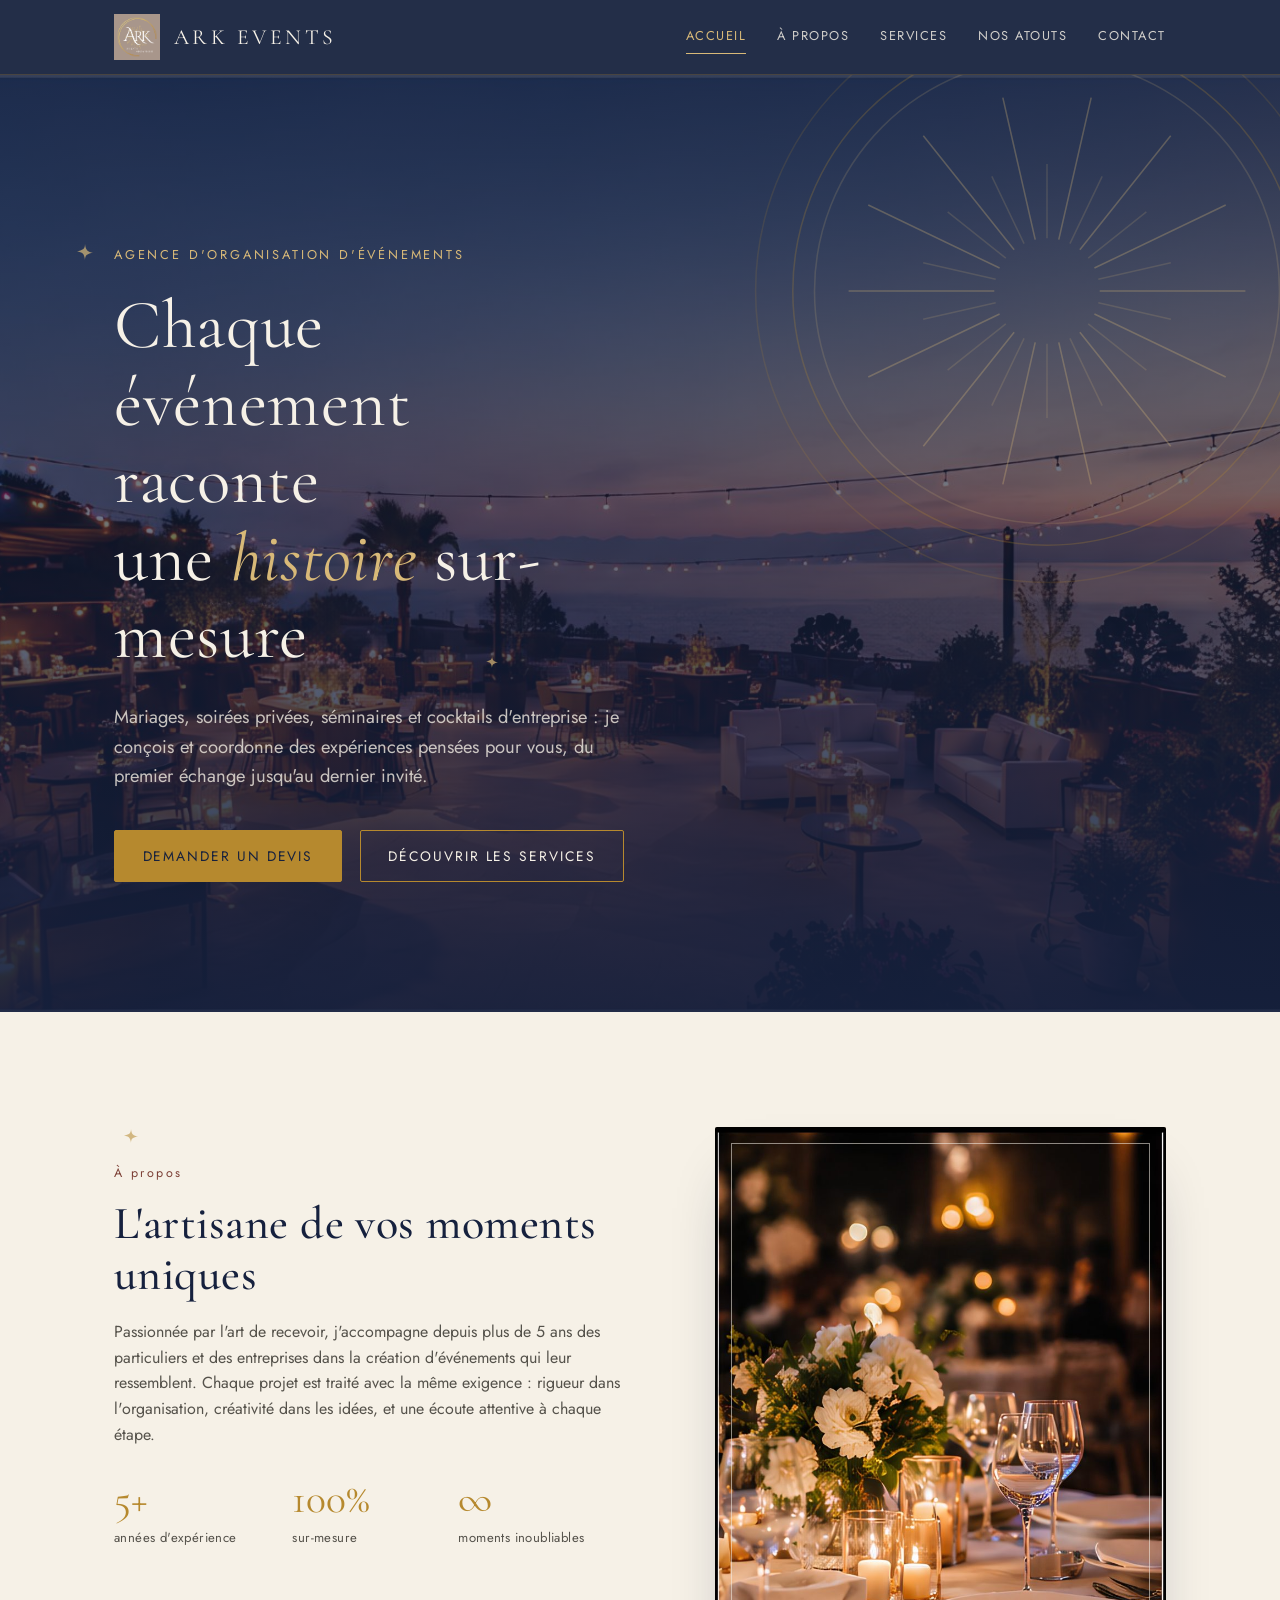
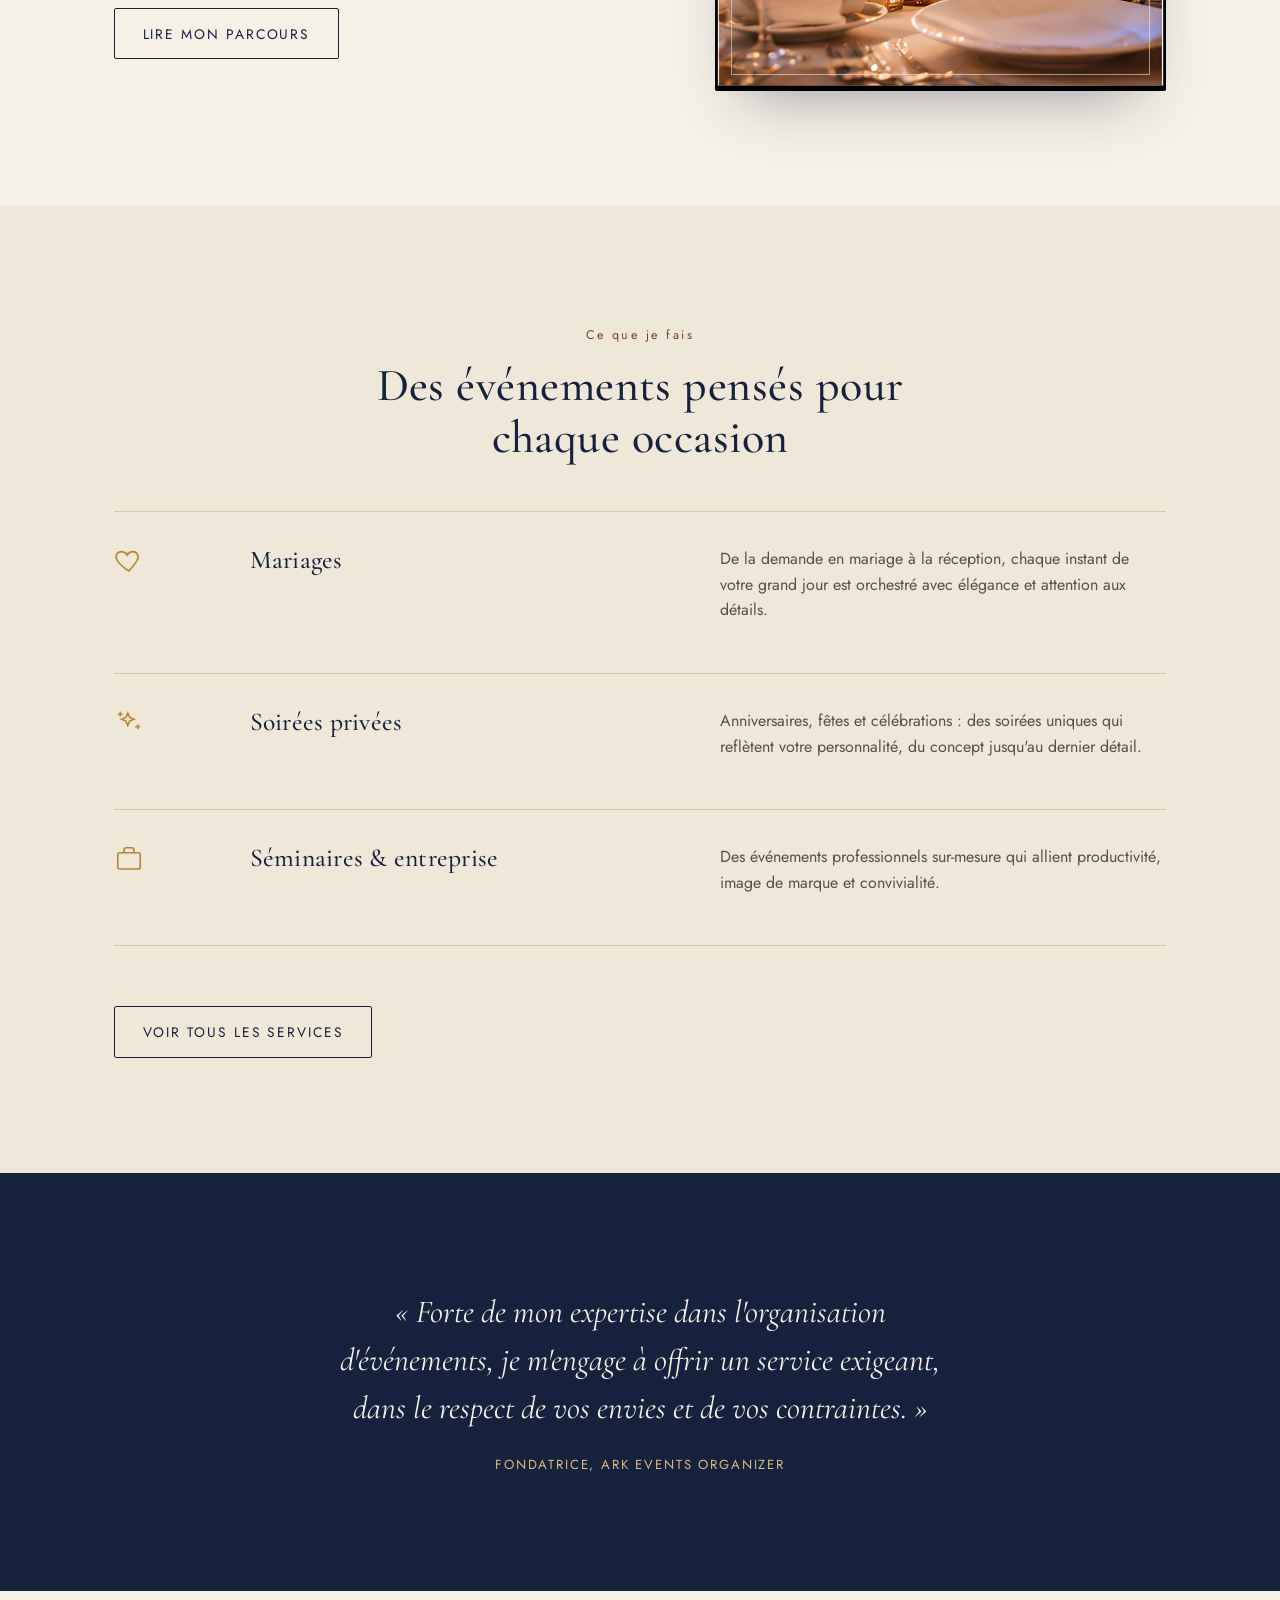
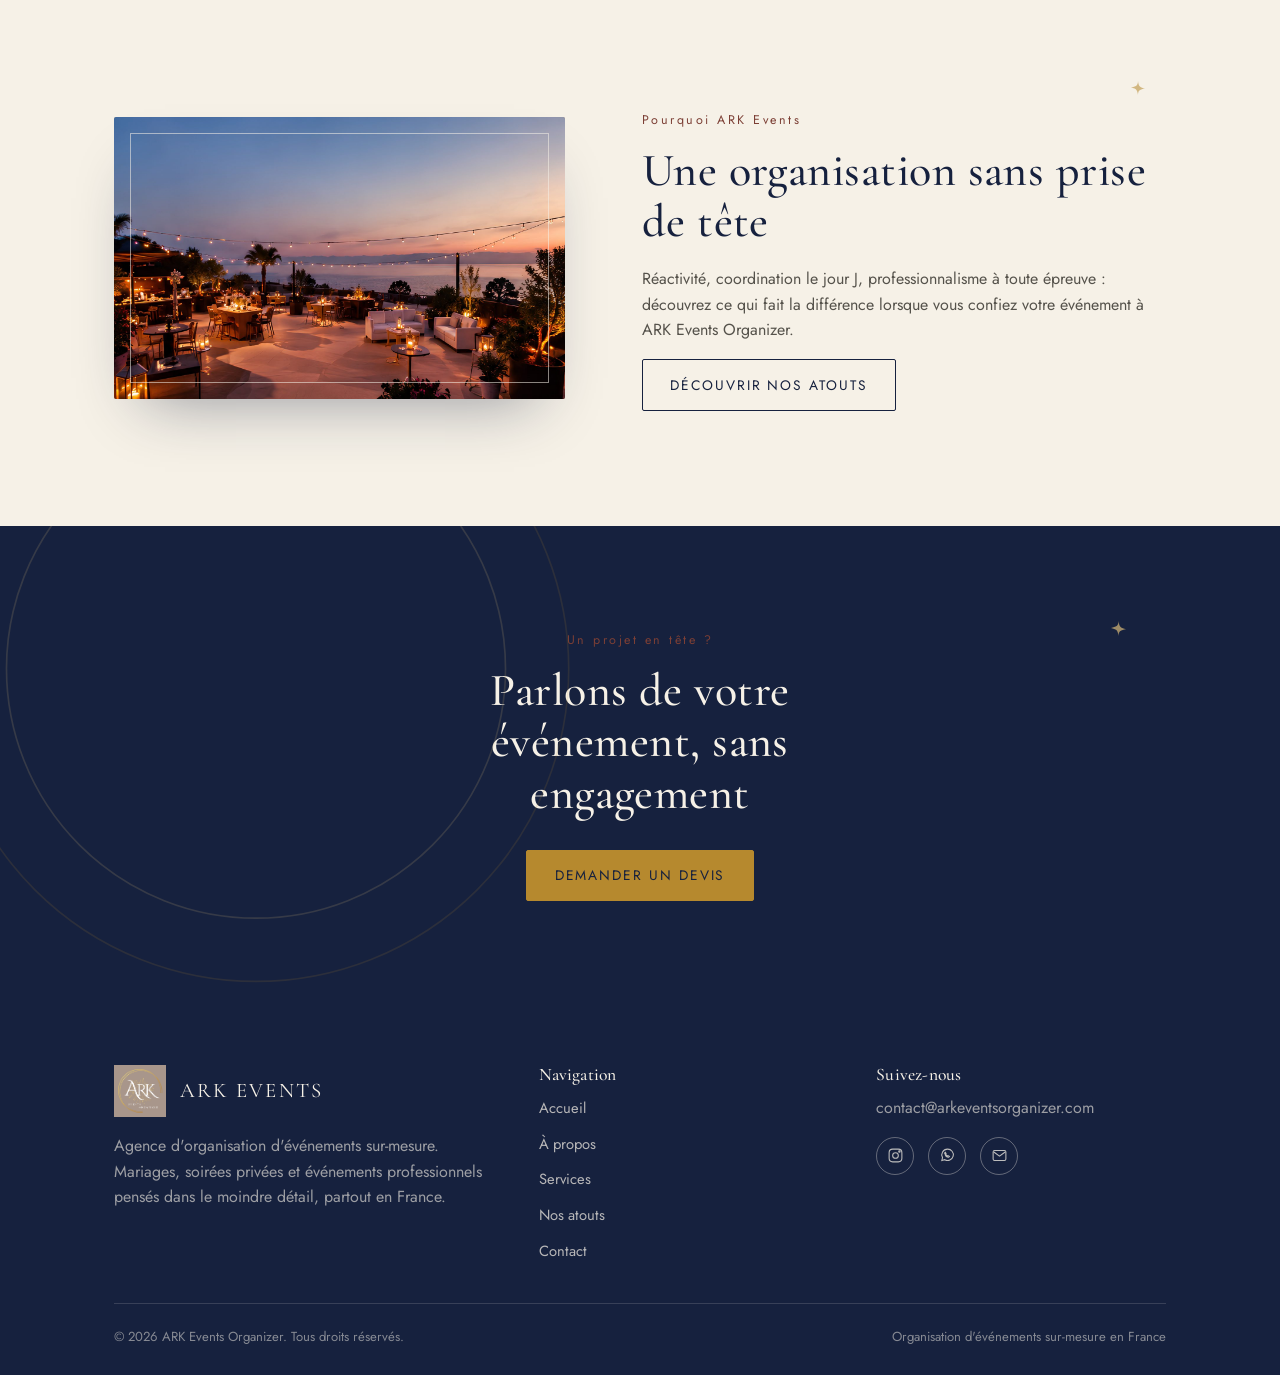
==== index.html @ 62fae34b "Add files via upload" ====
<!DOCTYPE html>
<html lang="fr">
<head>
<meta charset="UTF-8">
<meta name="viewport" content="width=device-width, initial-scale=1.0">
<title>ARK Events Organizer — L'art de recevoir, sur-mesure</title>
<meta name="description" content="ARK Events Organizer conçoit et orchestre des mariages, soirées privées et événements professionnels sur-mesure partout en France.">
<link rel="icon" href="assets/img/logo.png?v=20260915">
<link rel="preconnect" href="https://fonts.googleapis.com">
<link href="https://fonts.googleapis.com/css2?family=Cormorant+Garamond:ital,wght@0,400;0,500;1,400&family=Jost:wght@300;400;500&display=swap" rel="stylesheet">
<link rel="stylesheet" href="assets/style.css?v=20260915">
</head>
<body>

<header class="site-header">
  <div class="container">
    <a href="index.html" class="brand">
      <img src="assets/img/logo.png?v=20260915" alt="ARK Events Organizer">
      <span class="brand-word">ARK EVENTS</span>
    </a>
    <nav class="nav" aria-label="Navigation principale">
      <a href="index.html" aria-current="page">Accueil</a>
      <a href="a-propos.html">À propos</a>
      <a href="services.html">Services</a>
      <a href="nos-atouts.html">Nos atouts</a>
      <a href="contact.html">Contact</a>
    </nav>
    <button class="nav-toggle" aria-label="Ouvrir le menu" aria-expanded="false">
      <span></span><span></span><span></span>
    </button>
  </div>
</header>

<main>

  <section class="hero has-photo">
    <span class="spark" style="top:18%; left:6%; width:16px; height:16px; animation-delay:.2s;" aria-hidden="true"><svg viewBox="0 0 24 24" fill="currentColor"><path d="M12 0c.6 4.8 1.6 7.8 3.4 9.6C17.2 11.4 20.2 12.4 24 13c-3.8.6-6.8 1.6-9.6 3.4C12.6 18.2 12 20.8 12 24c-.6-4.8-1.6-7.8-3.4-9.6C6.8 12.6 3.8 12 0 11c3.8-.6 6.8-1.6 9.6-3.4C11.4 5.8 12 3.2 12 0Z"/></svg></span>
    <span class="spark" style="top:62%; left:38%; width:12px; height:12px; animation-delay:1.4s;" aria-hidden="true"><svg viewBox="0 0 24 24" fill="currentColor"><path d="M12 0c.6 4.8 1.6 7.8 3.4 9.6C17.2 11.4 20.2 12.4 24 13c-3.8.6-6.8 1.6-9.6 3.4C12.6 18.2 12 20.8 12 24c-.6-4.8-1.6-7.8-3.4-9.6C6.8 12.6 3.8 12 0 11c3.8-.6 6.8-1.6 9.6-3.4C11.4 5.8 12 3.2 12 0Z"/></svg></span>
    <div class="arkmark spin" aria-hidden="true"><svg viewBox="0 0 400 400" xmlns="http://www.w3.org/2000/svg">
      <circle cx="200" cy="200" r="188" stroke="#B6892E" stroke-width="1" opacity="0.28" fill="none"/>
      <circle cx="200" cy="200" r="164" stroke="#B6892E" stroke-width="1" opacity="0.45" fill="none"/>
      <circle cx="200" cy="200" r="150" stroke="#D8B978" stroke-width="1" opacity="0.3" fill="none"/>
      <line x1="234.0" y1="200.0" x2="328.0" y2="200.0" stroke="#D8B978" stroke-width="1" opacity="0.55"/><line x1="233.1" y1="207.6" x2="279.9" y2="218.2" stroke="#D8B978" stroke-width="1" opacity="0.3"/><line x1="230.6" y1="214.8" x2="315.3" y2="255.5" stroke="#D8B978" stroke-width="1" opacity="0.55"/><line x1="226.6" y1="221.2" x2="264.1" y2="251.1" stroke="#D8B978" stroke-width="1" opacity="0.3"/><line x1="221.2" y1="226.6" x2="279.8" y2="300.1" stroke="#D8B978" stroke-width="1" opacity="0.55"/><line x1="214.8" y1="230.6" x2="235.6" y2="273.9" stroke="#D8B978" stroke-width="1" opacity="0.3"/><line x1="207.6" y1="233.1" x2="228.5" y2="324.8" stroke="#D8B978" stroke-width="1" opacity="0.55"/><line x1="200.0" y1="234.0" x2="200.0" y2="282.0" stroke="#D8B978" stroke-width="1" opacity="0.3"/><line x1="192.4" y1="233.1" x2="171.5" y2="324.8" stroke="#D8B978" stroke-width="1" opacity="0.55"/><line x1="185.2" y1="230.6" x2="164.4" y2="273.9" stroke="#D8B978" stroke-width="1" opacity="0.3"/><line x1="178.8" y1="226.6" x2="120.2" y2="300.1" stroke="#D8B978" stroke-width="1" opacity="0.55"/><line x1="173.4" y1="221.2" x2="135.9" y2="251.1" stroke="#D8B978" stroke-width="1" opacity="0.3"/><line x1="169.4" y1="214.8" x2="84.7" y2="255.5" stroke="#D8B978" stroke-width="1" opacity="0.55"/><line x1="166.9" y1="207.6" x2="120.1" y2="218.2" stroke="#D8B978" stroke-width="1" opacity="0.3"/><line x1="166.0" y1="200.0" x2="72.0" y2="200.0" stroke="#D8B978" stroke-width="1" opacity="0.55"/><line x1="166.9" y1="192.4" x2="120.1" y2="181.8" stroke="#D8B978" stroke-width="1" opacity="0.3"/><line x1="169.4" y1="185.2" x2="84.7" y2="144.5" stroke="#D8B978" stroke-width="1" opacity="0.55"/><line x1="173.4" y1="178.8" x2="135.9" y2="148.9" stroke="#D8B978" stroke-width="1" opacity="0.3"/><line x1="178.8" y1="173.4" x2="120.2" y2="99.9" stroke="#D8B978" stroke-width="1" opacity="0.55"/><line x1="185.2" y1="169.4" x2="164.4" y2="126.1" stroke="#D8B978" stroke-width="1" opacity="0.3"/><line x1="192.4" y1="166.9" x2="171.5" y2="75.2" stroke="#D8B978" stroke-width="1" opacity="0.55"/><line x1="200.0" y1="166.0" x2="200.0" y2="118.0" stroke="#D8B978" stroke-width="1" opacity="0.3"/><line x1="207.6" y1="166.9" x2="228.5" y2="75.2" stroke="#D8B978" stroke-width="1" opacity="0.55"/><line x1="214.8" y1="169.4" x2="235.6" y2="126.1" stroke="#D8B978" stroke-width="1" opacity="0.3"/><line x1="221.2" y1="173.4" x2="279.8" y2="99.9" stroke="#D8B978" stroke-width="1" opacity="0.55"/><line x1="226.6" y1="178.8" x2="264.1" y2="148.9" stroke="#D8B978" stroke-width="1" opacity="0.3"/><line x1="230.6" y1="185.2" x2="315.3" y2="144.5" stroke="#D8B978" stroke-width="1" opacity="0.55"/><line x1="233.1" y1="192.4" x2="279.9" y2="181.8" stroke="#D8B978" stroke-width="1" opacity="0.3"/>
    </svg></div>
    <div class="container">
      <span class="hero-eyebrow">Agence d'organisation d'événements</span>
      <h1>Chaque événement raconte<br>une <em>histoire</em> sur-mesure</h1>
      <p class="hero-lede">Mariages, soirées privées, séminaires et cocktails d'entreprise : je conçois et coordonne des expériences pensées pour vous, du premier échange jusqu'au dernier invité.</p>
      <div class="hero-actions">
        <a href="contact.html" class="btn btn-solid">Demander un devis</a>
        <a href="services.html" class="btn btn-outline">Découvrir les services</a>
      </div>
    </div>
  </section>

  <section class="band-ivory">
    <div class="container split">
      <div class="reveal" style="position:relative;">
        <span class="spark" style="top:-6%; left:2%; width:14px; height:14px; animation-delay:.6s;" aria-hidden="true"><svg viewBox="0 0 24 24" fill="currentColor"><path d="M12 0c.6 4.8 1.6 7.8 3.4 9.6C17.2 11.4 20.2 12.4 24 13c-3.8.6-6.8 1.6-9.6 3.4C12.6 18.2 12 20.8 12 24c-.6-4.8-1.6-7.8-3.4-9.6C6.8 12.6 3.8 12 0 11c3.8-.6 6.8-1.6 9.6-3.4C11.4 5.8 12 3.2 12 0Z"/></svg></span>
        <span class="kicker">À propos</span>
        <h2>L'artisane de vos moments uniques</h2>
        <p>Passionnée par l'art de recevoir, j'accompagne depuis plus de 5 ans des particuliers et des entreprises dans la création d'événements qui leur ressemblent. Chaque projet est traité avec la même exigence : rigueur dans l'organisation, créativité dans les idées, et une écoute attentive à chaque étape.</p>
        <div class="stat-row">
          <div class="stat"><div class="num">5+</div><div class="label">années d'expérience</div></div>
          <div class="stat"><div class="num">100%</div><div class="label">sur-mesure</div></div>
          <div class="stat"><div class="num">∞</div><div class="label">moments inoubliables</div></div>
        </div>
        <a href="a-propos.html" class="btn btn-outline on-light mt-lg">Lire mon parcours</a>
      </div>
      <div class="split-media reveal">
        <div class="panel">
          <img src="assets/img/wedding-table.jpg?v=20260915" alt="Table dressée avec bougies et fleurs blanches pour un mariage" loading="lazy">
        </div>
      </div>
    </div>
  </section>

  <section class="band-dim">
    <div class="container">
      <div class="section-head center reveal">
        <span class="kicker">Ce que je fais</span>
        <h2>Des événements pensés pour chaque occasion</h2>
      </div>
      <div class="service-list reveal">
        <div class="service-row">
          <div class="service-index">
            <svg width="30" height="30" viewBox="0 0 24 24" fill="none" stroke="#B6892E" stroke-width="1.3"><path d="M12 20s-7-4.35-9.5-8.5C.6 8.1 2.4 4.5 6 4.5c2.1 0 3.6 1.2 4.5 2.7C11.4 5.7 12.9 4.5 15 4.5c3.6 0 5.4 3.6 3.5 7C16 15.65 12 20 12 20Z"/></svg>
          </div>
          <h3>Mariages</h3>
          <p>De la demande en mariage à la réception, chaque instant de votre grand jour est orchestré avec élégance et attention aux détails.</p>
        </div>
        <div class="service-row">
          <div class="service-index">
            <svg width="30" height="30" viewBox="0 0 24 24" fill="none" stroke="#B6892E" stroke-width="1.3"><path d="M5 3v4M3 5h4M19 13v4M17 15h4M11 4l1.5 3.5L16 9l-3.5 1.5L11 14l-1.5-3.5L6 9l3.5-1.5L11 4Z"/></svg>
          </div>
          <h3>Soirées privées</h3>
          <p>Anniversaires, fêtes et célébrations : des soirées uniques qui reflètent votre personnalité, du concept jusqu'au dernier détail.</p>
        </div>
        <div class="service-row">
          <div class="service-index">
            <svg width="30" height="30" viewBox="0 0 24 24" fill="none" stroke="#B6892E" stroke-width="1.3"><rect x="3" y="7" width="18" height="13" rx="1.5"/><path d="M8 7V5a2 2 0 0 1 2-2h4a2 2 0 0 1 2 2v2"/></svg>
          </div>
          <h3>Séminaires &amp; entreprise</h3>
          <p>Des événements professionnels sur-mesure qui allient productivité, image de marque et convivialité.</p>
        </div>
      </div>
      <a href="services.html" class="btn btn-outline on-light mt-lg">Voir tous les services</a>
    </div>
  </section>

  <section class="band-ink quote-band">
    <div class="container reveal">
      <blockquote>« Forte de mon expertise dans l'organisation d'événements, je m'engage à offrir un service exigeant, dans le respect de vos envies et de vos contraintes. »</blockquote>
      <cite>Fondatrice, ARK Events Organizer</cite>
    </div>
  </section>

  <section class="band-ivory">
    <div class="container split reverse">
      <div class="split-media reveal">
        <div class="panel short">
          <img src="assets/img/terrace-sunset.jpg?v=20260915" alt="Terrasse au coucher du soleil aménagée pour une réception" loading="lazy">
        </div>
      </div>
      <div class="reveal" style="position:relative;">
        <span class="spark" style="top:-8%; right:4%; width:14px; height:14px; animation-delay:1s;" aria-hidden="true"><svg viewBox="0 0 24 24" fill="currentColor"><path d="M12 0c.6 4.8 1.6 7.8 3.4 9.6C17.2 11.4 20.2 12.4 24 13c-3.8.6-6.8 1.6-9.6 3.4C12.6 18.2 12 20.8 12 24c-.6-4.8-1.6-7.8-3.4-9.6C6.8 12.6 3.8 12 0 11c3.8-.6 6.8-1.6 9.6-3.4C11.4 5.8 12 3.2 12 0Z"/></svg></span>
        <span class="kicker">Pourquoi ARK Events</span>
        <h2>Une organisation sans prise de tête</h2>
        <p>Réactivité, coordination le jour J, professionnalisme à toute épreuve : découvrez ce qui fait la différence lorsque vous confiez votre événement à ARK Events Organizer.</p>
        <a href="nos-atouts.html" class="btn btn-outline on-light">Découvrir nos atouts</a>
      </div>
    </div>
  </section>

  <section class="cta-band">
    <span class="spark" style="top:20%; right:12%; width:15px; height:15px; animation-delay:.5s;" aria-hidden="true"><svg viewBox="0 0 24 24" fill="currentColor"><path d="M12 0c.6 4.8 1.6 7.8 3.4 9.6C17.2 11.4 20.2 12.4 24 13c-3.8.6-6.8 1.6-9.6 3.4C12.6 18.2 12 20.8 12 24c-.6-4.8-1.6-7.8-3.4-9.6C6.8 12.6 3.8 12 0 11c3.8-.6 6.8-1.6 9.6-3.4C11.4 5.8 12 3.2 12 0Z"/></svg></span>
    <div class="arkmark" aria-hidden="true" style="top:-40%;left:-10%;width:60%;height:140%;"><svg viewBox="0 0 400 400" xmlns="http://www.w3.org/2000/svg">
      <circle cx="200" cy="200" r="188" stroke="#B6892E" stroke-width="1" opacity="0.25" fill="none"/>
      <circle cx="200" cy="200" r="150" stroke="#D8B978" stroke-width="1" opacity="0.3" fill="none"/>
    </svg></div>
    <div class="container reveal">
      <span class="kicker">Un projet en tête ?</span>
      <h2>Parlons de votre événement, sans engagement</h2>
      <div class="btn-row">
        <a href="contact.html" class="btn btn-solid">Demander un devis</a>
      </div>
    </div>
  </section>

</main>

<footer class="site-footer">
  <div class="container">
    <div class="footer-grid">
      <div>
        <div class="footer-brand">
          <img src="assets/img/logo.png?v=20260915" alt="ARK Events Organizer">
          <span>ARK EVENTS</span>
        </div>
        <p>Agence d'organisation d'événements sur-mesure. Mariages, soirées privées et événements professionnels pensés dans le moindre détail, partout en France.</p>
      </div>
      <div>
        <h4>Navigation</h4>
        <ul class="footer-links">
          <li><a href="index.html">Accueil</a></li>
          <li><a href="a-propos.html">À propos</a></li>
          <li><a href="services.html">Services</a></li>
          <li><a href="nos-atouts.html">Nos atouts</a></li>
          <li><a href="contact.html">Contact</a></li>
        </ul>
      </div>
      <div>
        <h4>Suivez-nous</h4>
        <p>contact@arkeventsorganizer.com</p>
        <div class="social-row">
          <a href="https://www.instagram.com/arkeventsorganizer?stkn=bW0ybzRhdjY0amNh" aria-label="Instagram" target="_blank" rel="noopener"><svg width="17" height="17" viewBox="0 0 24 24" fill="none" stroke="currentColor" stroke-width="1.5"><rect x="3" y="3" width="18" height="18" rx="5"/><circle cx="12" cy="12" r="4"/><circle cx="17.5" cy="6.5" r="1"/></svg></a>
          <a href="https://wa.me/33678030066?text=Bonjour%20ARK%20Events%20Organizer%2C%20je%20souhaite%20avoir%20plus%20d%27informations%20sur%20vos%20services." aria-label="WhatsApp" target="_blank" rel="noopener"><svg width="17" height="17" viewBox="0 0 24 24" fill="none" stroke="currentColor" stroke-width="1.5"><path d="M12 3a8 8 0 0 0-7 12l-1 4 4.2-1.1A8 8 0 1 0 12 3Z"/><path d="M8.5 9.3c.3 2.7 2.5 4.9 5.2 5.2l1-1.3-2-1-.6.6a5 5 0 0 1-2.6-2.6l.6-.6-1-2-1.3 1Z"/></svg></a>
          <a href="mailto:contact@arkeventsorganizer.com?subject=Demande%20d%27informations%20%E2%80%93%20ARK%20Events%20Organizer&body=Bonjour%2C%0A%0AJe%20souhaite%20avoir%20plus%20d%27informations%20sur%20vos%20services.%0A%0A" aria-label="E-mail"><svg width="17" height="17" viewBox="0 0 24 24" fill="none" stroke="currentColor" stroke-width="1.5"><rect x="3" y="5" width="18" height="14" rx="2"/><path d="m4 7 8 6 8-6"/></svg></a>
        </div>
      </div>
    </div>
    <div class="footer-bottom">
      <span>© 2026 ARK Events Organizer. Tous droits réservés.</span>
      <span>Organisation d'événements sur-mesure en France</span>
    </div>
  </div>
</footer>

<script src="script.js?v=20260915"></script>
</body>
</html>
---- assets/style.css ----
/* =========================================================
   ARK EVENTS ORGANIZER — feuille de style principale
   Palette : encre marine, or antique, ivoire, taupe, bois de rose
   Typo : Cormorant Garamond (display) + Jost (texte / UI)
   ========================================================= */

:root{
  --ink:        #16213E;
  --ink-soft:   #232F51;
  --gold:       #B6892E;
  --gold-soft:  #D8B978;
  --ivory:      #F6F1E7;
  --ivory-dim:  #EFE7D8;
  --taupe:      #A9927F;
  --rosewood:   #7C3F35;
  --text:       #23262B;
  --text-dim:   #55524B;
  --line:       rgba(182,137,46,0.35);

  --serif: "Cormorant Garamond", "Times New Roman", serif;
  --sans:  "Jost", "Segoe UI", sans-serif;

  --max: 1180px;
  --pad: clamp(24px, 5vw, 72px);
  --radius: 2px;
}

*,*::before,*::after{ box-sizing: border-box; }
html{ scroll-behavior: smooth; }
html,body{ margin:0; padding:0; }

body{
  font-family: var(--sans);
  color: var(--text);
  background: var(--ivory);
  line-height: 1.6;
  -webkit-font-smoothing: antialiased;
}

img{ max-width:100%; display:block; }
a{ color: inherit; text-decoration: none; }

h1,h2,h3,h4{
  font-family: var(--serif);
  font-weight: 500;
  color: var(--ink);
  line-height: 1.12;
  margin: 0 0 0.4em;
  letter-spacing: 0.01em;
}
h1{ font-size: clamp(2.6rem, 5.4vw, 4.6rem); font-weight: 400; }
h2{ font-size: clamp(2rem, 3.6vw, 3rem); }
h3{ font-size: clamp(1.35rem, 2vw, 1.7rem); }

p{ margin: 0 0 1em; color: var(--text-dim); max-width: 62ch; }

.container{
  max-width: var(--max);
  margin-inline: auto;
  padding-inline: var(--pad);
}

:focus-visible{
  outline: 2px solid var(--gold);
  outline-offset: 3px;
}

@media (prefers-reduced-motion: reduce){
  *{ animation-duration: 0.001ms !important; transition-duration: 0.001ms !important; scroll-behavior: auto !important; }
}

/* ---------- boutons ---------- */
.btn{
  display: inline-flex;
  align-items: center;
  gap: 0.6em;
  font-family: var(--sans);
  font-size: 0.86rem;
  letter-spacing: 0.14em;
  text-transform: uppercase;
  padding: 1em 2em;
  border: 1px solid var(--gold);
  border-radius: var(--radius);
  cursor: pointer;
  transition: background 0.35s ease, color 0.35s ease, border-color .35s ease;
  white-space: nowrap;
}
.btn-solid{ background: var(--gold); color: var(--ink); }
.btn-solid:hover{ background: var(--gold-soft); border-color: var(--gold-soft); }
.btn-outline{ background: transparent; color: var(--ivory); }
.btn-outline:hover{ background: rgba(246,241,231,0.1); }
.btn-outline.on-light{ color: var(--ink); border-color: var(--ink); }
.btn-outline.on-light:hover{ background: rgba(22,33,62,0.06); }

/* ---------- motif de marque : arcs + éclat ---------- */
.arkmark{ position:absolute; pointer-events:none; z-index:0; opacity:0.55; }
.arkmark svg{ width:100%; height:100%; }

/* ---------- en-tête ---------- */
.site-header{
  position: sticky; top:0; z-index: 50;
  background: rgba(22,33,62,0.94);
  backdrop-filter: blur(6px);
  border-bottom: 1px solid rgba(182,137,46,0.25);
}
.site-header .container{
  display:flex; align-items:center; justify-content:space-between;
  padding-block: 14px;
}
.brand{ display:flex; align-items:center; gap:14px; }
.brand img{ height: 46px; width:auto; }
.brand-word{ font-family: var(--serif); color: var(--ivory); font-size: 1.35rem; letter-spacing: 0.16em; }

.nav{ display:flex; align-items:center; gap: clamp(18px, 2.4vw, 40px); }
.nav a{
  font-size: 0.8rem; letter-spacing: 0.12em; text-transform: uppercase;
  color: rgba(246,241,231,0.82);
  padding-block: 6px;
  border-bottom: 1px solid transparent;
  transition: color .3s ease, border-color .3s ease;
}
.nav a:hover, .nav a[aria-current="page"]{ color: var(--gold-soft); border-color: var(--gold-soft); }

.nav-toggle{
  display:none; background:none; border:none; cursor:pointer; padding: 6px;
  flex-direction:column; gap:5px;
}
.nav-toggle span{ width:24px; height:1px; background: var(--ivory); display:block; }

@media (max-width: 860px){
  .nav-toggle{ display:flex; }
  .nav{
    position:absolute; top:100%; left:0; right:0;
    background: var(--ink);
    flex-direction:column; align-items:flex-start;
    padding: 10px var(--pad) 28px;
    gap: 4px;
    max-height:0; overflow:hidden;
    transition: max-height .4s ease;
    border-bottom: 1px solid rgba(182,137,46,0.25);
  }
  .nav.open{ max-height: 420px; }
  .nav a{ padding-block: 10px; width:100%; }
}

/* ---------- pied de page ---------- */
.site-footer{
  background: var(--ink);
  color: rgba(246,241,231,0.75);
  padding-block: 64px 28px;
}
.footer-grid{
  display:grid;
  grid-template-columns: 1.3fr 1fr 1fr;
  gap: 48px;
  padding-bottom: 40px;
}
.footer-grid h4{ color: var(--ivory); font-size:1.1rem; margin-bottom: 0.6em; }
.footer-grid p{ color: rgba(246,241,231,0.6); }
.footer-links{ list-style:none; padding:0; margin:0; display:flex; flex-direction:column; gap:10px; }
.footer-links a{ color: rgba(246,241,231,0.72); font-size:0.92rem; transition: color .3s ease; }
.footer-links a:hover{ color: var(--gold-soft); }
.footer-brand{ display:flex; align-items:center; gap:14px; margin-bottom:16px; }
.footer-brand img{ height:52px; }
.footer-brand span{ font-family: var(--serif); font-size:1.3rem; color: var(--ivory); letter-spacing:0.1em; }
.social-row{ display:flex; gap:14px; margin-top:14px; }
.social-row a{
  width:38px; height:38px; border:1px solid rgba(246,241,231,0.35); border-radius:50%;
  display:flex; align-items:center; justify-content:center; transition: border-color .3s ease, color .3s ease;
}
.social-row a:hover{ border-color: var(--gold-soft); color: var(--gold-soft); }
.footer-bottom{
  border-top: 1px solid rgba(246,241,231,0.15);
  padding-top: 22px;
  display:flex; justify-content:space-between; flex-wrap:wrap; gap:10px;
  font-size: 0.82rem; color: rgba(246,241,231,0.5);
}
@media (max-width: 760px){
  .footer-grid{ grid-template-columns: 1fr; gap: 32px; }
}

/* ---------- hero ---------- */
.hero{
  position:relative;
  background: var(--ink);
  color: var(--ivory);
  overflow:hidden;
  padding-block: clamp(90px, 16vw, 170px) clamp(70px, 12vw, 130px);
}
.hero .container{ position:relative; z-index:2; }
.hero.has-photo{
  background:
    linear-gradient(180deg, rgba(22,33,62,0.86) 0%, rgba(22,33,62,0.6) 45%, rgba(22,33,62,0.95) 100%),
    url("img/terrace-sunset.jpg") center 42% / cover no-repeat;
}
.page-hero.has-photo{
  background:
    linear-gradient(180deg, rgba(22,33,62,0.88) 0%, rgba(22,33,62,0.68) 55%, rgba(22,33,62,0.96) 100%),
    var(--photo) center / cover no-repeat;
}
.hero-eyebrow{
  font-size: 0.8rem; letter-spacing: 0.22em; text-transform: uppercase;
  color: var(--gold-soft); margin-bottom: 22px; display:block;
}
.hero h1{ color: var(--ivory); max-width: 15ch; }
.hero h1 em{ font-style: italic; color: var(--gold-soft); }
.hero-lede{ color: rgba(246,241,231,0.78); font-size: 1.15rem; max-width: 46ch; margin-top: 18px; }
.hero-actions{ display:flex; gap:18px; margin-top: 40px; flex-wrap:wrap; }
.hero .arkmark{ top: -10%; right: -6%; width: min(58vw, 620px); height: min(58vw, 620px); }

/* ---------- bandes / sections ---------- */
section{ padding-block: clamp(64px, 9vw, 120px); }
.band-ivory{ background: var(--ivory); }
.band-dim{ background: var(--ivory-dim); }
.band-ink{ background: var(--ink); color: var(--ivory); }
.band-ink h2, .band-ink h3{ color: var(--ivory); }
.band-ink p{ color: rgba(246,241,231,0.72); }

.kicker{
  font-size: 0.78rem; letter-spacing: 0.2em; color: var(--rosewood);
  display:inline-block; margin-bottom: 14px;
}
.band-ink .kicker{ color: var(--gold-soft); }

.section-head{ max-width: 62ch; margin-bottom: 48px; }
.section-head.center{ margin-inline:auto; text-align:center; }

.rule{
  width: 64px; height:1px; background: var(--gold);
  margin: 22px 0;
}
.rule.center{ margin-inline:auto; }

/* ---------- grille split (asymétrique) ---------- */
.split{
  display:grid;
  grid-template-columns: 1fr 0.86fr;
  gap: clamp(32px, 6vw, 80px);
  align-items:center;
}
.split.reverse{ grid-template-columns: 0.86fr 1fr; }
.split.reverse .split-media{ order:-1; }
@media (max-width: 860px){
  .split, .split.reverse{ grid-template-columns: 1fr; }
  .split.reverse .split-media{ order:0; }
}

.stat-row{ display:flex; gap: clamp(20px, 5vw, 56px); flex-wrap:wrap; margin-top: 32px; }
.stat{ min-width: 110px; }
.stat .num{ font-family: var(--serif); font-size: 2.6rem; color: var(--gold); line-height:1; }
.stat .label{ font-size: 0.82rem; color: var(--text-dim); margin-top:6px; letter-spacing:0.03em; }
.band-ink .stat .label{ color: rgba(246,241,231,0.65); }

/* ---------- media / panneau photo ---------- */
.panel{
  position:relative;
  aspect-ratio: 4/5;
  border-radius: var(--radius);
  background: linear-gradient(155deg, #C7B29B 0%, #A9927F 46%, #8B7360 100%);
  overflow:hidden;
  display:flex; align-items:center; justify-content:center;
  box-shadow: 0 30px 60px -30px rgba(22,33,62,0.45);
}
.panel img{
  position:absolute; inset:0; width:100%; height:100%; object-fit:cover;
  transition: transform 0.8s ease;
}
.panel:hover img{ transform: scale(1.04); }
.panel .arkmark{ width:78%; height:78%; opacity:0.85; }
.panel::after{
  content:"";
  position:absolute; inset: 16px;
  border: 1px solid rgba(246,241,231,0.55);
  pointer-events:none;
  z-index:2;
}
.panel.short{ aspect-ratio: 16/10; }

/* ---------- listes de services ---------- */
.service-list{ display:flex; flex-direction:column; }
.service-row{
  display:grid;
  grid-template-columns: 0.5fr 2fr 2fr;
  gap: 24px;
  align-items:start;
  padding-block: 34px;
  border-top: 1px solid var(--line);
}
.service-list .service-row:last-child{ border-bottom: 1px solid var(--line); }
.service-index{ font-family: var(--serif); font-size: 1.6rem; color: var(--gold); }
.service-row h3{ margin-bottom: 0.3em; }
.service-includes{ list-style:none; margin:0; padding:0; display:flex; flex-direction:column; gap:8px; }
.service-includes li{ font-size:0.92rem; color: var(--text-dim); padding-left: 1.2em; position:relative; }
.service-includes li::before{ content:"—"; position:absolute; left:0; color: var(--gold); }
@media (max-width: 760px){
  .service-row{ grid-template-columns: 1fr; gap: 10px; }
}

/* ---------- étapes (processus — véritable séquence) ---------- */
.steps{ display:grid; grid-template-columns: repeat(4,1fr); gap: 30px; margin-top: 20px; }
.step{ position:relative; padding-top: 26px; border-top: 1px solid var(--line); }
.step .step-no{ font-family: var(--serif); font-size:1.3rem; color: var(--gold); display:block; margin-bottom:10px; }
@media (max-width: 900px){ .steps{ grid-template-columns: 1fr 1fr; } }
@media (max-width: 560px){ .steps{ grid-template-columns: 1fr; } }

/* ---------- cartes atouts (grille irrégulière assumée) ---------- */
.atout-grid{
  display:grid;
  grid-template-columns: repeat(3, 1fr);
  gap: 1px;
  background: var(--line);
  border: 1px solid var(--line);
}
.atout{
  background: var(--ivory);
  padding: 40px 34px;
}
.atout .icon{ margin-bottom: 18px; }
.atout h3{ font-size: 1.15rem; margin-bottom: 0.4em; }
.atout p{ font-size: 0.95rem; margin:0; }
@media (max-width: 860px){ .atout-grid{ grid-template-columns: 1fr 1fr; } }
@media (max-width: 560px){ .atout-grid{ grid-template-columns: 1fr; } }

/* ---------- témoignage ---------- */
.quote-band{
  text-align:center;
  position:relative;
}
.quote-band blockquote{
  font-family: var(--serif);
  font-size: clamp(1.4rem, 2.6vw, 2rem);
  font-style: italic;
  color: var(--ivory);
  max-width: 46ch;
  margin: 0 auto;
  line-height:1.5;
}
.quote-band cite{ display:block; margin-top:22px; font-style:normal; font-size:0.82rem; letter-spacing:0.14em; text-transform:uppercase; color: var(--gold-soft); }

/* ---------- FAQ ---------- */
.faq{ max-width: 800px; }
.faq-item{ border-top: 1px solid var(--line); }
.faq-item:last-child{ border-bottom: 1px solid var(--line); }
.faq-item summary{
  cursor:pointer; list-style:none;
  display:flex; align-items:center; justify-content:space-between;
  padding-block: 22px; font-family: var(--serif); font-size:1.15rem; color: var(--ink);
}
.faq-item summary::-webkit-details-marker{ display:none; }
.faq-item summary .plus{ color: var(--gold); font-size:1.3rem; transition: transform .3s ease; }
.faq-item[open] summary .plus{ transform: rotate(45deg); }
.faq-item p{ padding-bottom: 22px; margin:0; }

/* ---------- CTA bande finale ---------- */
.cta-band{
  background: var(--ink);
  color: var(--ivory);
  text-align:center;
  padding-block: clamp(60px, 10vw, 100px);
  position:relative;
  overflow:hidden;
}
.cta-band h2{ color: var(--ivory); max-width: 20ch; margin-inline:auto; }
.cta-band .btn-row{ display:flex; gap:18px; justify-content:center; margin-top: 30px; flex-wrap:wrap; }

/* ---------- page à propos : timeline ---------- */
.timeline{ position:relative; padding-left: 30px; border-left: 1px solid var(--line); display:flex; flex-direction:column; gap: 36px; }
.timeline-item{ position:relative; }
.timeline-item::before{
  content:""; position:absolute; left:-35px; top:6px;
  width:9px; height:9px; border-radius:50%; background: var(--gold);
}
.timeline-item .when{ font-size:0.8rem; letter-spacing:0.12em; text-transform:uppercase; color: var(--rosewood); }

/* ---------- valeurs ---------- */
.values{ display:grid; grid-template-columns: repeat(3,1fr); gap: 36px; margin-top: 20px; }
@media (max-width: 860px){ .values{ grid-template-columns: 1fr; } }

/* ---------- formulaire de contact ---------- */
.contact-wrap{
  display:grid; grid-template-columns: 0.85fr 1.15fr; gap: clamp(30px, 6vw, 70px);
}
@media (max-width: 900px){ .contact-wrap{ grid-template-columns:1fr; } }

.contact-info-item{ display:flex; gap:18px; padding-block: 20px; border-top: 1px solid rgba(246,241,231,0.18); color: inherit; transition: transform .3s ease; }
.contact-info-item:last-of-type{ border-bottom: 1px solid rgba(246,241,231,0.18); }
a.contact-info-item:hover{ transform: translateX(4px); }
a.contact-info-item:hover .ico{ background: var(--gold); color: var(--ink); }
.contact-info-item .ico{
  width:44px; height:44px; border:1px solid var(--gold); border-radius:50%;
  display:flex; align-items:center; justify-content:center; flex-shrink:0; color: var(--gold-soft);
  transition: background .3s ease, color .3s ease;
}
.contact-info-item h4{ color: var(--ivory); margin-bottom:4px; font-size:1.05rem; }
.contact-info-item p{ margin:0; color: rgba(246,241,231,0.68); font-size:0.94rem; }

form.devis{ display:grid; grid-template-columns: 1fr 1fr; gap: 22px 20px; }
form.devis .full{ grid-column: 1 / -1; }
@media (max-width: 560px){ form.devis{ grid-template-columns: 1fr; } }

.field label{
  display:block; font-size: 0.76rem; letter-spacing: 0.14em; text-transform: uppercase;
  color: var(--gold-soft); margin-bottom: 8px;
}
.field input, .field textarea, .field select{
  width:100%; background: rgba(246,241,231,0.06);
  border: 1px solid rgba(246,241,231,0.3);
  color: var(--ivory);
  padding: 13px 14px; font-family: var(--sans); font-size: 0.96rem;
  border-radius: var(--radius);
}
.field input::placeholder, .field textarea::placeholder{ color: rgba(246,241,231,0.4); }
.field input:focus, .field textarea:focus, .field select:focus{ border-color: var(--gold); }
.field textarea{ resize: vertical; min-height: 130px; }

.form-msg{ margin-top:16px; font-size:0.9rem; display:none; }
.form-msg.show{ display:block; }
.form-msg.ok{ color: #C9E4B8; }
.form-msg.err{ color: #E6A4A4; }

.field-error{ font-size:0.78rem; color:#E6A4A4; margin-top:6px; display:none; }
.field-error.show{ display:block; }

/* ---------- fil d'ariane simple ---------- */
.page-hero{
  background: var(--ink); color: var(--ivory);
  padding-block: clamp(70px, 12vw, 120px) 56px;
  position:relative; overflow:hidden;
}
.page-hero .container{ position:relative; z-index:2; }
.page-hero h1{ color: var(--ivory); max-width: 20ch; }
.page-hero .arkmark{ top:-30%; right:-10%; width: min(50vw,520px); height:min(50vw,520px); }

/* ---------- utilitaires ---------- */
.mt-lg{ margin-top: 60px; }
.reveal{ opacity:0; transform: translateY(14px); transition: opacity .7s ease, transform .7s ease; }
.reveal.in{ opacity:1; transform:none; }

/* ---------- petites étoiles animées (touche premium et légère) ---------- */
.spark{
  position:absolute;
  color: var(--gold-soft);
  opacity: 0.7;
  pointer-events: none;
  z-index: 3;
  animation: twinkle 3.2s ease-in-out infinite;
}
.spark svg{ display:block; width:100%; height:100%; }
.band-ivory .spark, .band-dim .spark{ color: var(--gold); opacity:0.55; }
@keyframes twinkle{
  0%, 100%{ transform: scale(0.55) rotate(0deg); opacity: 0.2; }
  50%{ transform: scale(1) rotate(12deg); opacity: 0.9; }
}

/* ---------- rotation lente du motif de marque (arrière-plan animé, léger) ---------- */
.arkmark.spin svg{ animation: slowspin 110s linear infinite; transform-origin: 50% 50%; }
@keyframes slowspin{ to{ transform: rotate(360deg); } }

/* ---------- légère touche 3D au survol ---------- */
.atout .icon, .service-index{
  transition: transform .4s ease;
  transform-style: preserve-3d;
  perspective: 400px;
}
.atout:hover .icon, .service-row:hover .service-index{
  transform: rotateY(14deg) rotateX(6deg) translateZ(4px);
}
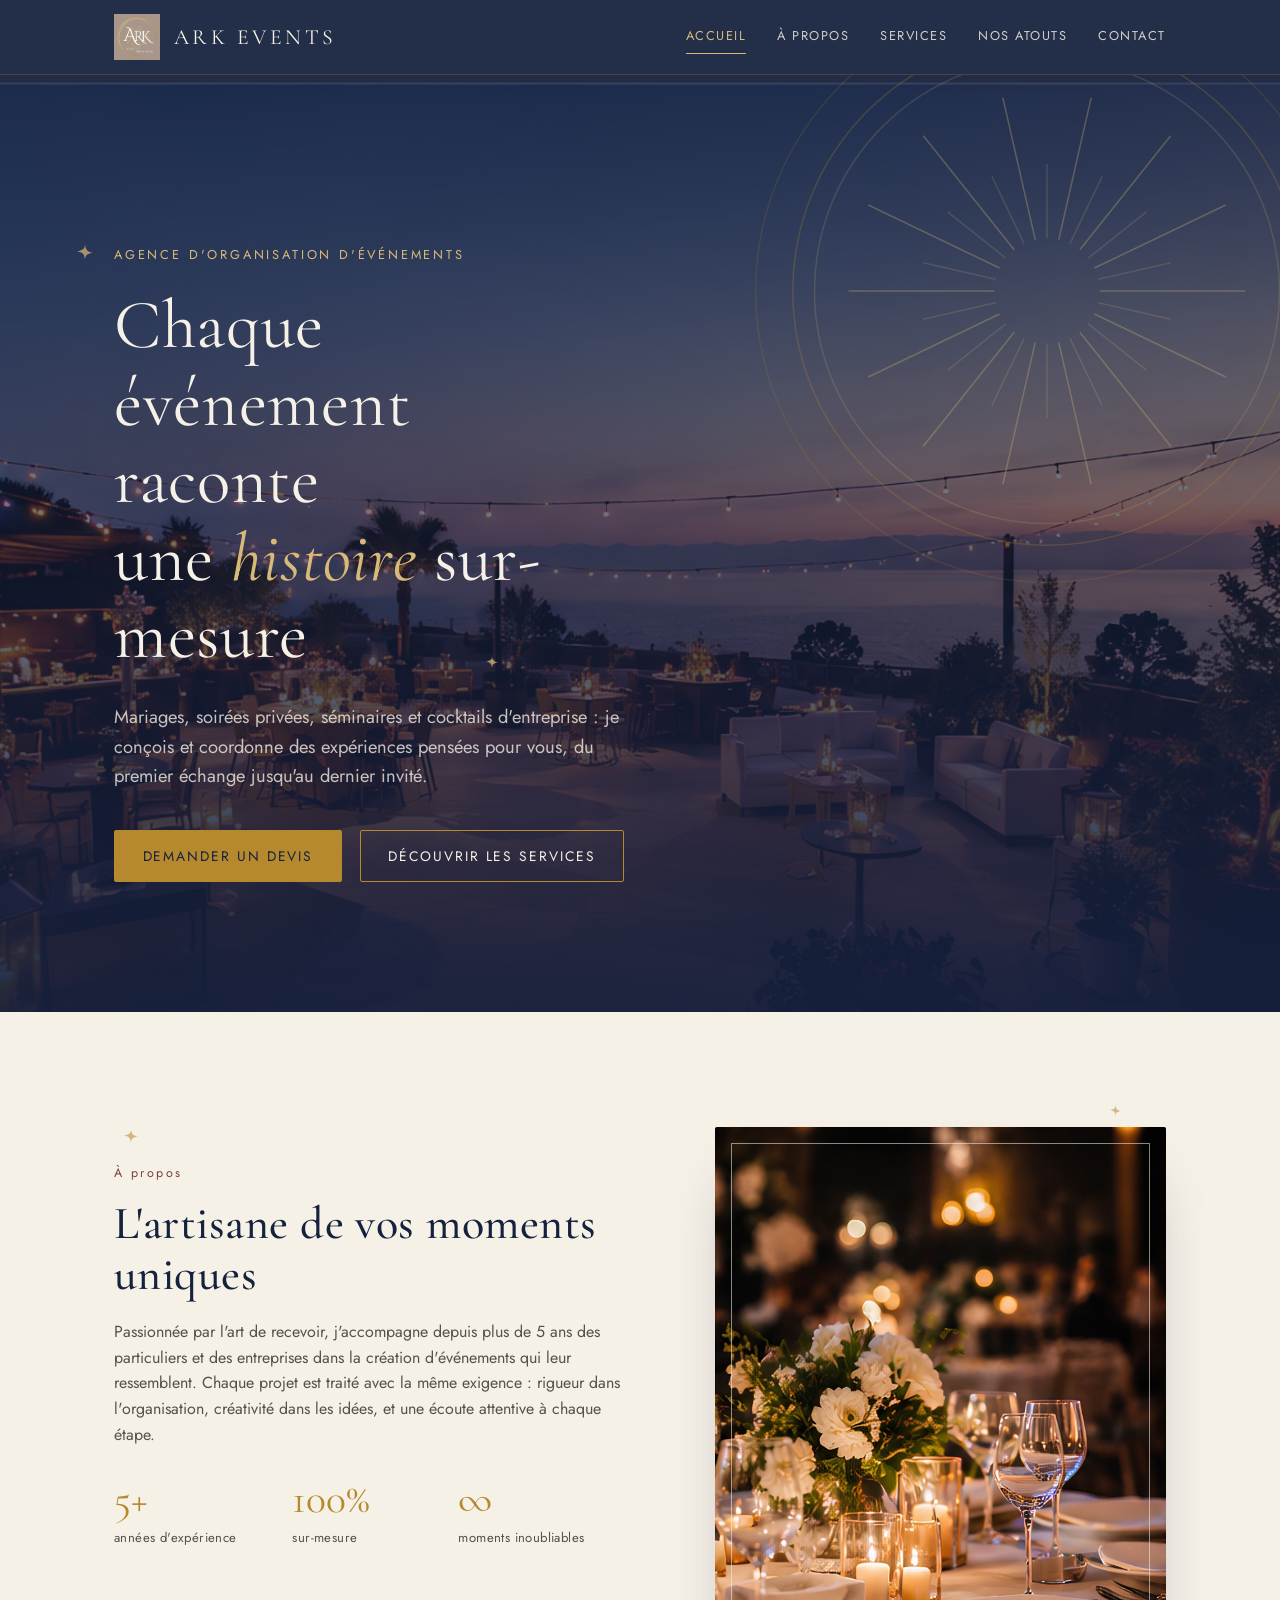
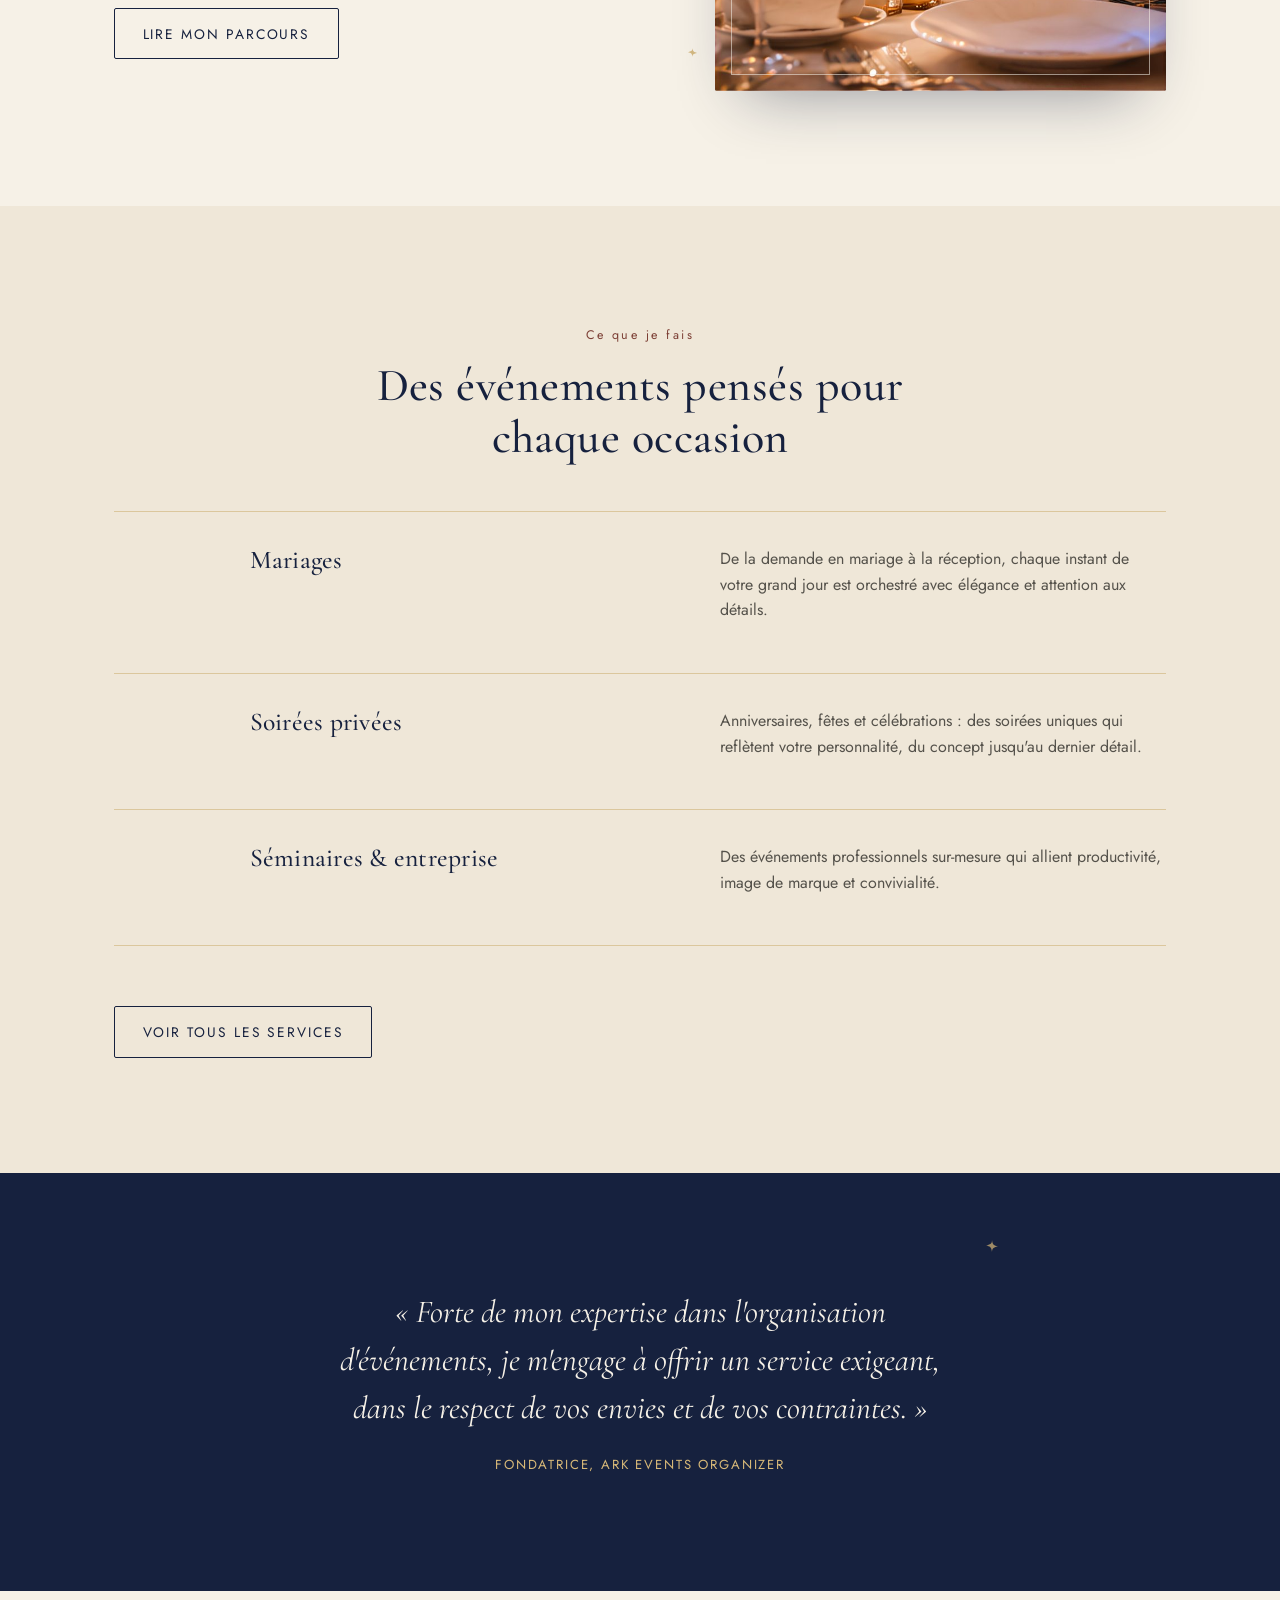
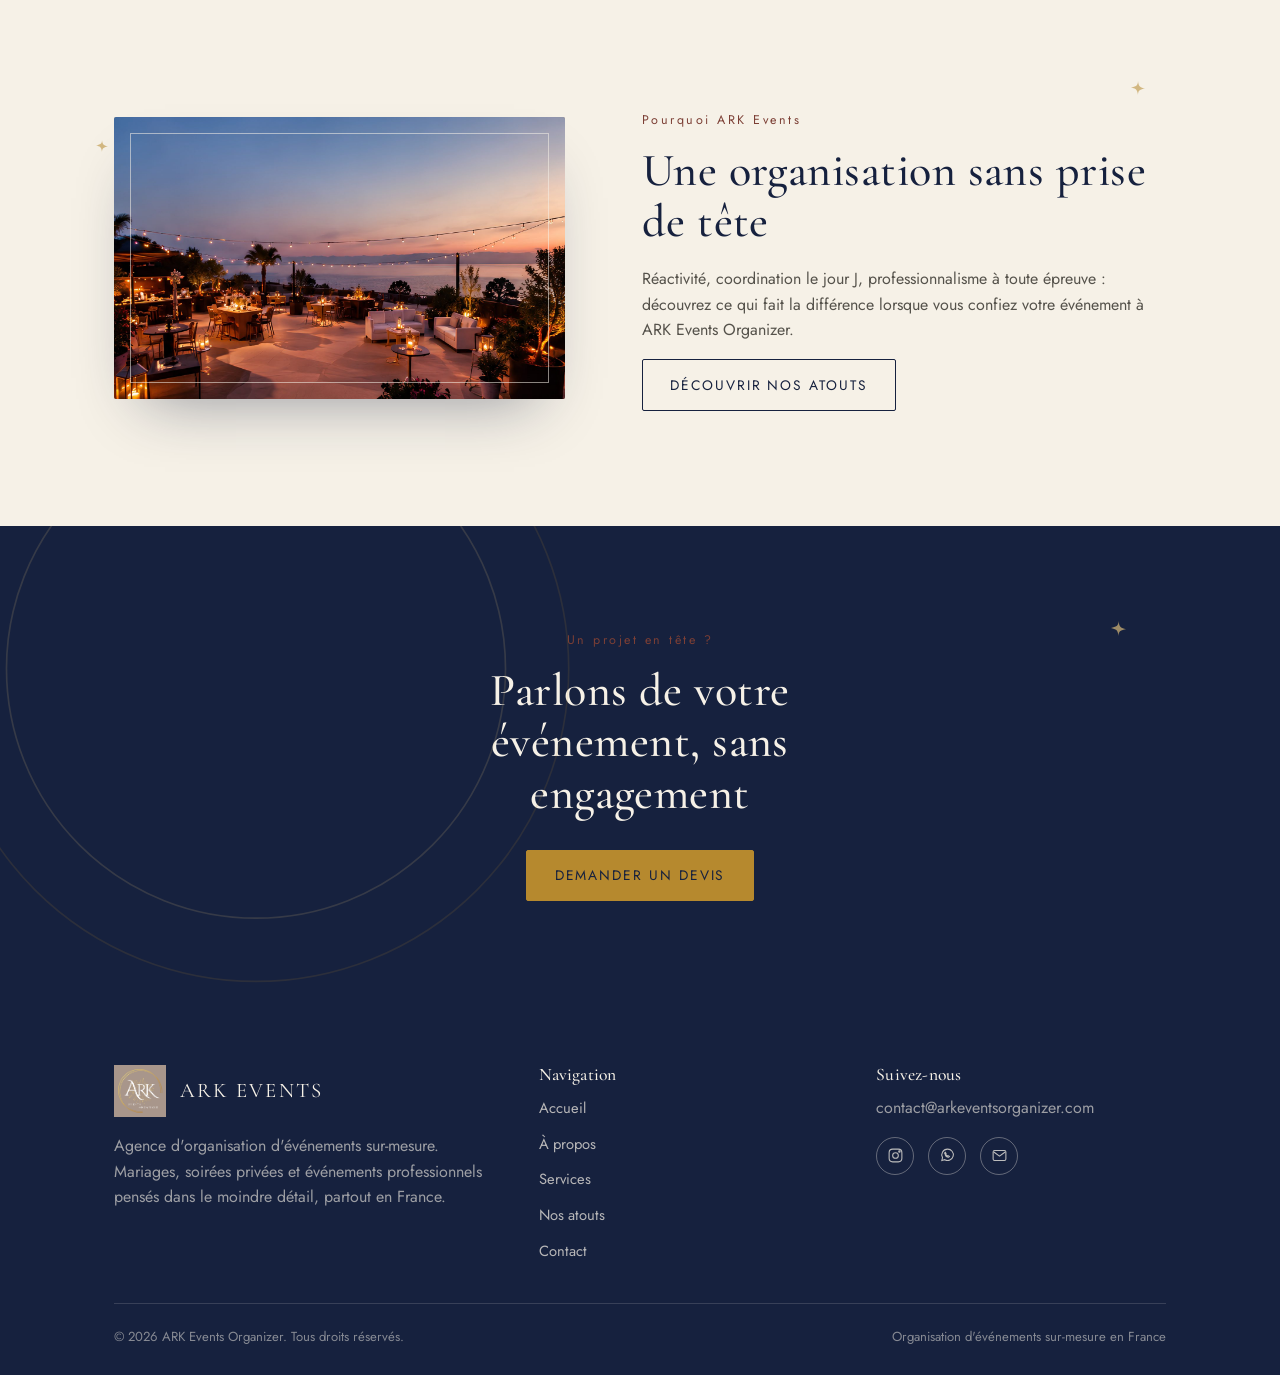
==== commit 84529c07: "Add files via upload" ====
--- a/index.html
+++ b/index.html
@@ -67,9 +67,13 @@
         </div>
         <a href="a-propos.html" class="btn btn-outline on-light mt-lg">Lire mon parcours</a>
       </div>
-      <div class="split-media reveal">
-        <div class="panel">
-          <img src="assets/img/wedding-table.jpg?v=20260915" alt="Table dressée avec bougies et fleurs blanches pour un mariage" loading="lazy">
+      <div class="split-media reveal" style="position:relative;">
+        <span class="spark" style="top:-4%; right:10%; width:11px; height:11px; animation-delay:1.1s;" aria-hidden="true"><svg viewBox="0 0 24 24" fill="currentColor"><path d="M12 0c.6 4.8 1.6 7.8 3.4 9.6C17.2 11.4 20.2 12.4 24 13c-3.8.6-6.8 1.6-9.6 3.4C12.6 18.2 12 20.8 12 24c-.6-4.8-1.6-7.8-3.4-9.6C6.8 12.6 3.8 12 0 11c3.8-.6 6.8-1.6 9.6-3.4C11.4 5.8 12 3.2 12 0Z"/></svg></span>
+        <span class="spark" style="bottom:6%; left:-6%; width:9px; height:9px; animation-delay:2.2s;" aria-hidden="true"><svg viewBox="0 0 24 24" fill="currentColor"><path d="M12 0c.6 4.8 1.6 7.8 3.4 9.6C17.2 11.4 20.2 12.4 24 13c-3.8.6-6.8 1.6-9.6 3.4C12.6 18.2 12 20.8 12 24c-.6-4.8-1.6-7.8-3.4-9.6C6.8 12.6 3.8 12 0 11c3.8-.6 6.8-1.6 9.6-3.4C11.4 5.8 12 3.2 12 0Z"/></svg></span>
+        <div class="panel-wrap">
+          <div class="panel">
+            <img src="assets/img/wedding-table.jpg?v=20260915" alt="Table dressée avec bougies et fleurs blanches pour un mariage" loading="lazy">
+          </div>
         </div>
       </div>
     </div>
@@ -109,6 +113,7 @@
   </section>
 
   <section class="band-ink quote-band">
+    <span class="spark" style="top:16%; right:22%; width:12px; height:12px; animation-delay:1.5s;" aria-hidden="true"><svg viewBox="0 0 24 24" fill="currentColor"><path d="M12 0c.6 4.8 1.6 7.8 3.4 9.6C17.2 11.4 20.2 12.4 24 13c-3.8.6-6.8 1.6-9.6 3.4C12.6 18.2 12 20.8 12 24c-.6-4.8-1.6-7.8-3.4-9.6C6.8 12.6 3.8 12 0 11c3.8-.6 6.8-1.6 9.6-3.4C11.4 5.8 12 3.2 12 0Z"/></svg></span>
     <div class="container reveal">
       <blockquote>« Forte de mon expertise dans l'organisation d'événements, je m'engage à offrir un service exigeant, dans le respect de vos envies et de vos contraintes. »</blockquote>
       <cite>Fondatrice, ARK Events Organizer</cite>
@@ -117,9 +122,12 @@
 
   <section class="band-ivory">
     <div class="container split reverse">
-      <div class="split-media reveal">
-        <div class="panel short">
-          <img src="assets/img/terrace-sunset.jpg?v=20260915" alt="Terrasse au coucher du soleil aménagée pour une réception" loading="lazy">
+      <div class="split-media reveal" style="position:relative;">
+        <span class="spark" style="top:8%; left:-4%; width:12px; height:12px; animation-delay:.3s;" aria-hidden="true"><svg viewBox="0 0 24 24" fill="currentColor"><path d="M12 0c.6 4.8 1.6 7.8 3.4 9.6C17.2 11.4 20.2 12.4 24 13c-3.8.6-6.8 1.6-9.6 3.4C12.6 18.2 12 20.8 12 24c-.6-4.8-1.6-7.8-3.4-9.6C6.8 12.6 3.8 12 0 11c3.8-.6 6.8-1.6 9.6-3.4C11.4 5.8 12 3.2 12 0Z"/></svg></span>
+        <div class="panel-wrap">
+          <div class="panel short">
+            <img src="assets/img/terrace-sunset.jpg?v=20260915" alt="Terrasse au coucher du soleil aménagée pour une réception" loading="lazy">
+          </div>
         </div>
       </div>
       <div class="reveal" style="position:relative;">
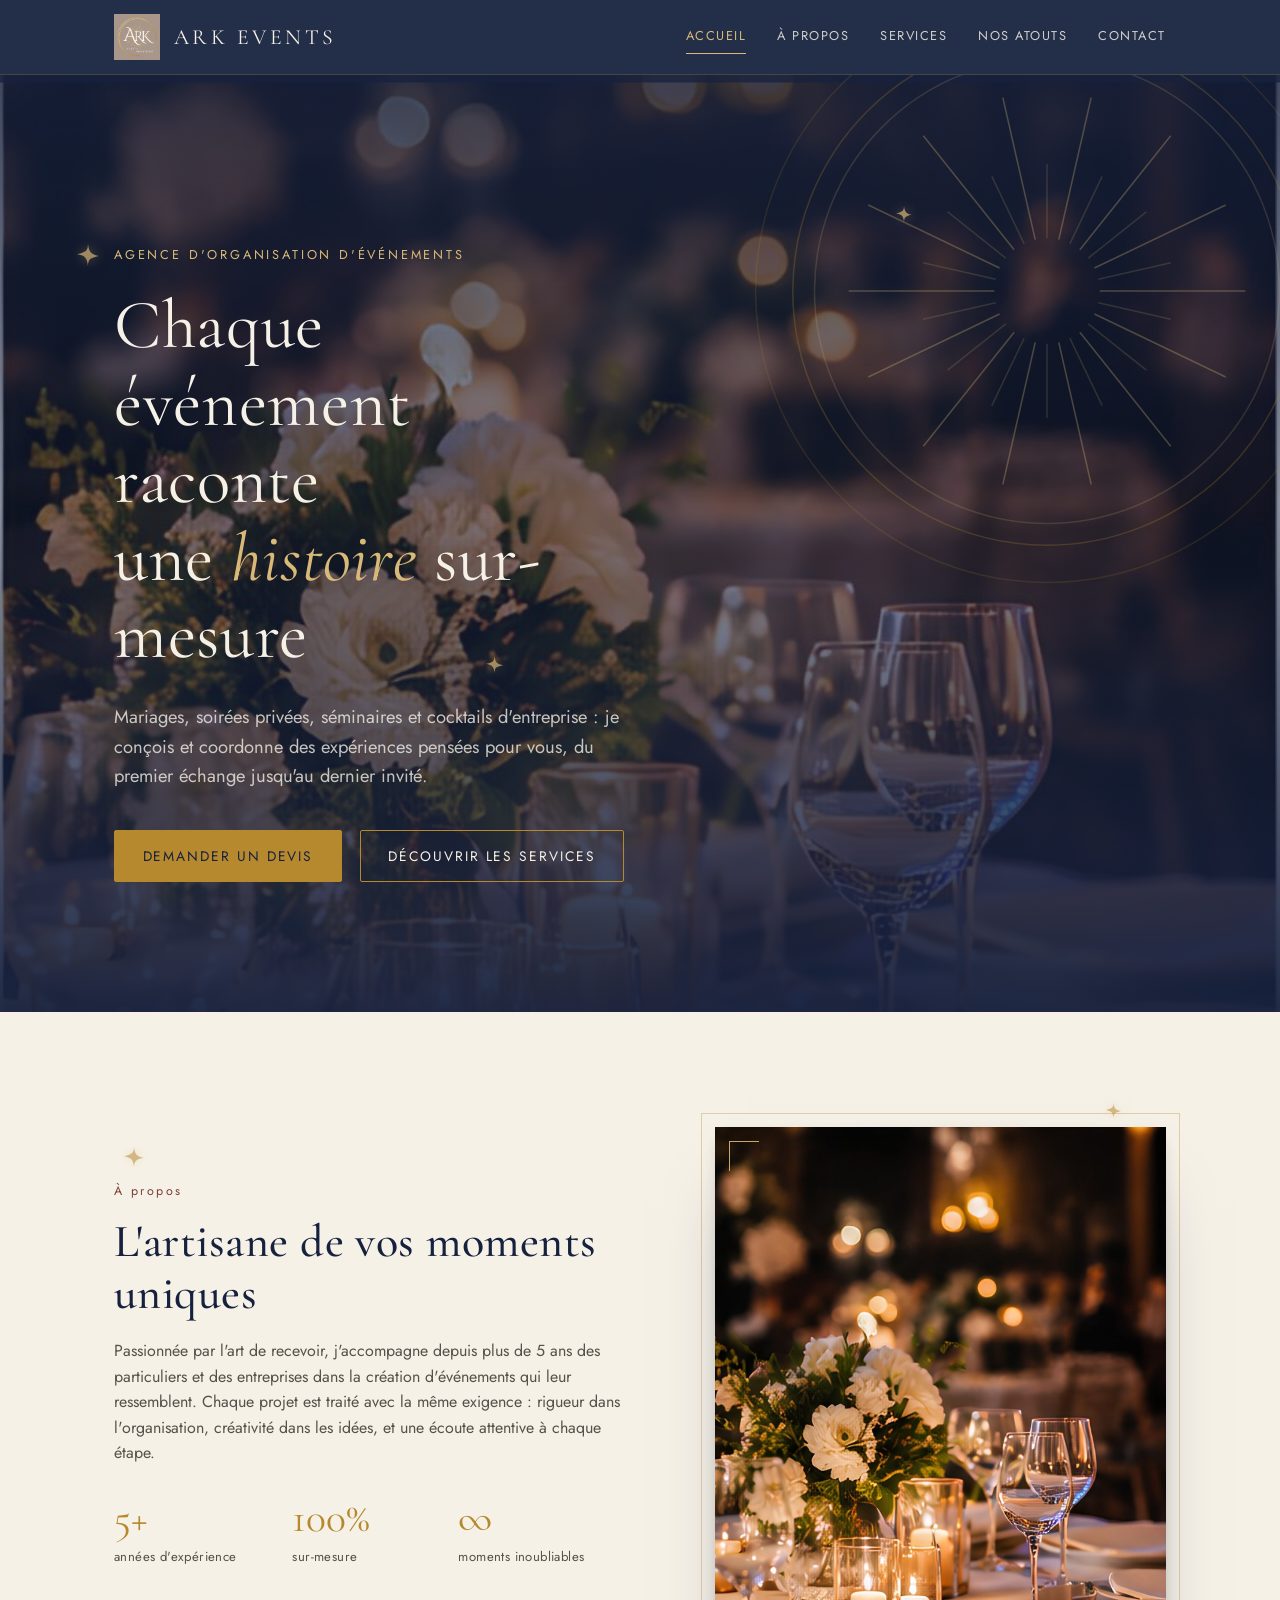
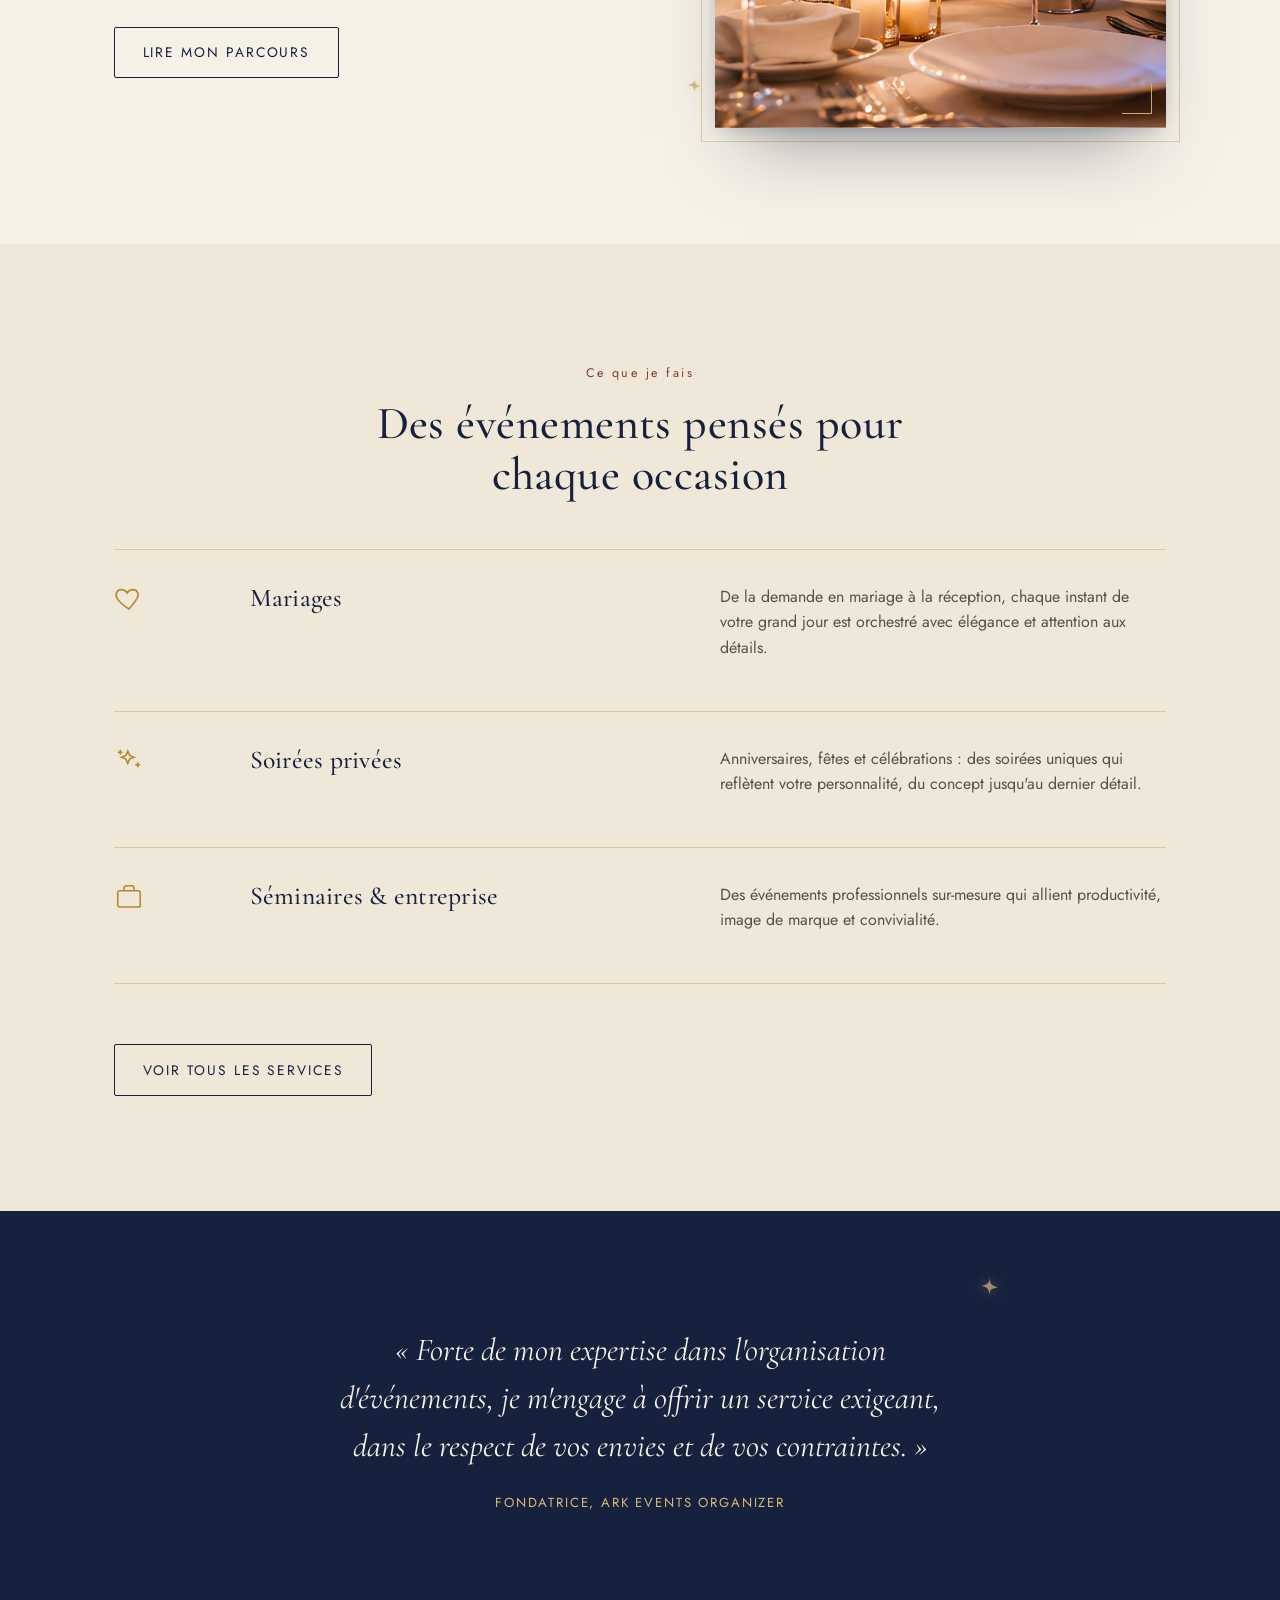
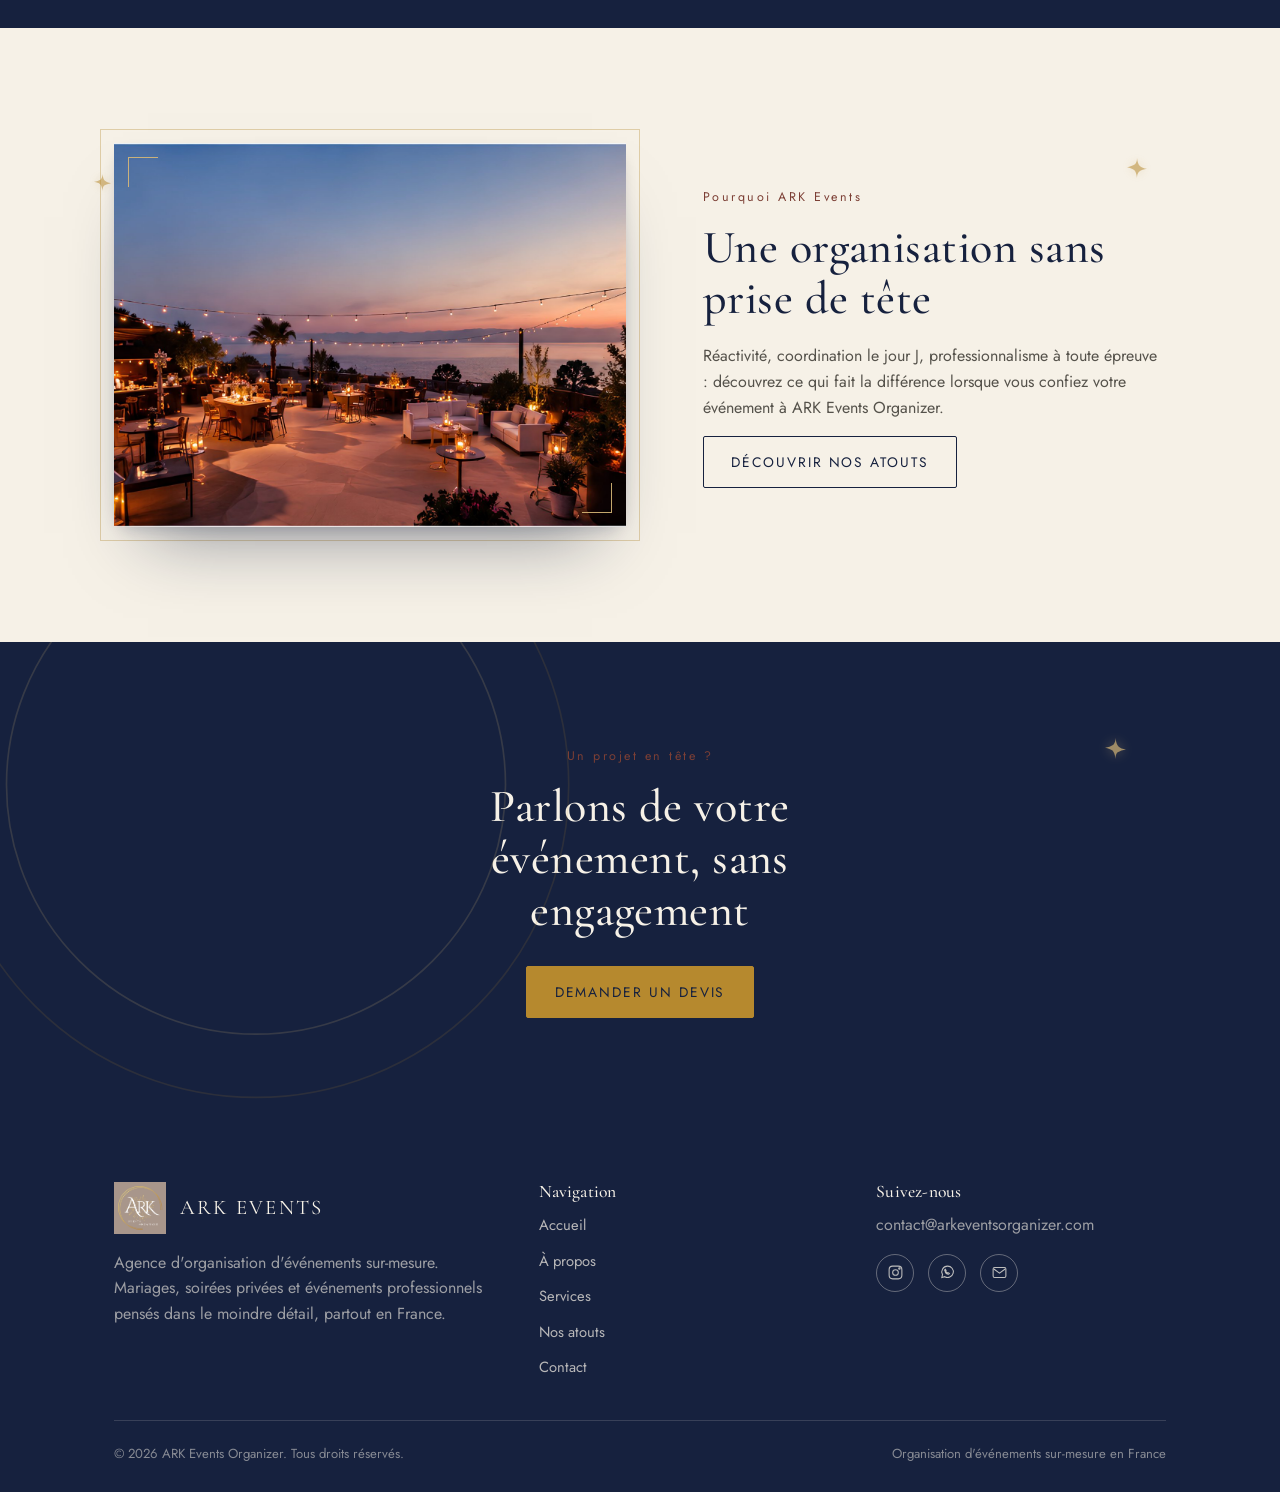
==== commit 48fc5e73: "Add files via upload" ====
--- a/index.html
+++ b/index.html
@@ -34,8 +34,9 @@
 <main>
 
   <section class="hero has-photo">
-    <span class="spark" style="top:18%; left:6%; width:16px; height:16px; animation-delay:.2s;" aria-hidden="true"><svg viewBox="0 0 24 24" fill="currentColor"><path d="M12 0c.6 4.8 1.6 7.8 3.4 9.6C17.2 11.4 20.2 12.4 24 13c-3.8.6-6.8 1.6-9.6 3.4C12.6 18.2 12 20.8 12 24c-.6-4.8-1.6-7.8-3.4-9.6C6.8 12.6 3.8 12 0 11c3.8-.6 6.8-1.6 9.6-3.4C11.4 5.8 12 3.2 12 0Z"/></svg></span>
-    <span class="spark" style="top:62%; left:38%; width:12px; height:12px; animation-delay:1.4s;" aria-hidden="true"><svg viewBox="0 0 24 24" fill="currentColor"><path d="M12 0c.6 4.8 1.6 7.8 3.4 9.6C17.2 11.4 20.2 12.4 24 13c-3.8.6-6.8 1.6-9.6 3.4C12.6 18.2 12 20.8 12 24c-.6-4.8-1.6-7.8-3.4-9.6C6.8 12.6 3.8 12 0 11c3.8-.6 6.8-1.6 9.6-3.4C11.4 5.8 12 3.2 12 0Z"/></svg></span>
+    <span class="spark shoot" style="top:14%; left:70%; width:16px; height:16px; animation-delay:.8s;" aria-hidden="true"><svg viewBox="0 0 24 24" fill="currentColor"><path d="M12 0c.6 4.8 1.6 7.8 3.4 9.6C17.2 11.4 20.2 12.4 24 13c-3.8.6-6.8 1.6-9.6 3.4C12.6 18.2 12 20.8 12 24c-.6-4.8-1.6-7.8-3.4-9.6C6.8 12.6 3.8 12 0 11c3.8-.6 6.8-1.6 9.6-3.4C11.4 5.8 12 3.2 12 0Z"/></svg></span>
+    <span class="spark" style="top:18%; left:6%; width:22px; height:22px; animation-delay:.2s;" aria-hidden="true"><svg viewBox="0 0 24 24" fill="currentColor"><path d="M12 0c.6 4.8 1.6 7.8 3.4 9.6C17.2 11.4 20.2 12.4 24 13c-3.8.6-6.8 1.6-9.6 3.4C12.6 18.2 12 20.8 12 24c-.6-4.8-1.6-7.8-3.4-9.6C6.8 12.6 3.8 12 0 11c3.8-.6 6.8-1.6 9.6-3.4C11.4 5.8 12 3.2 12 0Z"/></svg></span>
+    <span class="spark" style="top:62%; left:38%; width:17px; height:17px; animation-delay:1.4s;" aria-hidden="true"><svg viewBox="0 0 24 24" fill="currentColor"><path d="M12 0c.6 4.8 1.6 7.8 3.4 9.6C17.2 11.4 20.2 12.4 24 13c-3.8.6-6.8 1.6-9.6 3.4C12.6 18.2 12 20.8 12 24c-.6-4.8-1.6-7.8-3.4-9.6C6.8 12.6 3.8 12 0 11c3.8-.6 6.8-1.6 9.6-3.4C11.4 5.8 12 3.2 12 0Z"/></svg></span>
     <div class="arkmark spin" aria-hidden="true"><svg viewBox="0 0 400 400" xmlns="http://www.w3.org/2000/svg">
       <circle cx="200" cy="200" r="188" stroke="#B6892E" stroke-width="1" opacity="0.28" fill="none"/>
       <circle cx="200" cy="200" r="164" stroke="#B6892E" stroke-width="1" opacity="0.45" fill="none"/>
@@ -56,7 +57,7 @@
   <section class="band-ivory">
     <div class="container split">
       <div class="reveal" style="position:relative;">
-        <span class="spark" style="top:-6%; left:2%; width:14px; height:14px; animation-delay:.6s;" aria-hidden="true"><svg viewBox="0 0 24 24" fill="currentColor"><path d="M12 0c.6 4.8 1.6 7.8 3.4 9.6C17.2 11.4 20.2 12.4 24 13c-3.8.6-6.8 1.6-9.6 3.4C12.6 18.2 12 20.8 12 24c-.6-4.8-1.6-7.8-3.4-9.6C6.8 12.6 3.8 12 0 11c3.8-.6 6.8-1.6 9.6-3.4C11.4 5.8 12 3.2 12 0Z"/></svg></span>
+        <span class="spark" style="top:-6%; left:2%; width:20px; height:20px; animation-delay:.6s;" aria-hidden="true"><svg viewBox="0 0 24 24" fill="currentColor"><path d="M12 0c.6 4.8 1.6 7.8 3.4 9.6C17.2 11.4 20.2 12.4 24 13c-3.8.6-6.8 1.6-9.6 3.4C12.6 18.2 12 20.8 12 24c-.6-4.8-1.6-7.8-3.4-9.6C6.8 12.6 3.8 12 0 11c3.8-.6 6.8-1.6 9.6-3.4C11.4 5.8 12 3.2 12 0Z"/></svg></span>
         <span class="kicker">À propos</span>
         <h2>L'artisane de vos moments uniques</h2>
         <p>Passionnée par l'art de recevoir, j'accompagne depuis plus de 5 ans des particuliers et des entreprises dans la création d'événements qui leur ressemblent. Chaque projet est traité avec la même exigence : rigueur dans l'organisation, créativité dans les idées, et une écoute attentive à chaque étape.</p>
@@ -68,8 +69,8 @@
         <a href="a-propos.html" class="btn btn-outline on-light mt-lg">Lire mon parcours</a>
       </div>
       <div class="split-media reveal" style="position:relative;">
-        <span class="spark" style="top:-4%; right:10%; width:11px; height:11px; animation-delay:1.1s;" aria-hidden="true"><svg viewBox="0 0 24 24" fill="currentColor"><path d="M12 0c.6 4.8 1.6 7.8 3.4 9.6C17.2 11.4 20.2 12.4 24 13c-3.8.6-6.8 1.6-9.6 3.4C12.6 18.2 12 20.8 12 24c-.6-4.8-1.6-7.8-3.4-9.6C6.8 12.6 3.8 12 0 11c3.8-.6 6.8-1.6 9.6-3.4C11.4 5.8 12 3.2 12 0Z"/></svg></span>
-        <span class="spark" style="bottom:6%; left:-6%; width:9px; height:9px; animation-delay:2.2s;" aria-hidden="true"><svg viewBox="0 0 24 24" fill="currentColor"><path d="M12 0c.6 4.8 1.6 7.8 3.4 9.6C17.2 11.4 20.2 12.4 24 13c-3.8.6-6.8 1.6-9.6 3.4C12.6 18.2 12 20.8 12 24c-.6-4.8-1.6-7.8-3.4-9.6C6.8 12.6 3.8 12 0 11c3.8-.6 6.8-1.6 9.6-3.4C11.4 5.8 12 3.2 12 0Z"/></svg></span>
+        <span class="spark" style="top:-4%; right:10%; width:15px; height:15px; animation-delay:1.1s;" aria-hidden="true"><svg viewBox="0 0 24 24" fill="currentColor"><path d="M12 0c.6 4.8 1.6 7.8 3.4 9.6C17.2 11.4 20.2 12.4 24 13c-3.8.6-6.8 1.6-9.6 3.4C12.6 18.2 12 20.8 12 24c-.6-4.8-1.6-7.8-3.4-9.6C6.8 12.6 3.8 12 0 11c3.8-.6 6.8-1.6 9.6-3.4C11.4 5.8 12 3.2 12 0Z"/></svg></span>
+        <span class="spark" style="bottom:6%; left:-6%; width:13px; height:13px; animation-delay:2.2s;" aria-hidden="true"><svg viewBox="0 0 24 24" fill="currentColor"><path d="M12 0c.6 4.8 1.6 7.8 3.4 9.6C17.2 11.4 20.2 12.4 24 13c-3.8.6-6.8 1.6-9.6 3.4C12.6 18.2 12 20.8 12 24c-.6-4.8-1.6-7.8-3.4-9.6C6.8 12.6 3.8 12 0 11c3.8-.6 6.8-1.6 9.6-3.4C11.4 5.8 12 3.2 12 0Z"/></svg></span>
         <div class="panel-wrap">
           <div class="panel">
             <img src="assets/img/wedding-table.jpg?v=20260915" alt="Table dressée avec bougies et fleurs blanches pour un mariage" loading="lazy">
@@ -113,7 +114,7 @@
   </section>
 
   <section class="band-ink quote-band">
-    <span class="spark" style="top:16%; right:22%; width:12px; height:12px; animation-delay:1.5s;" aria-hidden="true"><svg viewBox="0 0 24 24" fill="currentColor"><path d="M12 0c.6 4.8 1.6 7.8 3.4 9.6C17.2 11.4 20.2 12.4 24 13c-3.8.6-6.8 1.6-9.6 3.4C12.6 18.2 12 20.8 12 24c-.6-4.8-1.6-7.8-3.4-9.6C6.8 12.6 3.8 12 0 11c3.8-.6 6.8-1.6 9.6-3.4C11.4 5.8 12 3.2 12 0Z"/></svg></span>
+    <span class="spark" style="top:16%; right:22%; width:17px; height:17px; animation-delay:1.5s;" aria-hidden="true"><svg viewBox="0 0 24 24" fill="currentColor"><path d="M12 0c.6 4.8 1.6 7.8 3.4 9.6C17.2 11.4 20.2 12.4 24 13c-3.8.6-6.8 1.6-9.6 3.4C12.6 18.2 12 20.8 12 24c-.6-4.8-1.6-7.8-3.4-9.6C6.8 12.6 3.8 12 0 11c3.8-.6 6.8-1.6 9.6-3.4C11.4 5.8 12 3.2 12 0Z"/></svg></span>
     <div class="container reveal">
       <blockquote>« Forte de mon expertise dans l'organisation d'événements, je m'engage à offrir un service exigeant, dans le respect de vos envies et de vos contraintes. »</blockquote>
       <cite>Fondatrice, ARK Events Organizer</cite>
@@ -123,7 +124,7 @@
   <section class="band-ivory">
     <div class="container split reverse">
       <div class="split-media reveal" style="position:relative;">
-        <span class="spark" style="top:8%; left:-4%; width:12px; height:12px; animation-delay:.3s;" aria-hidden="true"><svg viewBox="0 0 24 24" fill="currentColor"><path d="M12 0c.6 4.8 1.6 7.8 3.4 9.6C17.2 11.4 20.2 12.4 24 13c-3.8.6-6.8 1.6-9.6 3.4C12.6 18.2 12 20.8 12 24c-.6-4.8-1.6-7.8-3.4-9.6C6.8 12.6 3.8 12 0 11c3.8-.6 6.8-1.6 9.6-3.4C11.4 5.8 12 3.2 12 0Z"/></svg></span>
+        <span class="spark" style="top:8%; left:-4%; width:17px; height:17px; animation-delay:.3s;" aria-hidden="true"><svg viewBox="0 0 24 24" fill="currentColor"><path d="M12 0c.6 4.8 1.6 7.8 3.4 9.6C17.2 11.4 20.2 12.4 24 13c-3.8.6-6.8 1.6-9.6 3.4C12.6 18.2 12 20.8 12 24c-.6-4.8-1.6-7.8-3.4-9.6C6.8 12.6 3.8 12 0 11c3.8-.6 6.8-1.6 9.6-3.4C11.4 5.8 12 3.2 12 0Z"/></svg></span>
         <div class="panel-wrap">
           <div class="panel short">
             <img src="assets/img/terrace-sunset.jpg?v=20260915" alt="Terrasse au coucher du soleil aménagée pour une réception" loading="lazy">
@@ -131,7 +132,7 @@
         </div>
       </div>
       <div class="reveal" style="position:relative;">
-        <span class="spark" style="top:-8%; right:4%; width:14px; height:14px; animation-delay:1s;" aria-hidden="true"><svg viewBox="0 0 24 24" fill="currentColor"><path d="M12 0c.6 4.8 1.6 7.8 3.4 9.6C17.2 11.4 20.2 12.4 24 13c-3.8.6-6.8 1.6-9.6 3.4C12.6 18.2 12 20.8 12 24c-.6-4.8-1.6-7.8-3.4-9.6C6.8 12.6 3.8 12 0 11c3.8-.6 6.8-1.6 9.6-3.4C11.4 5.8 12 3.2 12 0Z"/></svg></span>
+        <span class="spark" style="top:-8%; right:4%; width:20px; height:20px; animation-delay:1s;" aria-hidden="true"><svg viewBox="0 0 24 24" fill="currentColor"><path d="M12 0c.6 4.8 1.6 7.8 3.4 9.6C17.2 11.4 20.2 12.4 24 13c-3.8.6-6.8 1.6-9.6 3.4C12.6 18.2 12 20.8 12 24c-.6-4.8-1.6-7.8-3.4-9.6C6.8 12.6 3.8 12 0 11c3.8-.6 6.8-1.6 9.6-3.4C11.4 5.8 12 3.2 12 0Z"/></svg></span>
         <span class="kicker">Pourquoi ARK Events</span>
         <h2>Une organisation sans prise de tête</h2>
         <p>Réactivité, coordination le jour J, professionnalisme à toute épreuve : découvrez ce qui fait la différence lorsque vous confiez votre événement à ARK Events Organizer.</p>
@@ -141,7 +142,7 @@
   </section>
 
   <section class="cta-band">
-    <span class="spark" style="top:20%; right:12%; width:15px; height:15px; animation-delay:.5s;" aria-hidden="true"><svg viewBox="0 0 24 24" fill="currentColor"><path d="M12 0c.6 4.8 1.6 7.8 3.4 9.6C17.2 11.4 20.2 12.4 24 13c-3.8.6-6.8 1.6-9.6 3.4C12.6 18.2 12 20.8 12 24c-.6-4.8-1.6-7.8-3.4-9.6C6.8 12.6 3.8 12 0 11c3.8-.6 6.8-1.6 9.6-3.4C11.4 5.8 12 3.2 12 0Z"/></svg></span>
+    <span class="spark" style="top:20%; right:12%; width:21px; height:21px; animation-delay:.5s;" aria-hidden="true"><svg viewBox="0 0 24 24" fill="currentColor"><path d="M12 0c.6 4.8 1.6 7.8 3.4 9.6C17.2 11.4 20.2 12.4 24 13c-3.8.6-6.8 1.6-9.6 3.4C12.6 18.2 12 20.8 12 24c-.6-4.8-1.6-7.8-3.4-9.6C6.8 12.6 3.8 12 0 11c3.8-.6 6.8-1.6 9.6-3.4C11.4 5.8 12 3.2 12 0Z"/></svg></span>
     <div class="arkmark" aria-hidden="true" style="top:-40%;left:-10%;width:60%;height:140%;"><svg viewBox="0 0 400 400" xmlns="http://www.w3.org/2000/svg">
       <circle cx="200" cy="200" r="188" stroke="#B6892E" stroke-width="1" opacity="0.25" fill="none"/>
       <circle cx="200" cy="200" r="150" stroke="#D8B978" stroke-width="1" opacity="0.3" fill="none"/>
--- a/assets/style.css
+++ b/assets/style.css
@@ -190,8 +190,9 @@
 .hero .container{ position:relative; z-index:2; }
 .hero.has-photo{
   background:
-    linear-gradient(180deg, rgba(22,33,62,0.86) 0%, rgba(22,33,62,0.6) 45%, rgba(22,33,62,0.95) 100%),
-    url("img/terrace-sunset.jpg") center 42% / cover no-repeat;
+    linear-gradient(180deg, rgba(22,33,62,0.82) 0%, rgba(22,33,62,0.5) 45%, rgba(22,33,62,0.96) 100%),
+    url("img/wedding-table.jpg") center 38% / cover no-repeat;
+  background-attachment: scroll;
 }
 .page-hero.has-photo{
   background:
@@ -238,7 +239,7 @@
   gap: clamp(32px, 6vw, 80px);
   align-items:center;
 }
-.split.reverse{ grid-template-columns: 0.86fr 1fr; }
+.split.reverse{ grid-template-columns: 1.05fr 0.95fr; }
 .split.reverse .split-media{ order:-1; }
 @media (max-width: 860px){
   .split, .split.reverse{ grid-template-columns: 1fr; }
@@ -251,30 +252,68 @@
 .stat .label{ font-size: 0.82rem; color: var(--text-dim); margin-top:6px; letter-spacing:0.03em; }
 .band-ink .stat .label{ color: rgba(246,241,231,0.65); }
 
-/* ---------- media / panneau photo ---------- */
+/* ---------- media / panneau photo (cadre premium, sans carré ni liseré) ---------- */
+.panel-wrap{
+  position:relative;
+  perspective: 1200px;
+}
+.panel-wrap::before{
+  content:"";
+  position:absolute;
+  inset: -14px;
+  border: 1px solid var(--line);
+  z-index:0;
+  pointer-events:none;
+  transition: inset .5s ease, border-color .5s ease;
+}
+.panel-wrap:hover::before{ inset: -20px; border-color: rgba(182,137,46,0.6); }
+
 .panel{
   position:relative;
-  aspect-ratio: 4/5;
-  border-radius: var(--radius);
+  aspect-ratio: 3/4;
+  border-radius: 0;
   background: linear-gradient(155deg, #C7B29B 0%, #A9927F 46%, #8B7360 100%);
   overflow:hidden;
   display:flex; align-items:center; justify-content:center;
-  box-shadow: 0 30px 60px -30px rgba(22,33,62,0.45);
+  box-shadow: 0 40px 70px -34px rgba(22,33,62,0.5), 0 6px 18px -8px rgba(22,33,62,0.3);
+  will-change: transform;
+  transition: transform .5s cubic-bezier(.2,.8,.2,1), box-shadow .5s ease;
+  transform-style: preserve-3d;
+  z-index:1;
 }
 .panel img{
   position:absolute; inset:0; width:100%; height:100%; object-fit:cover;
-  transition: transform 0.8s ease;
-}
-.panel:hover img{ transform: scale(1.04); }
+  transition: transform 1s ease;
+}
+.panel:hover img{ transform: scale(1.055); }
 .panel .arkmark{ width:78%; height:78%; opacity:0.85; }
+
+/* coins dorés type "galerie", au lieu du liseré blanc plein */
+.panel::before,
 .panel::after{
   content:"";
-  position:absolute; inset: 16px;
-  border: 1px solid rgba(246,241,231,0.55);
+  position:absolute;
+  width: 30px; height: 30px;
+  border-color: var(--gold-soft);
+  border-style: solid;
+  border-width: 0;
   pointer-events:none;
   z-index:2;
-}
-.panel.short{ aspect-ratio: 16/10; }
+  opacity: .9;
+}
+.panel::before{
+  top: 14px; left: 14px;
+  border-top-width: 1.5px; border-left-width: 1.5px;
+}
+.panel::after{
+  bottom: 14px; right: 14px;
+  border-bottom-width: 1.5px; border-right-width: 1.5px;
+}
+.panel.short{ aspect-ratio: 4/3; }
+@media (max-width: 640px){
+  .panel{ aspect-ratio: 4/5; }
+  .panel.short{ aspect-ratio: 16/11; }
+}
 
 /* ---------- listes de services ---------- */
 .service-list{ display:flex; flex-direction:column; }
@@ -444,9 +483,10 @@
   pointer-events: none;
   z-index: 3;
   animation: twinkle 3.2s ease-in-out infinite;
+  filter: drop-shadow(0 0 6px rgba(216,185,120,0.55));
 }
 .spark svg{ display:block; width:100%; height:100%; }
-.band-ivory .spark, .band-dim .spark{ color: var(--gold); opacity:0.55; }
+.band-ivory .spark, .band-dim .spark{ color: var(--gold); opacity:0.55; filter: drop-shadow(0 0 5px rgba(182,137,46,0.35)); }
 @keyframes twinkle{
   0%, 100%{ transform: scale(0.55) rotate(0deg); opacity: 0.2; }
   50%{ transform: scale(1) rotate(12deg); opacity: 0.9; }
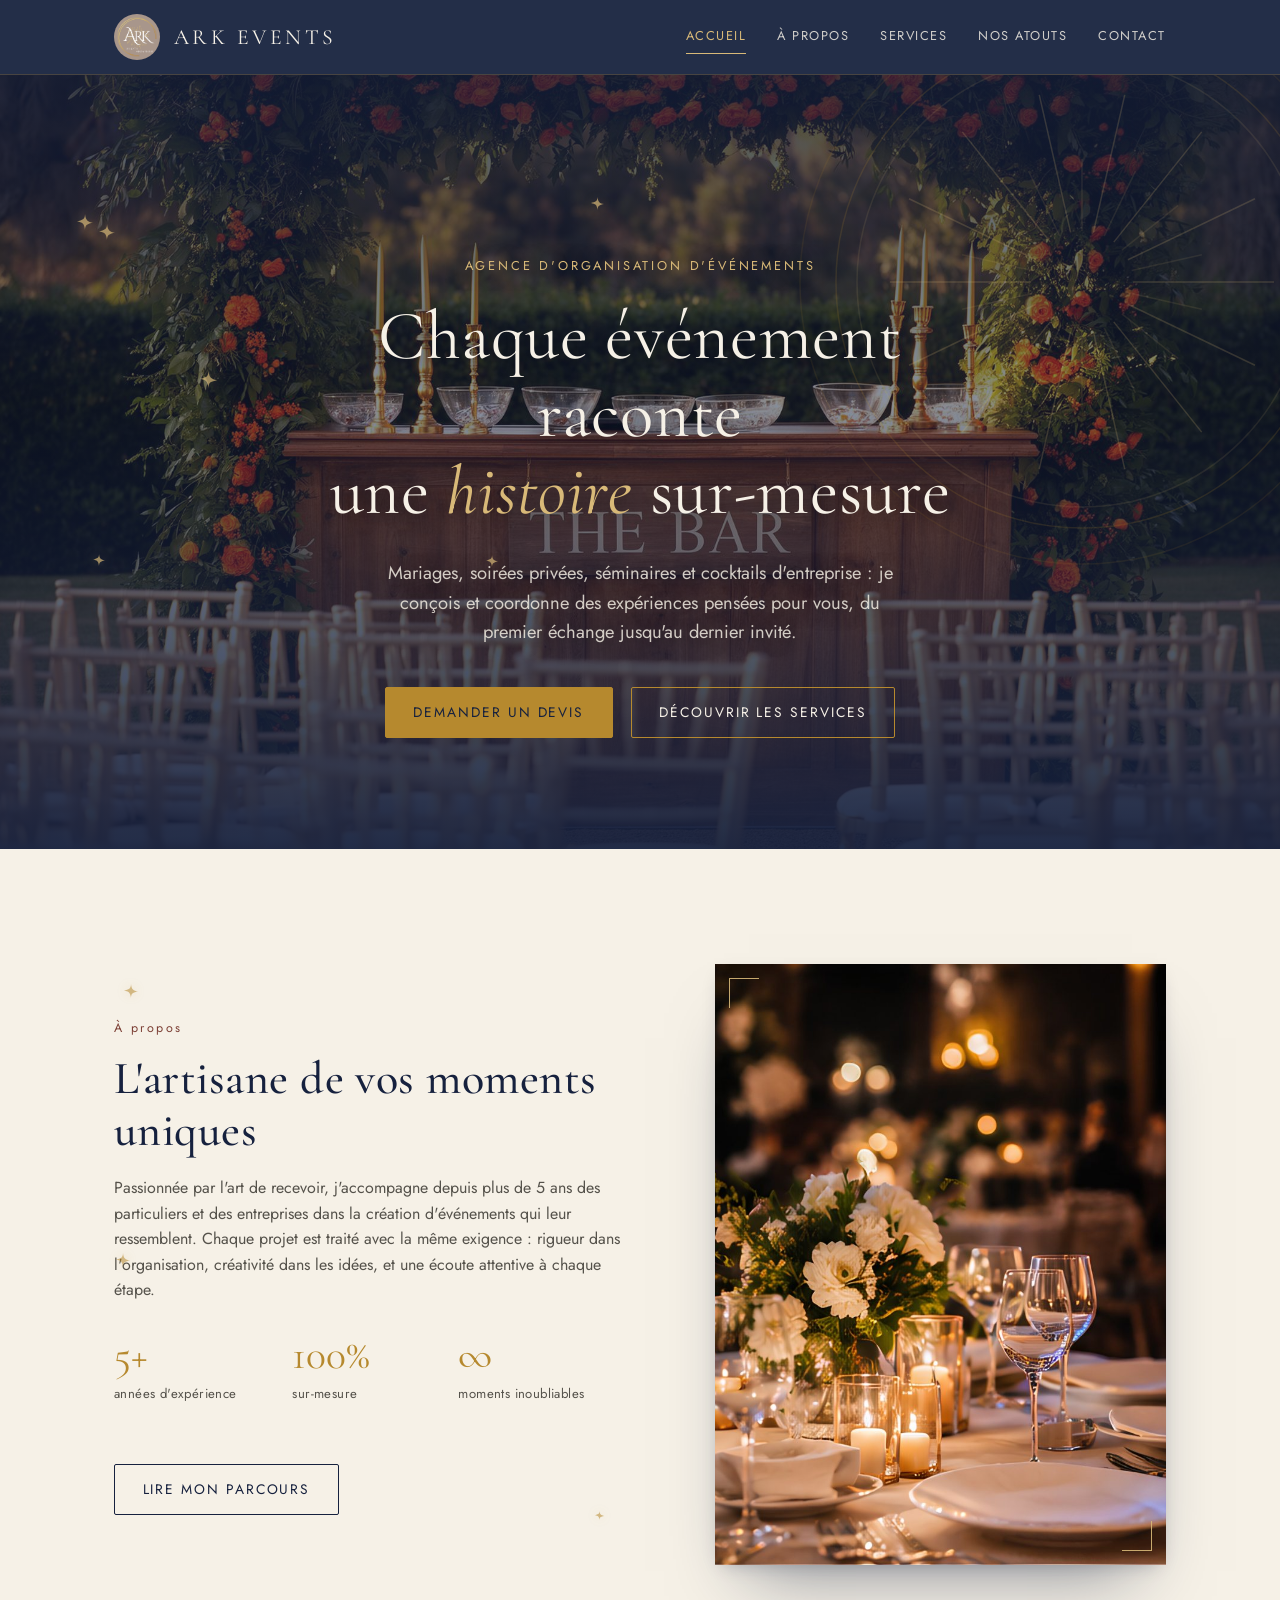
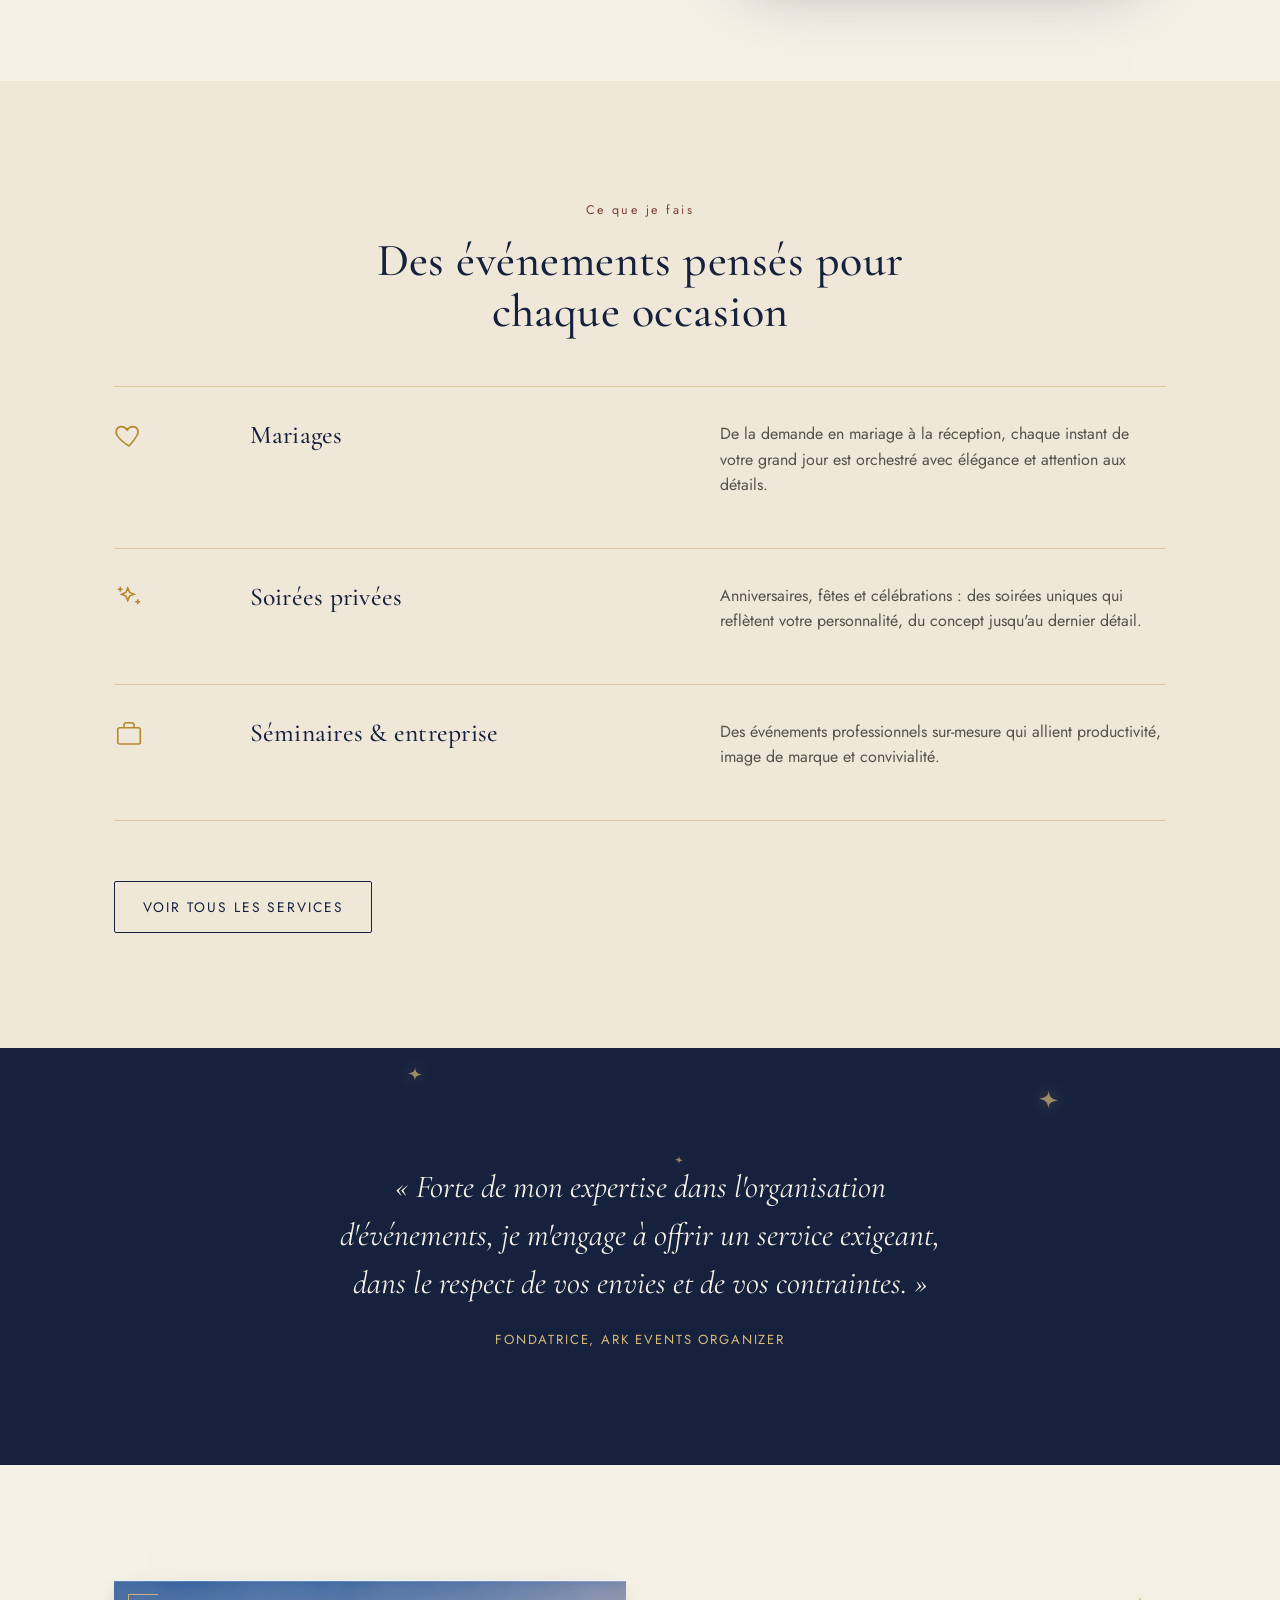
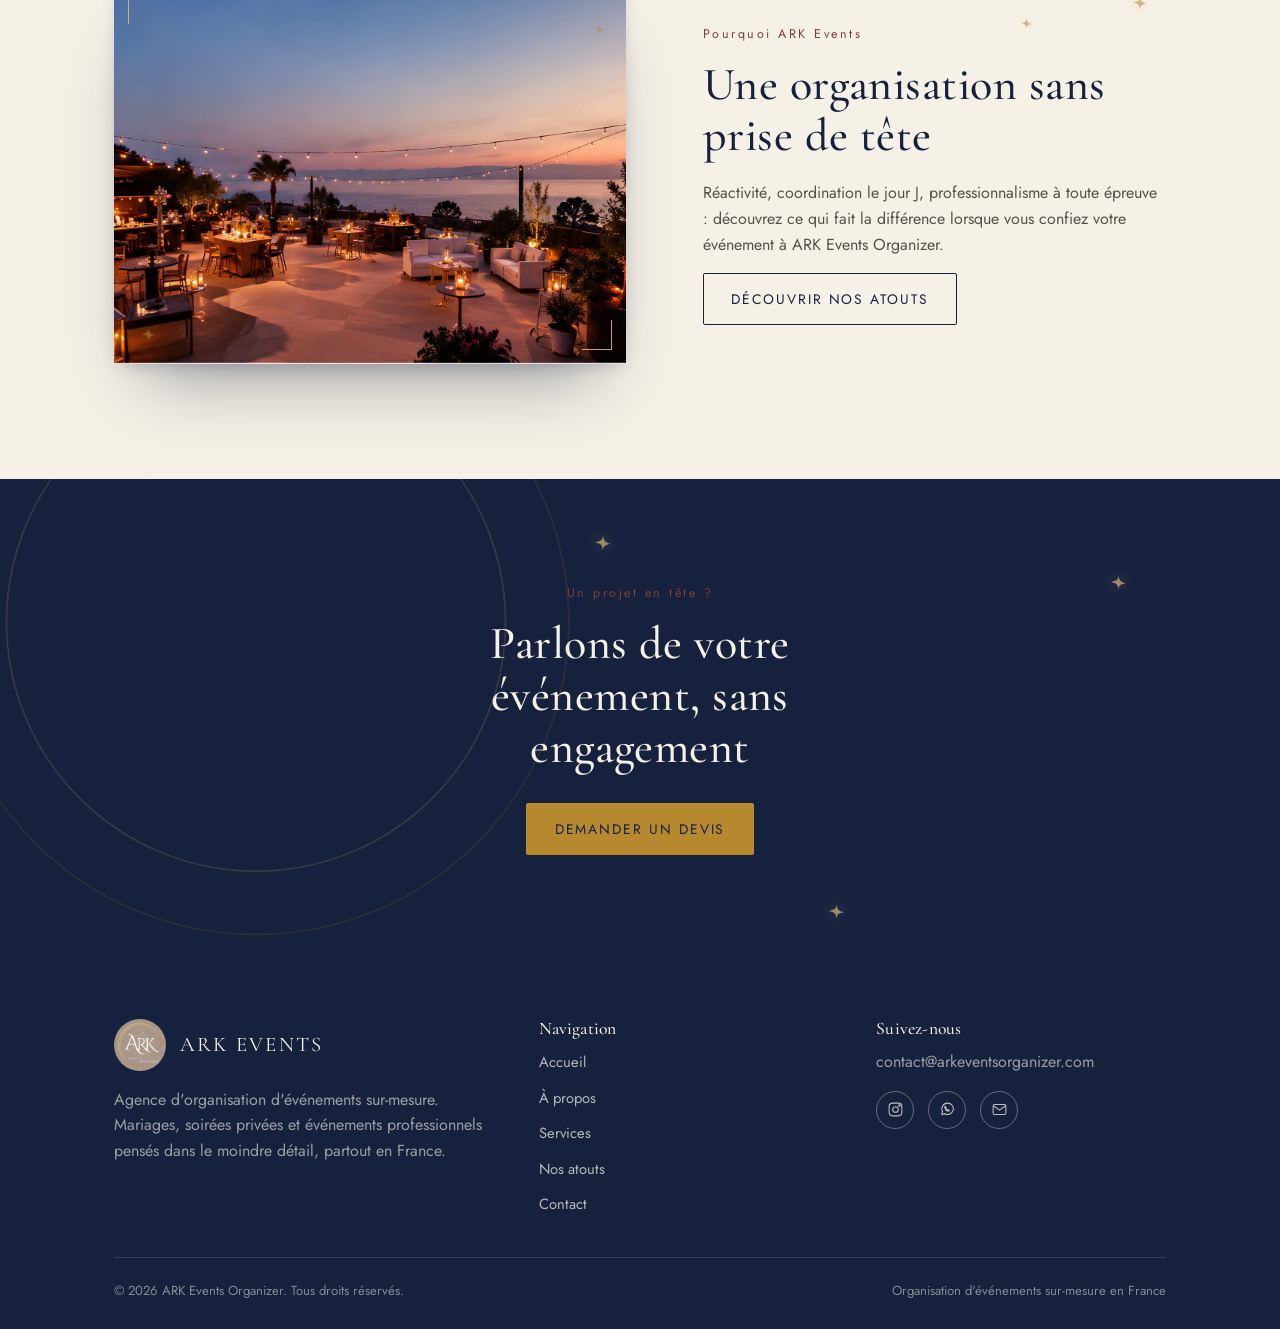
==== commit ce2ad676: "Add files via upload" ====
--- a/index.html
+++ b/index.html
@@ -5,17 +5,17 @@
 <meta name="viewport" content="width=device-width, initial-scale=1.0">
 <title>ARK Events Organizer — L'art de recevoir, sur-mesure</title>
 <meta name="description" content="ARK Events Organizer conçoit et orchestre des mariages, soirées privées et événements professionnels sur-mesure partout en France.">
-<link rel="icon" href="assets/img/logo.png?v=20260915">
+<link rel="icon" href="assets/img/logo.png?v=20260916b">
 <link rel="preconnect" href="https://fonts.googleapis.com">
 <link href="https://fonts.googleapis.com/css2?family=Cormorant+Garamond:ital,wght@0,400;0,500;1,400&family=Jost:wght@300;400;500&display=swap" rel="stylesheet">
-<link rel="stylesheet" href="assets/style.css?v=20260915">
+<link rel="stylesheet" href="assets/style.css?v=20260916b">
 </head>
 <body>
 
 <header class="site-header">
   <div class="container">
     <a href="index.html" class="brand">
-      <img src="assets/img/logo.png?v=20260915" alt="ARK Events Organizer">
+      <img src="assets/img/logo.png?v=20260916b" alt="ARK Events Organizer">
       <span class="brand-word">ARK EVENTS</span>
     </a>
     <nav class="nav" aria-label="Navigation principale">
@@ -33,10 +33,9 @@
 
 <main>
 
-  <section class="hero has-photo">
-    <span class="spark shoot" style="top:14%; left:70%; width:16px; height:16px; animation-delay:.8s;" aria-hidden="true"><svg viewBox="0 0 24 24" fill="currentColor"><path d="M12 0c.6 4.8 1.6 7.8 3.4 9.6C17.2 11.4 20.2 12.4 24 13c-3.8.6-6.8 1.6-9.6 3.4C12.6 18.2 12 20.8 12 24c-.6-4.8-1.6-7.8-3.4-9.6C6.8 12.6 3.8 12 0 11c3.8-.6 6.8-1.6 9.6-3.4C11.4 5.8 12 3.2 12 0Z"/></svg></span>
-    <span class="spark" style="top:18%; left:6%; width:22px; height:22px; animation-delay:.2s;" aria-hidden="true"><svg viewBox="0 0 24 24" fill="currentColor"><path d="M12 0c.6 4.8 1.6 7.8 3.4 9.6C17.2 11.4 20.2 12.4 24 13c-3.8.6-6.8 1.6-9.6 3.4C12.6 18.2 12 20.8 12 24c-.6-4.8-1.6-7.8-3.4-9.6C6.8 12.6 3.8 12 0 11c3.8-.6 6.8-1.6 9.6-3.4C11.4 5.8 12 3.2 12 0Z"/></svg></span>
-    <span class="spark" style="top:62%; left:38%; width:17px; height:17px; animation-delay:1.4s;" aria-hidden="true"><svg viewBox="0 0 24 24" fill="currentColor"><path d="M12 0c.6 4.8 1.6 7.8 3.4 9.6C17.2 11.4 20.2 12.4 24 13c-3.8.6-6.8 1.6-9.6 3.4C12.6 18.2 12 20.8 12 24c-.6-4.8-1.6-7.8-3.4-9.6C6.8 12.6 3.8 12 0 11c3.8-.6 6.8-1.6 9.6-3.4C11.4 5.8 12 3.2 12 0Z"/></svg></span>
+  <section class="hero has-photo" data-stars="4">
+    <span class="spark" style="top:18%; left:6%; width:16px; height:16px; animation-delay:.2s;" aria-hidden="true"><svg viewBox="0 0 24 24" fill="currentColor"><path d="M12 0c.6 4.8 1.6 7.8 3.4 9.6C17.2 11.4 20.2 12.4 24 13c-3.8.6-6.8 1.6-9.6 3.4C12.6 18.2 12 20.8 12 24c-.6-4.8-1.6-7.8-3.4-9.6C6.8 12.6 3.8 12 0 11c3.8-.6 6.8-1.6 9.6-3.4C11.4 5.8 12 3.2 12 0Z"/></svg></span>
+    <span class="spark" style="top:62%; left:38%; width:12px; height:12px; animation-delay:1.4s;" aria-hidden="true"><svg viewBox="0 0 24 24" fill="currentColor"><path d="M12 0c.6 4.8 1.6 7.8 3.4 9.6C17.2 11.4 20.2 12.4 24 13c-3.8.6-6.8 1.6-9.6 3.4C12.6 18.2 12 20.8 12 24c-.6-4.8-1.6-7.8-3.4-9.6C6.8 12.6 3.8 12 0 11c3.8-.6 6.8-1.6 9.6-3.4C11.4 5.8 12 3.2 12 0Z"/></svg></span>
     <div class="arkmark spin" aria-hidden="true"><svg viewBox="0 0 400 400" xmlns="http://www.w3.org/2000/svg">
       <circle cx="200" cy="200" r="188" stroke="#B6892E" stroke-width="1" opacity="0.28" fill="none"/>
       <circle cx="200" cy="200" r="164" stroke="#B6892E" stroke-width="1" opacity="0.45" fill="none"/>
@@ -54,10 +53,10 @@
     </div>
   </section>
 
-  <section class="band-ivory">
+  <section class="band-ivory" data-stars="3">
     <div class="container split">
       <div class="reveal" style="position:relative;">
-        <span class="spark" style="top:-6%; left:2%; width:20px; height:20px; animation-delay:.6s;" aria-hidden="true"><svg viewBox="0 0 24 24" fill="currentColor"><path d="M12 0c.6 4.8 1.6 7.8 3.4 9.6C17.2 11.4 20.2 12.4 24 13c-3.8.6-6.8 1.6-9.6 3.4C12.6 18.2 12 20.8 12 24c-.6-4.8-1.6-7.8-3.4-9.6C6.8 12.6 3.8 12 0 11c3.8-.6 6.8-1.6 9.6-3.4C11.4 5.8 12 3.2 12 0Z"/></svg></span>
+        <span class="spark" style="top:-6%; left:2%; width:14px; height:14px; animation-delay:.6s;" aria-hidden="true"><svg viewBox="0 0 24 24" fill="currentColor"><path d="M12 0c.6 4.8 1.6 7.8 3.4 9.6C17.2 11.4 20.2 12.4 24 13c-3.8.6-6.8 1.6-9.6 3.4C12.6 18.2 12 20.8 12 24c-.6-4.8-1.6-7.8-3.4-9.6C6.8 12.6 3.8 12 0 11c3.8-.6 6.8-1.6 9.6-3.4C11.4 5.8 12 3.2 12 0Z"/></svg></span>
         <span class="kicker">À propos</span>
         <h2>L'artisane de vos moments uniques</h2>
         <p>Passionnée par l'art de recevoir, j'accompagne depuis plus de 5 ans des particuliers et des entreprises dans la création d'événements qui leur ressemblent. Chaque projet est traité avec la même exigence : rigueur dans l'organisation, créativité dans les idées, et une écoute attentive à chaque étape.</p>
@@ -68,13 +67,9 @@
         </div>
         <a href="a-propos.html" class="btn btn-outline on-light mt-lg">Lire mon parcours</a>
       </div>
-      <div class="split-media reveal" style="position:relative;">
-        <span class="spark" style="top:-4%; right:10%; width:15px; height:15px; animation-delay:1.1s;" aria-hidden="true"><svg viewBox="0 0 24 24" fill="currentColor"><path d="M12 0c.6 4.8 1.6 7.8 3.4 9.6C17.2 11.4 20.2 12.4 24 13c-3.8.6-6.8 1.6-9.6 3.4C12.6 18.2 12 20.8 12 24c-.6-4.8-1.6-7.8-3.4-9.6C6.8 12.6 3.8 12 0 11c3.8-.6 6.8-1.6 9.6-3.4C11.4 5.8 12 3.2 12 0Z"/></svg></span>
-        <span class="spark" style="bottom:6%; left:-6%; width:13px; height:13px; animation-delay:2.2s;" aria-hidden="true"><svg viewBox="0 0 24 24" fill="currentColor"><path d="M12 0c.6 4.8 1.6 7.8 3.4 9.6C17.2 11.4 20.2 12.4 24 13c-3.8.6-6.8 1.6-9.6 3.4C12.6 18.2 12 20.8 12 24c-.6-4.8-1.6-7.8-3.4-9.6C6.8 12.6 3.8 12 0 11c3.8-.6 6.8-1.6 9.6-3.4C11.4 5.8 12 3.2 12 0Z"/></svg></span>
-        <div class="panel-wrap">
-          <div class="panel">
-            <img src="assets/img/wedding-table.jpg?v=20260915" alt="Table dressée avec bougies et fleurs blanches pour un mariage" loading="lazy">
-          </div>
+      <div class="split-media reveal">
+        <div class="panel">
+          <img src="assets/img/wedding-table.jpg?v=20260916b" alt="Table dressée avec bougies et fleurs blanches pour un mariage" loading="lazy">
         </div>
       </div>
     </div>
@@ -113,26 +108,22 @@
     </div>
   </section>
 
-  <section class="band-ink quote-band">
-    <span class="spark" style="top:16%; right:22%; width:17px; height:17px; animation-delay:1.5s;" aria-hidden="true"><svg viewBox="0 0 24 24" fill="currentColor"><path d="M12 0c.6 4.8 1.6 7.8 3.4 9.6C17.2 11.4 20.2 12.4 24 13c-3.8.6-6.8 1.6-9.6 3.4C12.6 18.2 12 20.8 12 24c-.6-4.8-1.6-7.8-3.4-9.6C6.8 12.6 3.8 12 0 11c3.8-.6 6.8-1.6 9.6-3.4C11.4 5.8 12 3.2 12 0Z"/></svg></span>
+  <section class="band-ink quote-band" data-stars="3">
     <div class="container reveal">
       <blockquote>« Forte de mon expertise dans l'organisation d'événements, je m'engage à offrir un service exigeant, dans le respect de vos envies et de vos contraintes. »</blockquote>
       <cite>Fondatrice, ARK Events Organizer</cite>
     </div>
   </section>
 
-  <section class="band-ivory">
+  <section class="band-ivory" data-stars="3">
     <div class="container split reverse">
-      <div class="split-media reveal" style="position:relative;">
-        <span class="spark" style="top:8%; left:-4%; width:17px; height:17px; animation-delay:.3s;" aria-hidden="true"><svg viewBox="0 0 24 24" fill="currentColor"><path d="M12 0c.6 4.8 1.6 7.8 3.4 9.6C17.2 11.4 20.2 12.4 24 13c-3.8.6-6.8 1.6-9.6 3.4C12.6 18.2 12 20.8 12 24c-.6-4.8-1.6-7.8-3.4-9.6C6.8 12.6 3.8 12 0 11c3.8-.6 6.8-1.6 9.6-3.4C11.4 5.8 12 3.2 12 0Z"/></svg></span>
-        <div class="panel-wrap">
-          <div class="panel short">
-            <img src="assets/img/terrace-sunset.jpg?v=20260915" alt="Terrasse au coucher du soleil aménagée pour une réception" loading="lazy">
-          </div>
+      <div class="split-media reveal">
+        <div class="panel short">
+          <img src="assets/img/terrace-sunset.jpg?v=20260916b" alt="Terrasse au coucher du soleil aménagée pour une réception" loading="lazy">
         </div>
       </div>
       <div class="reveal" style="position:relative;">
-        <span class="spark" style="top:-8%; right:4%; width:20px; height:20px; animation-delay:1s;" aria-hidden="true"><svg viewBox="0 0 24 24" fill="currentColor"><path d="M12 0c.6 4.8 1.6 7.8 3.4 9.6C17.2 11.4 20.2 12.4 24 13c-3.8.6-6.8 1.6-9.6 3.4C12.6 18.2 12 20.8 12 24c-.6-4.8-1.6-7.8-3.4-9.6C6.8 12.6 3.8 12 0 11c3.8-.6 6.8-1.6 9.6-3.4C11.4 5.8 12 3.2 12 0Z"/></svg></span>
+        <span class="spark" style="top:-8%; right:4%; width:14px; height:14px; animation-delay:1s;" aria-hidden="true"><svg viewBox="0 0 24 24" fill="currentColor"><path d="M12 0c.6 4.8 1.6 7.8 3.4 9.6C17.2 11.4 20.2 12.4 24 13c-3.8.6-6.8 1.6-9.6 3.4C12.6 18.2 12 20.8 12 24c-.6-4.8-1.6-7.8-3.4-9.6C6.8 12.6 3.8 12 0 11c3.8-.6 6.8-1.6 9.6-3.4C11.4 5.8 12 3.2 12 0Z"/></svg></span>
         <span class="kicker">Pourquoi ARK Events</span>
         <h2>Une organisation sans prise de tête</h2>
         <p>Réactivité, coordination le jour J, professionnalisme à toute épreuve : découvrez ce qui fait la différence lorsque vous confiez votre événement à ARK Events Organizer.</p>
@@ -141,8 +132,8 @@
     </div>
   </section>
 
-  <section class="cta-band">
-    <span class="spark" style="top:20%; right:12%; width:21px; height:21px; animation-delay:.5s;" aria-hidden="true"><svg viewBox="0 0 24 24" fill="currentColor"><path d="M12 0c.6 4.8 1.6 7.8 3.4 9.6C17.2 11.4 20.2 12.4 24 13c-3.8.6-6.8 1.6-9.6 3.4C12.6 18.2 12 20.8 12 24c-.6-4.8-1.6-7.8-3.4-9.6C6.8 12.6 3.8 12 0 11c3.8-.6 6.8-1.6 9.6-3.4C11.4 5.8 12 3.2 12 0Z"/></svg></span>
+  <section class="cta-band" data-stars="2">
+    <span class="spark" style="top:20%; right:12%; width:15px; height:15px; animation-delay:.5s;" aria-hidden="true"><svg viewBox="0 0 24 24" fill="currentColor"><path d="M12 0c.6 4.8 1.6 7.8 3.4 9.6C17.2 11.4 20.2 12.4 24 13c-3.8.6-6.8 1.6-9.6 3.4C12.6 18.2 12 20.8 12 24c-.6-4.8-1.6-7.8-3.4-9.6C6.8 12.6 3.8 12 0 11c3.8-.6 6.8-1.6 9.6-3.4C11.4 5.8 12 3.2 12 0Z"/></svg></span>
     <div class="arkmark" aria-hidden="true" style="top:-40%;left:-10%;width:60%;height:140%;"><svg viewBox="0 0 400 400" xmlns="http://www.w3.org/2000/svg">
       <circle cx="200" cy="200" r="188" stroke="#B6892E" stroke-width="1" opacity="0.25" fill="none"/>
       <circle cx="200" cy="200" r="150" stroke="#D8B978" stroke-width="1" opacity="0.3" fill="none"/>
@@ -163,7 +154,7 @@
     <div class="footer-grid">
       <div>
         <div class="footer-brand">
-          <img src="assets/img/logo.png?v=20260915" alt="ARK Events Organizer">
+          <img src="assets/img/logo.png?v=20260916b" alt="ARK Events Organizer">
           <span>ARK EVENTS</span>
         </div>
         <p>Agence d'organisation d'événements sur-mesure. Mariages, soirées privées et événements professionnels pensés dans le moindre détail, partout en France.</p>
@@ -195,6 +186,6 @@
   </div>
 </footer>
 
-<script src="script.js?v=20260915"></script>
+<script src="script.js?v=20260916b"></script>
 </body>
 </html>
--- a/assets/style.css
+++ b/assets/style.css
@@ -108,7 +108,7 @@
   padding-block: 14px;
 }
 .brand{ display:flex; align-items:center; gap:14px; }
-.brand img{ height: 46px; width:auto; }
+.brand img{ height: 46px; width:46px; object-fit:cover; border-radius:50%; }
 .brand-word{ font-family: var(--serif); color: var(--ivory); font-size: 1.35rem; letter-spacing: 0.16em; }
 
 .nav{ display:flex; align-items:center; gap: clamp(18px, 2.4vw, 40px); }
@@ -161,7 +161,7 @@
 .footer-links a{ color: rgba(246,241,231,0.72); font-size:0.92rem; transition: color .3s ease; }
 .footer-links a:hover{ color: var(--gold-soft); }
 .footer-brand{ display:flex; align-items:center; gap:14px; margin-bottom:16px; }
-.footer-brand img{ height:52px; }
+.footer-brand img{ height:52px; width:52px; object-fit:cover; border-radius:50%; }
 .footer-brand span{ font-family: var(--serif); font-size:1.3rem; color: var(--ivory); letter-spacing:0.1em; }
 .social-row{ display:flex; gap:14px; margin-top:14px; }
 .social-row a{
@@ -185,13 +185,16 @@
   background: var(--ink);
   color: var(--ivory);
   overflow:hidden;
-  padding-block: clamp(90px, 16vw, 170px) clamp(70px, 12vw, 130px);
-}
-.hero .container{ position:relative; z-index:2; }
+  display:flex;
+  align-items:center;
+  min-height: min(86vh, 800px);
+  padding-block: clamp(120px, 14vw, 170px) clamp(60px, 8vw, 100px);
+}
+.hero .container{ position:relative; z-index:2; width:100%; text-align:center; }
 .hero.has-photo{
   background:
-    linear-gradient(180deg, rgba(22,33,62,0.82) 0%, rgba(22,33,62,0.5) 45%, rgba(22,33,62,0.96) 100%),
-    url("img/wedding-table.jpg") center 38% / cover no-repeat;
+    linear-gradient(180deg, rgba(22,33,62,0.78) 0%, rgba(22,33,62,0.5) 42%, rgba(22,33,62,0.95) 100%),
+    url("img/hero-event.jpg") center 40% / cover no-repeat;
   background-attachment: scroll;
 }
 .page-hero.has-photo{
@@ -203,11 +206,15 @@
   font-size: 0.8rem; letter-spacing: 0.22em; text-transform: uppercase;
   color: var(--gold-soft); margin-bottom: 22px; display:block;
 }
-.hero h1{ color: var(--ivory); max-width: 15ch; }
+.hero h1{ color: var(--ivory); max-width: 19ch; margin-inline:auto; }
+.hero.has-photo h1, .hero.has-photo .hero-lede, .hero.has-photo .hero-eyebrow{ text-shadow: 0 2px 20px rgba(0,0,0,0.55); }
 .hero h1 em{ font-style: italic; color: var(--gold-soft); }
-.hero-lede{ color: rgba(246,241,231,0.78); font-size: 1.15rem; max-width: 46ch; margin-top: 18px; }
-.hero-actions{ display:flex; gap:18px; margin-top: 40px; flex-wrap:wrap; }
-.hero .arkmark{ top: -10%; right: -6%; width: min(58vw, 620px); height: min(58vw, 620px); }
+.hero-lede{ color: rgba(246,241,231,0.82); font-size: 1.15rem; max-width: 46ch; margin: 18px auto 0; }
+.hero-actions{ display:flex; gap:18px; margin-top: 40px; flex-wrap:wrap; justify-content:center; }
+.hero .arkmark{ top: -12%; right: -8%; width: min(56vw, 600px); height: min(56vw, 600px); opacity:0.35; }
+@media (max-width: 640px){
+  .hero{ min-height: min(92vh, 680px); }
+}
 
 /* ---------- bandes / sections ---------- */
 section{ padding-block: clamp(64px, 9vw, 120px); }
@@ -276,9 +283,6 @@
   overflow:hidden;
   display:flex; align-items:center; justify-content:center;
   box-shadow: 0 40px 70px -34px rgba(22,33,62,0.5), 0 6px 18px -8px rgba(22,33,62,0.3);
-  will-change: transform;
-  transition: transform .5s cubic-bezier(.2,.8,.2,1), box-shadow .5s ease;
-  transform-style: preserve-3d;
   z-index:1;
 }
 .panel img{
@@ -482,14 +486,35 @@
   opacity: 0.7;
   pointer-events: none;
   z-index: 3;
-  animation: twinkle 3.2s ease-in-out infinite;
-  filter: drop-shadow(0 0 6px rgba(216,185,120,0.55));
+  animation: twinkle 3.4s ease-in-out infinite;
+  filter: drop-shadow(0 0 8px rgba(216,185,120,0.65));
 }
 .spark svg{ display:block; width:100%; height:100%; }
-.band-ivory .spark, .band-dim .spark{ color: var(--gold); opacity:0.55; filter: drop-shadow(0 0 5px rgba(182,137,46,0.35)); }
+.band-ivory .spark, .band-dim .spark{ color: var(--gold); opacity:0.55; filter: drop-shadow(0 0 6px rgba(182,137,46,0.4)); }
 @keyframes twinkle{
   0%, 100%{ transform: scale(0.55) rotate(0deg); opacity: 0.2; }
-  50%{ transform: scale(1) rotate(12deg); opacity: 0.9; }
+  50%{ transform: scale(1.15) rotate(12deg); opacity: 0.95; }
+}
+
+/* ---------- étoile filante (accent galaxie, réservé aux fonds sombres) ---------- */
+.spark.shoot{
+  animation: shoot-fly 6.5s ease-in infinite;
+}
+.spark.shoot::before{
+  content:"";
+  position:absolute;
+  top:50%; right:100%;
+  width: 64px; height:1.5px;
+  background: linear-gradient(90deg, transparent, rgba(216,185,120,0.75));
+  transform: translateY(-50%) rotate(180deg);
+  transform-origin: right center;
+}
+@keyframes shoot-fly{
+  0%{ transform: translate(0,0) scale(0.6) rotate(0deg); opacity: 0; }
+  4%{ opacity: 1; }
+  8%{ transform: translate(20px,13px) scale(1) rotate(0deg); }
+  34%{ transform: translate(140px, 90px) scale(1) rotate(0deg); opacity: 0; }
+  100%{ opacity: 0; transform: translate(0,0) scale(0.6) rotate(0deg); }
 }
 
 /* ---------- rotation lente du motif de marque (arrière-plan animé, léger) ---------- */
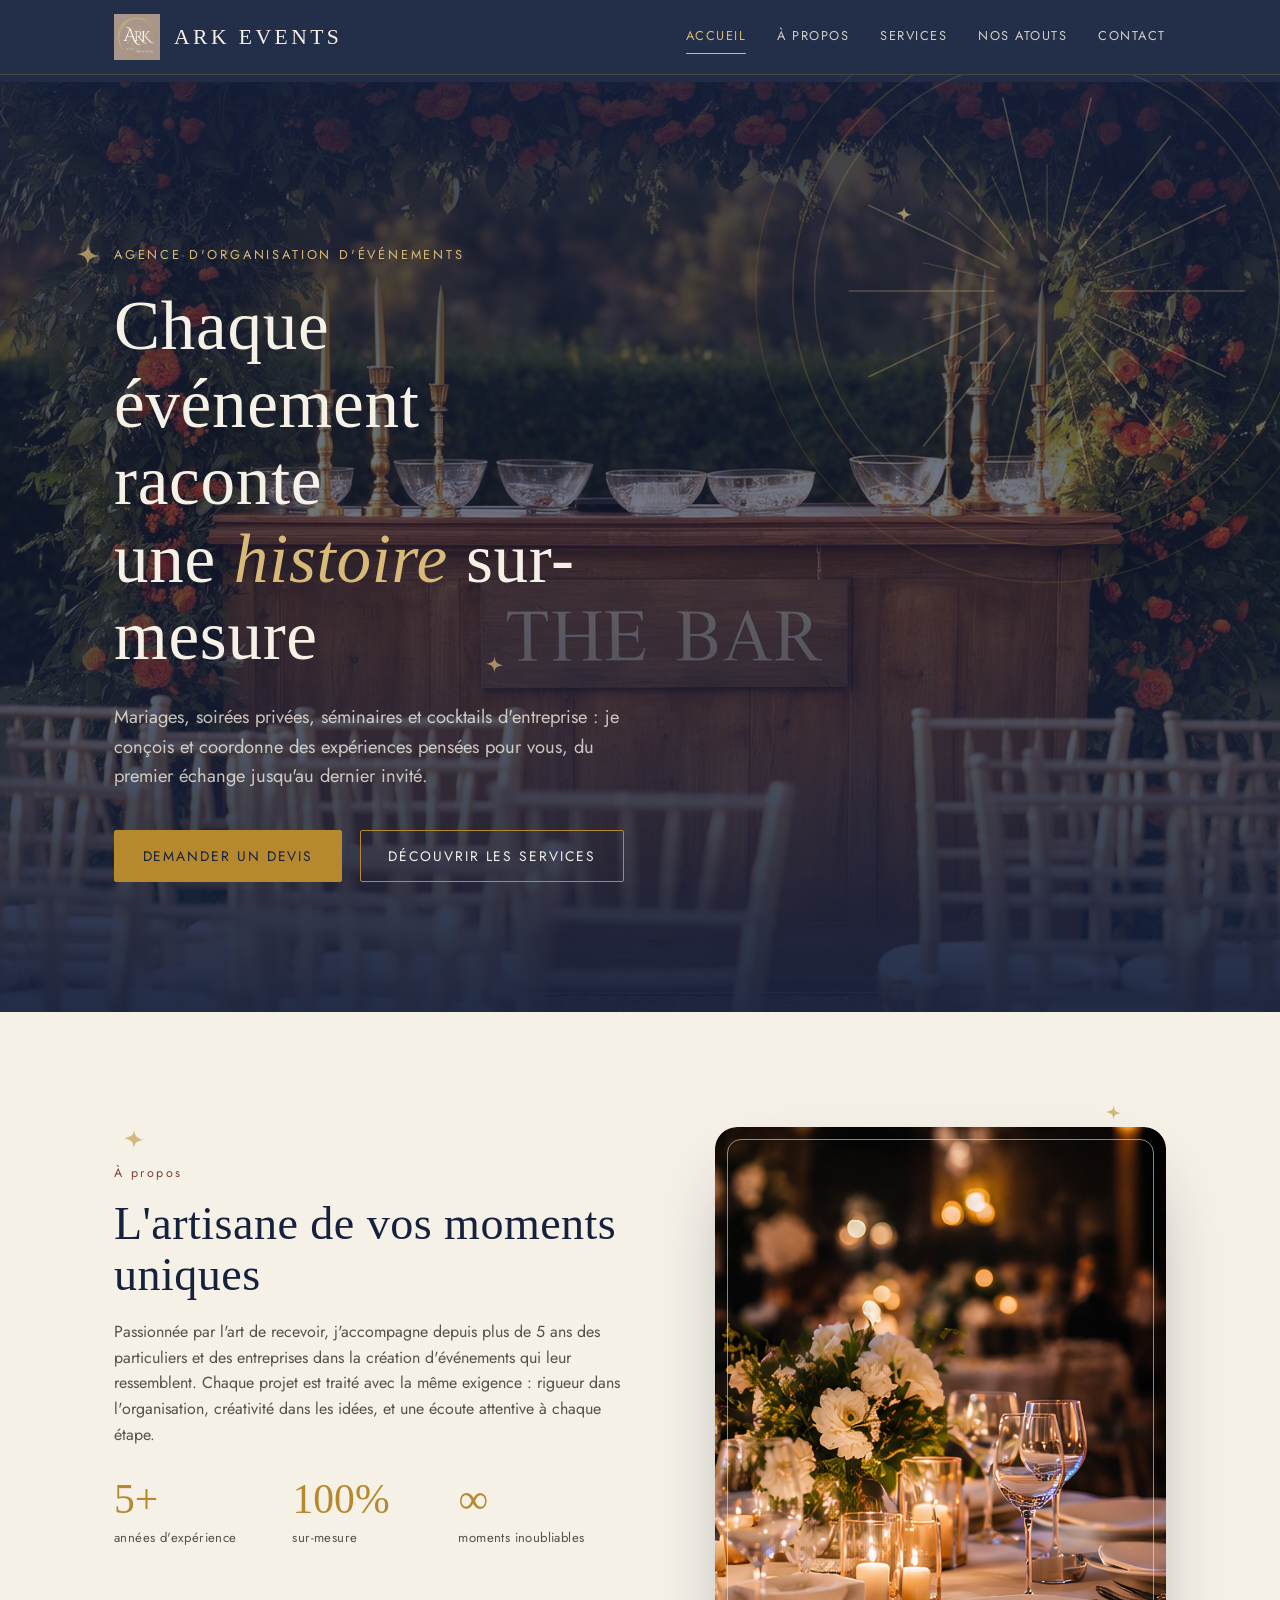
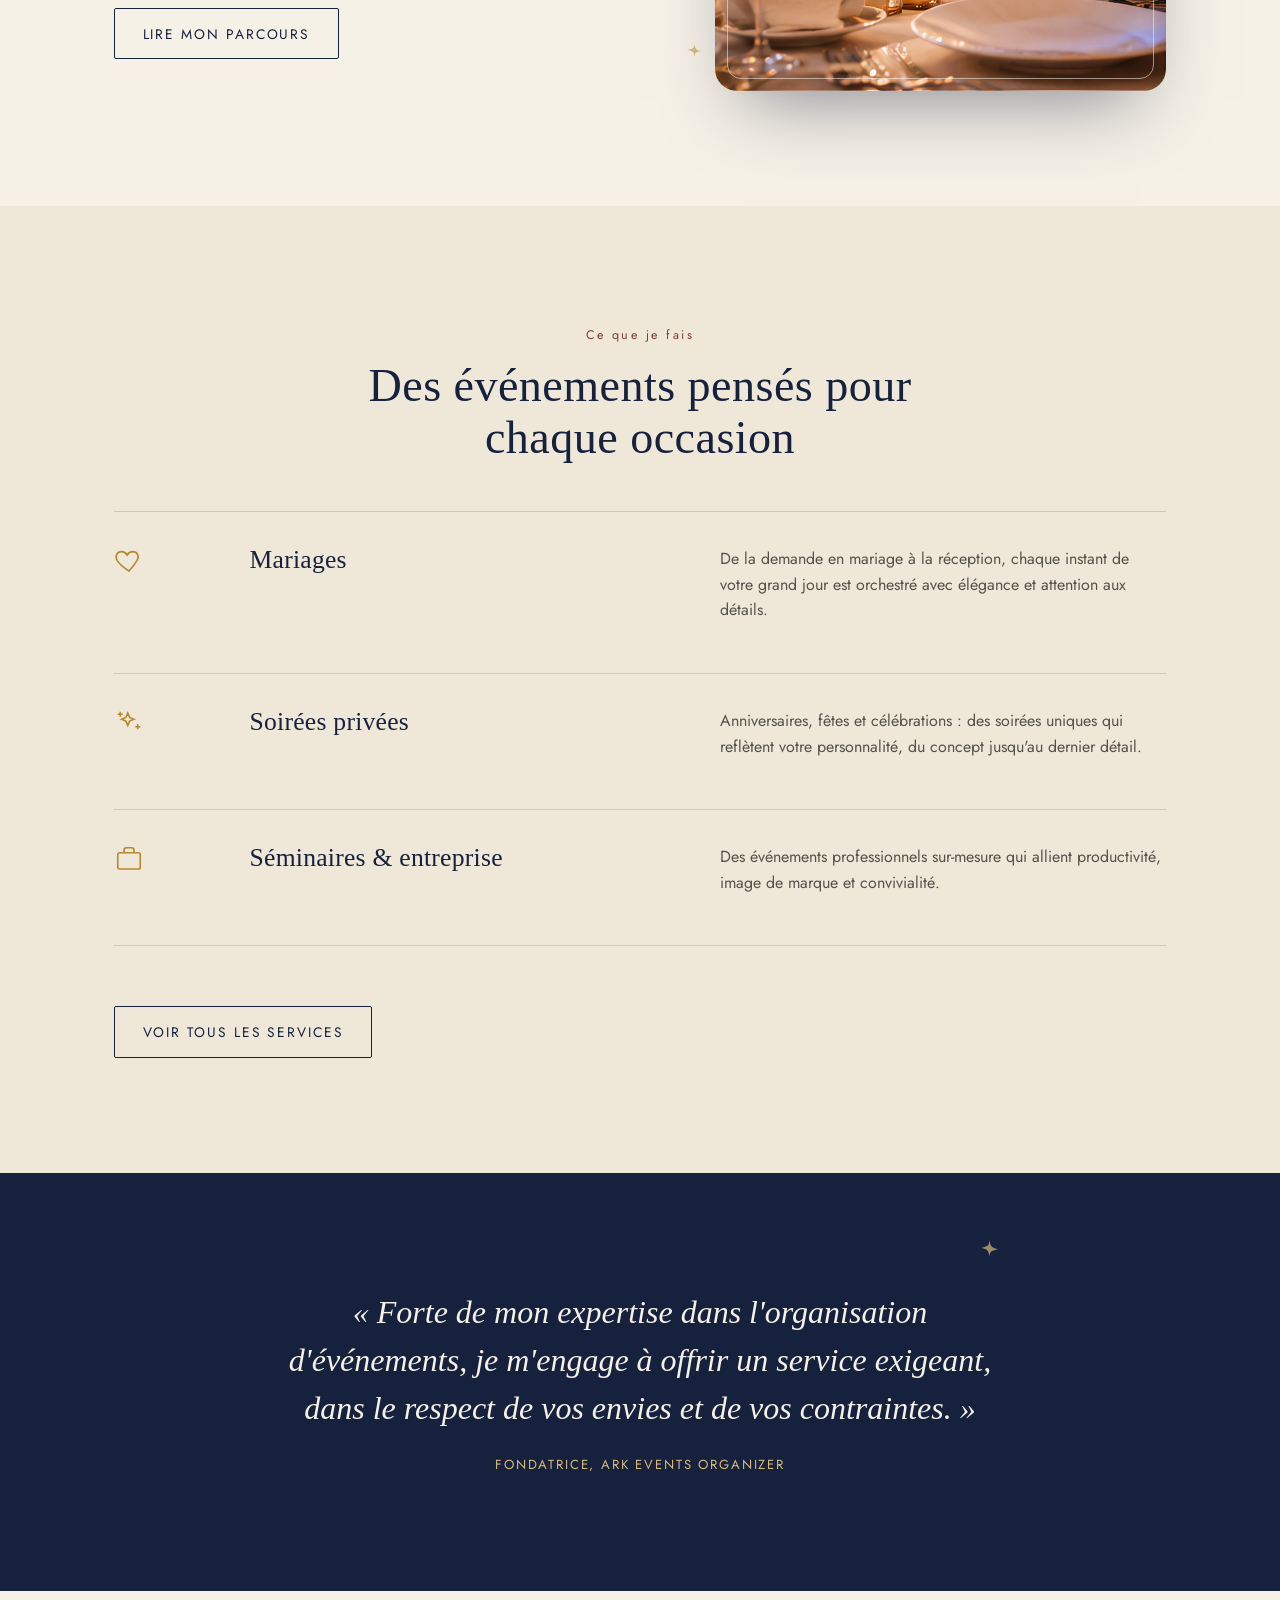
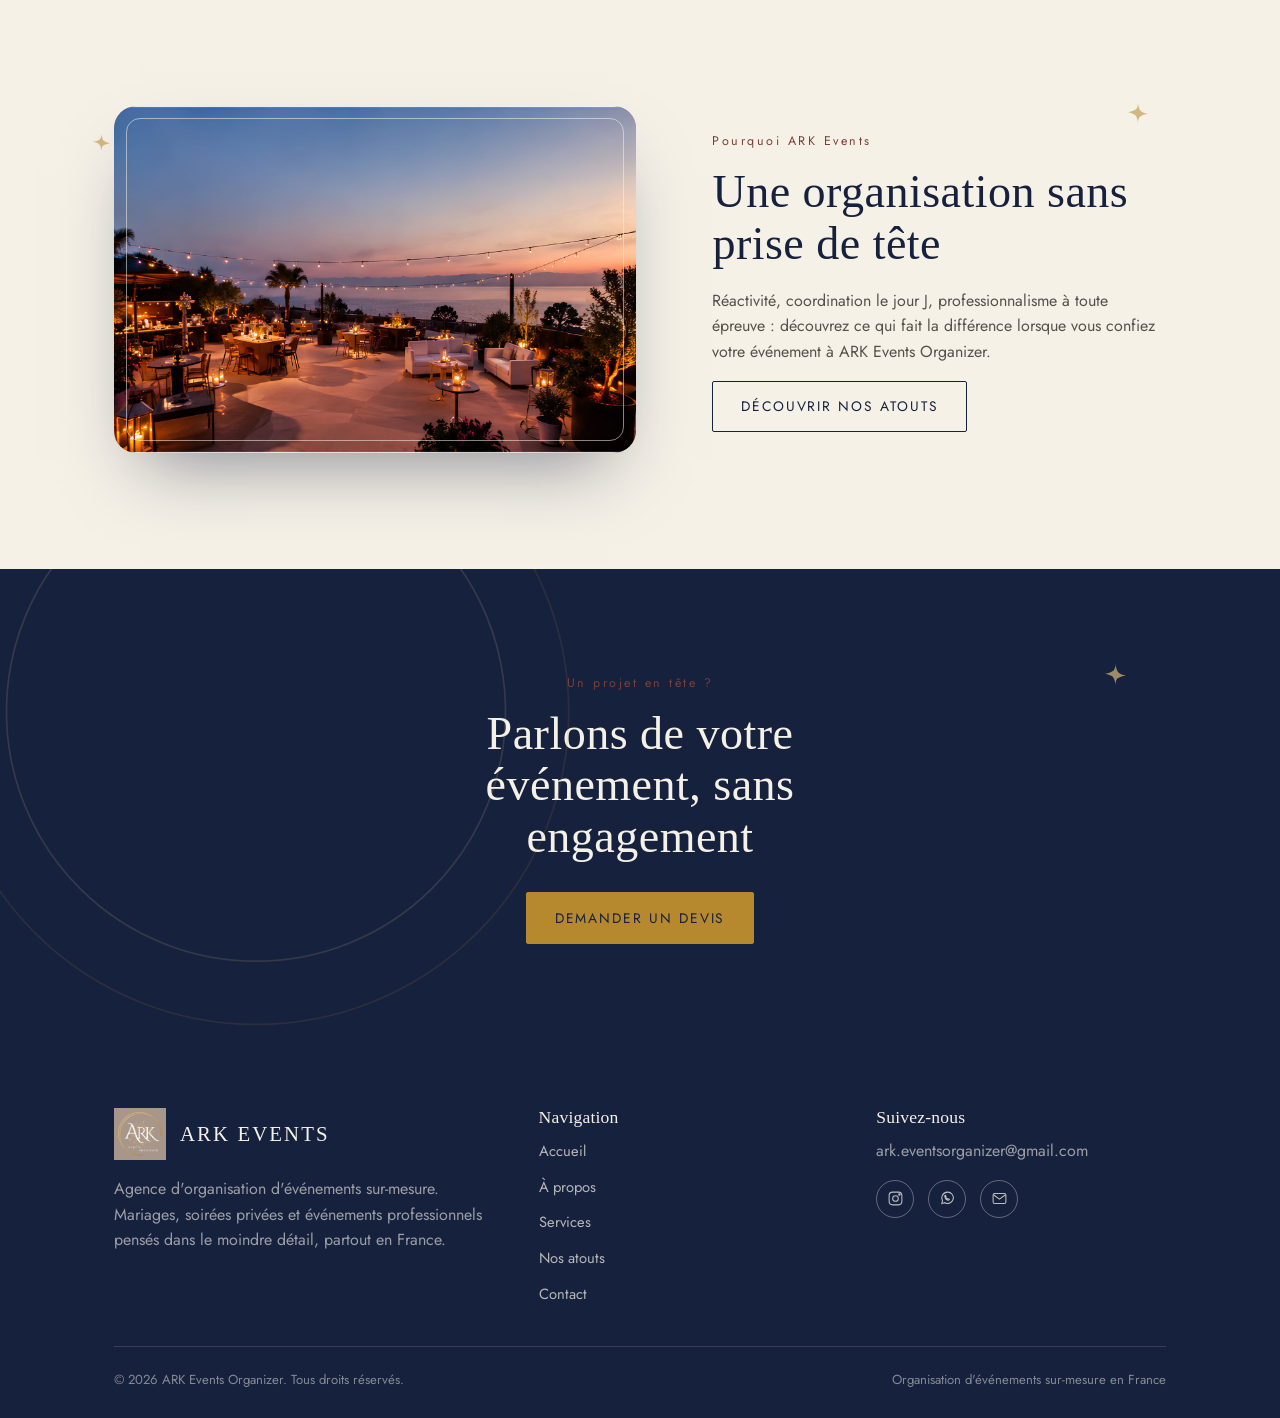
==== commit 05e610e6: "Add files via upload" ====
--- a/index.html
+++ b/index.html
@@ -5,17 +5,17 @@
 <meta name="viewport" content="width=device-width, initial-scale=1.0">
 <title>ARK Events Organizer — L'art de recevoir, sur-mesure</title>
 <meta name="description" content="ARK Events Organizer conçoit et orchestre des mariages, soirées privées et événements professionnels sur-mesure partout en France.">
-<link rel="icon" href="assets/img/logo.png?v=20260916b">
+<link rel="icon" href="assets/img/logo.png?v=20260915">
 <link rel="preconnect" href="https://fonts.googleapis.com">
-<link href="https://fonts.googleapis.com/css2?family=Cormorant+Garamond:ital,wght@0,400;0,500;1,400&family=Jost:wght@300;400;500&display=swap" rel="stylesheet">
-<link rel="stylesheet" href="assets/style.css?v=20260916b">
+<link href="https://fonts.googleapis.com/css2?family=Jost:ital,wght@0,300;0,400;0,500;0,600;1,500&display=swap" rel="stylesheet">
+<link rel="stylesheet" href="assets/style.css?v=20260915">
 </head>
 <body>
 
 <header class="site-header">
   <div class="container">
     <a href="index.html" class="brand">
-      <img src="assets/img/logo.png?v=20260916b" alt="ARK Events Organizer">
+      <img src="assets/img/logo.png?v=20260915" alt="ARK Events Organizer">
       <span class="brand-word">ARK EVENTS</span>
     </a>
     <nav class="nav" aria-label="Navigation principale">
@@ -33,9 +33,10 @@
 
 <main>
 
-  <section class="hero has-photo" data-stars="4">
-    <span class="spark" style="top:18%; left:6%; width:16px; height:16px; animation-delay:.2s;" aria-hidden="true"><svg viewBox="0 0 24 24" fill="currentColor"><path d="M12 0c.6 4.8 1.6 7.8 3.4 9.6C17.2 11.4 20.2 12.4 24 13c-3.8.6-6.8 1.6-9.6 3.4C12.6 18.2 12 20.8 12 24c-.6-4.8-1.6-7.8-3.4-9.6C6.8 12.6 3.8 12 0 11c3.8-.6 6.8-1.6 9.6-3.4C11.4 5.8 12 3.2 12 0Z"/></svg></span>
-    <span class="spark" style="top:62%; left:38%; width:12px; height:12px; animation-delay:1.4s;" aria-hidden="true"><svg viewBox="0 0 24 24" fill="currentColor"><path d="M12 0c.6 4.8 1.6 7.8 3.4 9.6C17.2 11.4 20.2 12.4 24 13c-3.8.6-6.8 1.6-9.6 3.4C12.6 18.2 12 20.8 12 24c-.6-4.8-1.6-7.8-3.4-9.6C6.8 12.6 3.8 12 0 11c3.8-.6 6.8-1.6 9.6-3.4C11.4 5.8 12 3.2 12 0Z"/></svg></span>
+  <section class="hero has-photo">
+    <span class="spark shoot" style="top:14%; left:70%; width:16px; height:16px; animation-delay:.8s;" aria-hidden="true"><svg viewBox="0 0 24 24" fill="currentColor"><path d="M12 0c.6 4.8 1.6 7.8 3.4 9.6C17.2 11.4 20.2 12.4 24 13c-3.8.6-6.8 1.6-9.6 3.4C12.6 18.2 12 20.8 12 24c-.6-4.8-1.6-7.8-3.4-9.6C6.8 12.6 3.8 12 0 11c3.8-.6 6.8-1.6 9.6-3.4C11.4 5.8 12 3.2 12 0Z"/></svg></span>
+    <span class="spark" style="top:18%; left:6%; width:22px; height:22px; animation-delay:.2s;" aria-hidden="true"><svg viewBox="0 0 24 24" fill="currentColor"><path d="M12 0c.6 4.8 1.6 7.8 3.4 9.6C17.2 11.4 20.2 12.4 24 13c-3.8.6-6.8 1.6-9.6 3.4C12.6 18.2 12 20.8 12 24c-.6-4.8-1.6-7.8-3.4-9.6C6.8 12.6 3.8 12 0 11c3.8-.6 6.8-1.6 9.6-3.4C11.4 5.8 12 3.2 12 0Z"/></svg></span>
+    <span class="spark" style="top:62%; left:38%; width:17px; height:17px; animation-delay:1.4s;" aria-hidden="true"><svg viewBox="0 0 24 24" fill="currentColor"><path d="M12 0c.6 4.8 1.6 7.8 3.4 9.6C17.2 11.4 20.2 12.4 24 13c-3.8.6-6.8 1.6-9.6 3.4C12.6 18.2 12 20.8 12 24c-.6-4.8-1.6-7.8-3.4-9.6C6.8 12.6 3.8 12 0 11c3.8-.6 6.8-1.6 9.6-3.4C11.4 5.8 12 3.2 12 0Z"/></svg></span>
     <div class="arkmark spin" aria-hidden="true"><svg viewBox="0 0 400 400" xmlns="http://www.w3.org/2000/svg">
       <circle cx="200" cy="200" r="188" stroke="#B6892E" stroke-width="1" opacity="0.28" fill="none"/>
       <circle cx="200" cy="200" r="164" stroke="#B6892E" stroke-width="1" opacity="0.45" fill="none"/>
@@ -53,10 +54,10 @@
     </div>
   </section>
 
-  <section class="band-ivory" data-stars="3">
+  <section class="band-ivory">
     <div class="container split">
       <div class="reveal" style="position:relative;">
-        <span class="spark" style="top:-6%; left:2%; width:14px; height:14px; animation-delay:.6s;" aria-hidden="true"><svg viewBox="0 0 24 24" fill="currentColor"><path d="M12 0c.6 4.8 1.6 7.8 3.4 9.6C17.2 11.4 20.2 12.4 24 13c-3.8.6-6.8 1.6-9.6 3.4C12.6 18.2 12 20.8 12 24c-.6-4.8-1.6-7.8-3.4-9.6C6.8 12.6 3.8 12 0 11c3.8-.6 6.8-1.6 9.6-3.4C11.4 5.8 12 3.2 12 0Z"/></svg></span>
+        <span class="spark" style="top:-6%; left:2%; width:20px; height:20px; animation-delay:.6s;" aria-hidden="true"><svg viewBox="0 0 24 24" fill="currentColor"><path d="M12 0c.6 4.8 1.6 7.8 3.4 9.6C17.2 11.4 20.2 12.4 24 13c-3.8.6-6.8 1.6-9.6 3.4C12.6 18.2 12 20.8 12 24c-.6-4.8-1.6-7.8-3.4-9.6C6.8 12.6 3.8 12 0 11c3.8-.6 6.8-1.6 9.6-3.4C11.4 5.8 12 3.2 12 0Z"/></svg></span>
         <span class="kicker">À propos</span>
         <h2>L'artisane de vos moments uniques</h2>
         <p>Passionnée par l'art de recevoir, j'accompagne depuis plus de 5 ans des particuliers et des entreprises dans la création d'événements qui leur ressemblent. Chaque projet est traité avec la même exigence : rigueur dans l'organisation, créativité dans les idées, et une écoute attentive à chaque étape.</p>
@@ -67,9 +68,13 @@
         </div>
         <a href="a-propos.html" class="btn btn-outline on-light mt-lg">Lire mon parcours</a>
       </div>
-      <div class="split-media reveal">
-        <div class="panel">
-          <img src="assets/img/wedding-table.jpg?v=20260916b" alt="Table dressée avec bougies et fleurs blanches pour un mariage" loading="lazy">
+      <div class="split-media reveal" style="position:relative;">
+        <span class="spark" style="top:-4%; right:10%; width:15px; height:15px; animation-delay:1.1s;" aria-hidden="true"><svg viewBox="0 0 24 24" fill="currentColor"><path d="M12 0c.6 4.8 1.6 7.8 3.4 9.6C17.2 11.4 20.2 12.4 24 13c-3.8.6-6.8 1.6-9.6 3.4C12.6 18.2 12 20.8 12 24c-.6-4.8-1.6-7.8-3.4-9.6C6.8 12.6 3.8 12 0 11c3.8-.6 6.8-1.6 9.6-3.4C11.4 5.8 12 3.2 12 0Z"/></svg></span>
+        <span class="spark" style="bottom:6%; left:-6%; width:13px; height:13px; animation-delay:2.2s;" aria-hidden="true"><svg viewBox="0 0 24 24" fill="currentColor"><path d="M12 0c.6 4.8 1.6 7.8 3.4 9.6C17.2 11.4 20.2 12.4 24 13c-3.8.6-6.8 1.6-9.6 3.4C12.6 18.2 12 20.8 12 24c-.6-4.8-1.6-7.8-3.4-9.6C6.8 12.6 3.8 12 0 11c3.8-.6 6.8-1.6 9.6-3.4C11.4 5.8 12 3.2 12 0Z"/></svg></span>
+        <div class="panel-wrap">
+          <div class="panel">
+            <img src="assets/img/wedding-table.jpg?v=20260915" alt="Table dressée avec bougies et fleurs blanches pour un mariage" loading="lazy">
+          </div>
         </div>
       </div>
     </div>
@@ -108,22 +113,26 @@
     </div>
   </section>
 
-  <section class="band-ink quote-band" data-stars="3">
+  <section class="band-ink quote-band">
+    <span class="spark" style="top:16%; right:22%; width:17px; height:17px; animation-delay:1.5s;" aria-hidden="true"><svg viewBox="0 0 24 24" fill="currentColor"><path d="M12 0c.6 4.8 1.6 7.8 3.4 9.6C17.2 11.4 20.2 12.4 24 13c-3.8.6-6.8 1.6-9.6 3.4C12.6 18.2 12 20.8 12 24c-.6-4.8-1.6-7.8-3.4-9.6C6.8 12.6 3.8 12 0 11c3.8-.6 6.8-1.6 9.6-3.4C11.4 5.8 12 3.2 12 0Z"/></svg></span>
     <div class="container reveal">
       <blockquote>« Forte de mon expertise dans l'organisation d'événements, je m'engage à offrir un service exigeant, dans le respect de vos envies et de vos contraintes. »</blockquote>
       <cite>Fondatrice, ARK Events Organizer</cite>
     </div>
   </section>
 
-  <section class="band-ivory" data-stars="3">
+  <section class="band-ivory">
     <div class="container split reverse">
-      <div class="split-media reveal">
-        <div class="panel short">
-          <img src="assets/img/terrace-sunset.jpg?v=20260916b" alt="Terrasse au coucher du soleil aménagée pour une réception" loading="lazy">
+      <div class="split-media reveal" style="position:relative;">
+        <span class="spark" style="top:8%; left:-4%; width:17px; height:17px; animation-delay:.3s;" aria-hidden="true"><svg viewBox="0 0 24 24" fill="currentColor"><path d="M12 0c.6 4.8 1.6 7.8 3.4 9.6C17.2 11.4 20.2 12.4 24 13c-3.8.6-6.8 1.6-9.6 3.4C12.6 18.2 12 20.8 12 24c-.6-4.8-1.6-7.8-3.4-9.6C6.8 12.6 3.8 12 0 11c3.8-.6 6.8-1.6 9.6-3.4C11.4 5.8 12 3.2 12 0Z"/></svg></span>
+        <div class="panel-wrap">
+          <div class="panel short">
+            <img src="assets/img/terrace-sunset.jpg?v=20260915" alt="Terrasse au coucher du soleil aménagée pour une réception" loading="lazy">
+          </div>
         </div>
       </div>
       <div class="reveal" style="position:relative;">
-        <span class="spark" style="top:-8%; right:4%; width:14px; height:14px; animation-delay:1s;" aria-hidden="true"><svg viewBox="0 0 24 24" fill="currentColor"><path d="M12 0c.6 4.8 1.6 7.8 3.4 9.6C17.2 11.4 20.2 12.4 24 13c-3.8.6-6.8 1.6-9.6 3.4C12.6 18.2 12 20.8 12 24c-.6-4.8-1.6-7.8-3.4-9.6C6.8 12.6 3.8 12 0 11c3.8-.6 6.8-1.6 9.6-3.4C11.4 5.8 12 3.2 12 0Z"/></svg></span>
+        <span class="spark" style="top:-8%; right:4%; width:20px; height:20px; animation-delay:1s;" aria-hidden="true"><svg viewBox="0 0 24 24" fill="currentColor"><path d="M12 0c.6 4.8 1.6 7.8 3.4 9.6C17.2 11.4 20.2 12.4 24 13c-3.8.6-6.8 1.6-9.6 3.4C12.6 18.2 12 20.8 12 24c-.6-4.8-1.6-7.8-3.4-9.6C6.8 12.6 3.8 12 0 11c3.8-.6 6.8-1.6 9.6-3.4C11.4 5.8 12 3.2 12 0Z"/></svg></span>
         <span class="kicker">Pourquoi ARK Events</span>
         <h2>Une organisation sans prise de tête</h2>
         <p>Réactivité, coordination le jour J, professionnalisme à toute épreuve : découvrez ce qui fait la différence lorsque vous confiez votre événement à ARK Events Organizer.</p>
@@ -132,8 +141,8 @@
     </div>
   </section>
 
-  <section class="cta-band" data-stars="2">
-    <span class="spark" style="top:20%; right:12%; width:15px; height:15px; animation-delay:.5s;" aria-hidden="true"><svg viewBox="0 0 24 24" fill="currentColor"><path d="M12 0c.6 4.8 1.6 7.8 3.4 9.6C17.2 11.4 20.2 12.4 24 13c-3.8.6-6.8 1.6-9.6 3.4C12.6 18.2 12 20.8 12 24c-.6-4.8-1.6-7.8-3.4-9.6C6.8 12.6 3.8 12 0 11c3.8-.6 6.8-1.6 9.6-3.4C11.4 5.8 12 3.2 12 0Z"/></svg></span>
+  <section class="cta-band">
+    <span class="spark" style="top:20%; right:12%; width:21px; height:21px; animation-delay:.5s;" aria-hidden="true"><svg viewBox="0 0 24 24" fill="currentColor"><path d="M12 0c.6 4.8 1.6 7.8 3.4 9.6C17.2 11.4 20.2 12.4 24 13c-3.8.6-6.8 1.6-9.6 3.4C12.6 18.2 12 20.8 12 24c-.6-4.8-1.6-7.8-3.4-9.6C6.8 12.6 3.8 12 0 11c3.8-.6 6.8-1.6 9.6-3.4C11.4 5.8 12 3.2 12 0Z"/></svg></span>
     <div class="arkmark" aria-hidden="true" style="top:-40%;left:-10%;width:60%;height:140%;"><svg viewBox="0 0 400 400" xmlns="http://www.w3.org/2000/svg">
       <circle cx="200" cy="200" r="188" stroke="#B6892E" stroke-width="1" opacity="0.25" fill="none"/>
       <circle cx="200" cy="200" r="150" stroke="#D8B978" stroke-width="1" opacity="0.3" fill="none"/>
@@ -154,7 +163,7 @@
     <div class="footer-grid">
       <div>
         <div class="footer-brand">
-          <img src="assets/img/logo.png?v=20260916b" alt="ARK Events Organizer">
+          <img src="assets/img/logo.png?v=20260915" alt="ARK Events Organizer">
           <span>ARK EVENTS</span>
         </div>
         <p>Agence d'organisation d'événements sur-mesure. Mariages, soirées privées et événements professionnels pensés dans le moindre détail, partout en France.</p>
@@ -171,11 +180,11 @@
       </div>
       <div>
         <h4>Suivez-nous</h4>
-        <p>contact@arkeventsorganizer.com</p>
+        <p>ark.eventsorganizer@gmail.com</p>
         <div class="social-row">
           <a href="https://www.instagram.com/arkeventsorganizer?stkn=bW0ybzRhdjY0amNh" aria-label="Instagram" target="_blank" rel="noopener"><svg width="17" height="17" viewBox="0 0 24 24" fill="none" stroke="currentColor" stroke-width="1.5"><rect x="3" y="3" width="18" height="18" rx="5"/><circle cx="12" cy="12" r="4"/><circle cx="17.5" cy="6.5" r="1"/></svg></a>
           <a href="https://wa.me/33678030066?text=Bonjour%20ARK%20Events%20Organizer%2C%20je%20souhaite%20avoir%20plus%20d%27informations%20sur%20vos%20services." aria-label="WhatsApp" target="_blank" rel="noopener"><svg width="17" height="17" viewBox="0 0 24 24" fill="none" stroke="currentColor" stroke-width="1.5"><path d="M12 3a8 8 0 0 0-7 12l-1 4 4.2-1.1A8 8 0 1 0 12 3Z"/><path d="M8.5 9.3c.3 2.7 2.5 4.9 5.2 5.2l1-1.3-2-1-.6.6a5 5 0 0 1-2.6-2.6l.6-.6-1-2-1.3 1Z"/></svg></a>
-          <a href="mailto:contact@arkeventsorganizer.com?subject=Demande%20d%27informations%20%E2%80%93%20ARK%20Events%20Organizer&body=Bonjour%2C%0A%0AJe%20souhaite%20avoir%20plus%20d%27informations%20sur%20vos%20services.%0A%0A" aria-label="E-mail"><svg width="17" height="17" viewBox="0 0 24 24" fill="none" stroke="currentColor" stroke-width="1.5"><rect x="3" y="5" width="18" height="14" rx="2"/><path d="m4 7 8 6 8-6"/></svg></a>
+          <a href="mailto:ark.eventsorganizer@gmail.com?subject=Demande%20d%27informations%20%E2%80%93%20ARK%20Events%20Organizer&body=Bonjour%2C%0A%0AJe%20souhaite%20avoir%20plus%20d%27informations%20sur%20vos%20services.%0A%0A" aria-label="E-mail"><svg width="17" height="17" viewBox="0 0 24 24" fill="none" stroke="currentColor" stroke-width="1.5"><rect x="3" y="5" width="18" height="14" rx="2"/><path d="m4 7 8 6 8-6"/></svg></a>
         </div>
       </div>
     </div>
@@ -186,6 +195,6 @@
   </div>
 </footer>
 
-<script src="script.js?v=20260916b"></script>
+<script src="script.js?v=20260915"></script>
 </body>
 </html>
--- a/assets/style.css
+++ b/assets/style.css
@@ -108,7 +108,7 @@
   padding-block: 14px;
 }
 .brand{ display:flex; align-items:center; gap:14px; }
-.brand img{ height: 46px; width:46px; object-fit:cover; border-radius:50%; }
+.brand img{ height: 46px; width:auto; }
 .brand-word{ font-family: var(--serif); color: var(--ivory); font-size: 1.35rem; letter-spacing: 0.16em; }
 
 .nav{ display:flex; align-items:center; gap: clamp(18px, 2.4vw, 40px); }
@@ -161,7 +161,7 @@
 .footer-links a{ color: rgba(246,241,231,0.72); font-size:0.92rem; transition: color .3s ease; }
 .footer-links a:hover{ color: var(--gold-soft); }
 .footer-brand{ display:flex; align-items:center; gap:14px; margin-bottom:16px; }
-.footer-brand img{ height:52px; width:52px; object-fit:cover; border-radius:50%; }
+.footer-brand img{ height:52px; }
 .footer-brand span{ font-family: var(--serif); font-size:1.3rem; color: var(--ivory); letter-spacing:0.1em; }
 .social-row{ display:flex; gap:14px; margin-top:14px; }
 .social-row a{
@@ -185,17 +185,13 @@
   background: var(--ink);
   color: var(--ivory);
   overflow:hidden;
-  display:flex;
-  align-items:center;
-  min-height: min(86vh, 800px);
-  padding-block: clamp(120px, 14vw, 170px) clamp(60px, 8vw, 100px);
-}
-.hero .container{ position:relative; z-index:2; width:100%; text-align:center; }
+  padding-block: clamp(90px, 16vw, 170px) clamp(70px, 12vw, 130px);
+}
+.hero .container{ position:relative; z-index:2; }
 .hero.has-photo{
   background:
-    linear-gradient(180deg, rgba(22,33,62,0.78) 0%, rgba(22,33,62,0.5) 42%, rgba(22,33,62,0.95) 100%),
-    url("img/hero-event.jpg") center 40% / cover no-repeat;
-  background-attachment: scroll;
+    linear-gradient(180deg, rgba(22,33,62,0.86) 0%, rgba(22,33,62,0.6) 45%, rgba(22,33,62,0.95) 100%),
+    url("img/hero-event.jpg") center 38% / cover no-repeat;
 }
 .page-hero.has-photo{
   background:
@@ -206,15 +202,11 @@
   font-size: 0.8rem; letter-spacing: 0.22em; text-transform: uppercase;
   color: var(--gold-soft); margin-bottom: 22px; display:block;
 }
-.hero h1{ color: var(--ivory); max-width: 19ch; margin-inline:auto; }
-.hero.has-photo h1, .hero.has-photo .hero-lede, .hero.has-photo .hero-eyebrow{ text-shadow: 0 2px 20px rgba(0,0,0,0.55); }
+.hero h1{ color: var(--ivory); max-width: 15ch; }
 .hero h1 em{ font-style: italic; color: var(--gold-soft); }
-.hero-lede{ color: rgba(246,241,231,0.82); font-size: 1.15rem; max-width: 46ch; margin: 18px auto 0; }
-.hero-actions{ display:flex; gap:18px; margin-top: 40px; flex-wrap:wrap; justify-content:center; }
-.hero .arkmark{ top: -12%; right: -8%; width: min(56vw, 600px); height: min(56vw, 600px); opacity:0.35; }
-@media (max-width: 640px){
-  .hero{ min-height: min(92vh, 680px); }
-}
+.hero-lede{ color: rgba(246,241,231,0.78); font-size: 1.15rem; max-width: 46ch; margin-top: 18px; }
+.hero-actions{ display:flex; gap:18px; margin-top: 40px; flex-wrap:wrap; }
+.hero .arkmark{ top: -10%; right: -6%; width: min(58vw, 620px); height: min(58vw, 620px); }
 
 /* ---------- bandes / sections ---------- */
 section{ padding-block: clamp(64px, 9vw, 120px); }
@@ -246,7 +238,7 @@
   gap: clamp(32px, 6vw, 80px);
   align-items:center;
 }
-.split.reverse{ grid-template-columns: 1.05fr 0.95fr; }
+.split.reverse{ grid-template-columns: 1.15fr 1fr; }
 .split.reverse .split-media{ order:-1; }
 @media (max-width: 860px){
   .split, .split.reverse{ grid-template-columns: 1fr; }
@@ -259,65 +251,32 @@
 .stat .label{ font-size: 0.82rem; color: var(--text-dim); margin-top:6px; letter-spacing:0.03em; }
 .band-ink .stat .label{ color: rgba(246,241,231,0.65); }
 
-/* ---------- media / panneau photo (cadre premium, sans carré ni liseré) ---------- */
-.panel-wrap{
-  position:relative;
-  perspective: 1200px;
-}
-.panel-wrap::before{
-  content:"";
-  position:absolute;
-  inset: -14px;
-  border: 1px solid var(--line);
-  z-index:0;
-  pointer-events:none;
-  transition: inset .5s ease, border-color .5s ease;
-}
-.panel-wrap:hover::before{ inset: -20px; border-color: rgba(182,137,46,0.6); }
-
+/* ---------- media / panneau photo ---------- */
 .panel{
   position:relative;
-  aspect-ratio: 3/4;
-  border-radius: 0;
+  aspect-ratio: 4/5;
+  border-radius: 22px;
   background: linear-gradient(155deg, #C7B29B 0%, #A9927F 46%, #8B7360 100%);
   overflow:hidden;
   display:flex; align-items:center; justify-content:center;
-  box-shadow: 0 40px 70px -34px rgba(22,33,62,0.5), 0 6px 18px -8px rgba(22,33,62,0.3);
-  z-index:1;
+  box-shadow: 0 35px 70px -28px rgba(22,33,62,0.5);
 }
 .panel img{
   position:absolute; inset:0; width:100%; height:100%; object-fit:cover;
-  transition: transform 1s ease;
-}
-.panel:hover img{ transform: scale(1.055); }
+  border-radius: inherit;
+  transition: transform 0.8s ease;
+}
+.panel:hover img{ transform: scale(1.04); }
 .panel .arkmark{ width:78%; height:78%; opacity:0.85; }
-
-/* coins dorés type "galerie", au lieu du liseré blanc plein */
-.panel::before,
 .panel::after{
   content:"";
-  position:absolute;
-  width: 30px; height: 30px;
-  border-color: var(--gold-soft);
-  border-style: solid;
-  border-width: 0;
+  position:absolute; inset: 12px;
+  border-radius: 14px;
+  border: 1px solid rgba(246,241,231,0.55);
   pointer-events:none;
   z-index:2;
-  opacity: .9;
-}
-.panel::before{
-  top: 14px; left: 14px;
-  border-top-width: 1.5px; border-left-width: 1.5px;
-}
-.panel::after{
-  bottom: 14px; right: 14px;
-  border-bottom-width: 1.5px; border-right-width: 1.5px;
-}
-.panel.short{ aspect-ratio: 4/3; }
-@media (max-width: 640px){
-  .panel{ aspect-ratio: 4/5; }
-  .panel.short{ aspect-ratio: 16/11; }
-}
+}
+.panel.short{ aspect-ratio: 3/2; }
 
 /* ---------- listes de services ---------- */
 .service-list{ display:flex; flex-direction:column; }
@@ -486,35 +445,13 @@
   opacity: 0.7;
   pointer-events: none;
   z-index: 3;
-  animation: twinkle 3.4s ease-in-out infinite;
-  filter: drop-shadow(0 0 8px rgba(216,185,120,0.65));
+  animation: twinkle 3.2s ease-in-out infinite;
 }
 .spark svg{ display:block; width:100%; height:100%; }
-.band-ivory .spark, .band-dim .spark{ color: var(--gold); opacity:0.55; filter: drop-shadow(0 0 6px rgba(182,137,46,0.4)); }
+.band-ivory .spark, .band-dim .spark{ color: var(--gold); opacity:0.55; }
 @keyframes twinkle{
   0%, 100%{ transform: scale(0.55) rotate(0deg); opacity: 0.2; }
-  50%{ transform: scale(1.15) rotate(12deg); opacity: 0.95; }
-}
-
-/* ---------- étoile filante (accent galaxie, réservé aux fonds sombres) ---------- */
-.spark.shoot{
-  animation: shoot-fly 6.5s ease-in infinite;
-}
-.spark.shoot::before{
-  content:"";
-  position:absolute;
-  top:50%; right:100%;
-  width: 64px; height:1.5px;
-  background: linear-gradient(90deg, transparent, rgba(216,185,120,0.75));
-  transform: translateY(-50%) rotate(180deg);
-  transform-origin: right center;
-}
-@keyframes shoot-fly{
-  0%{ transform: translate(0,0) scale(0.6) rotate(0deg); opacity: 0; }
-  4%{ opacity: 1; }
-  8%{ transform: translate(20px,13px) scale(1) rotate(0deg); }
-  34%{ transform: translate(140px, 90px) scale(1) rotate(0deg); opacity: 0; }
-  100%{ opacity: 0; transform: translate(0,0) scale(0.6) rotate(0deg); }
+  50%{ transform: scale(1) rotate(12deg); opacity: 0.9; }
 }
 
 /* ---------- rotation lente du motif de marque (arrière-plan animé, léger) ---------- */
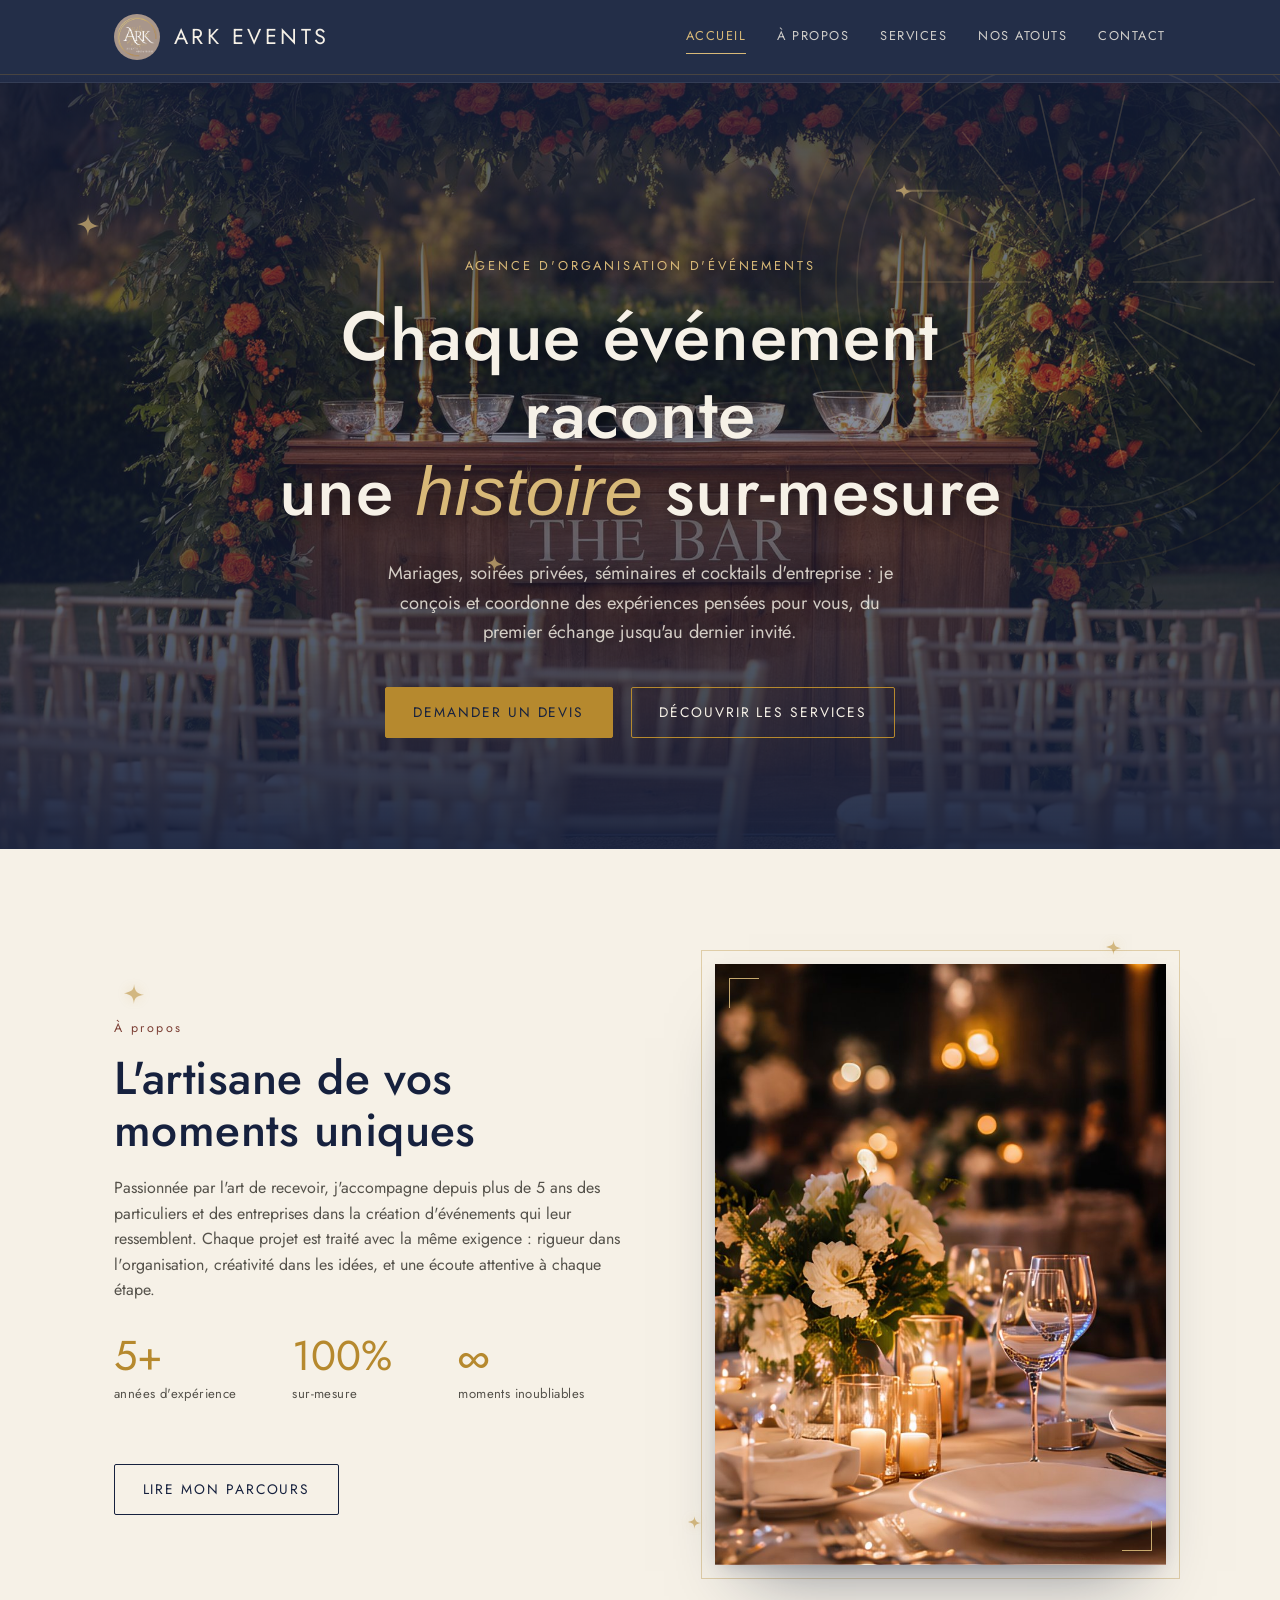
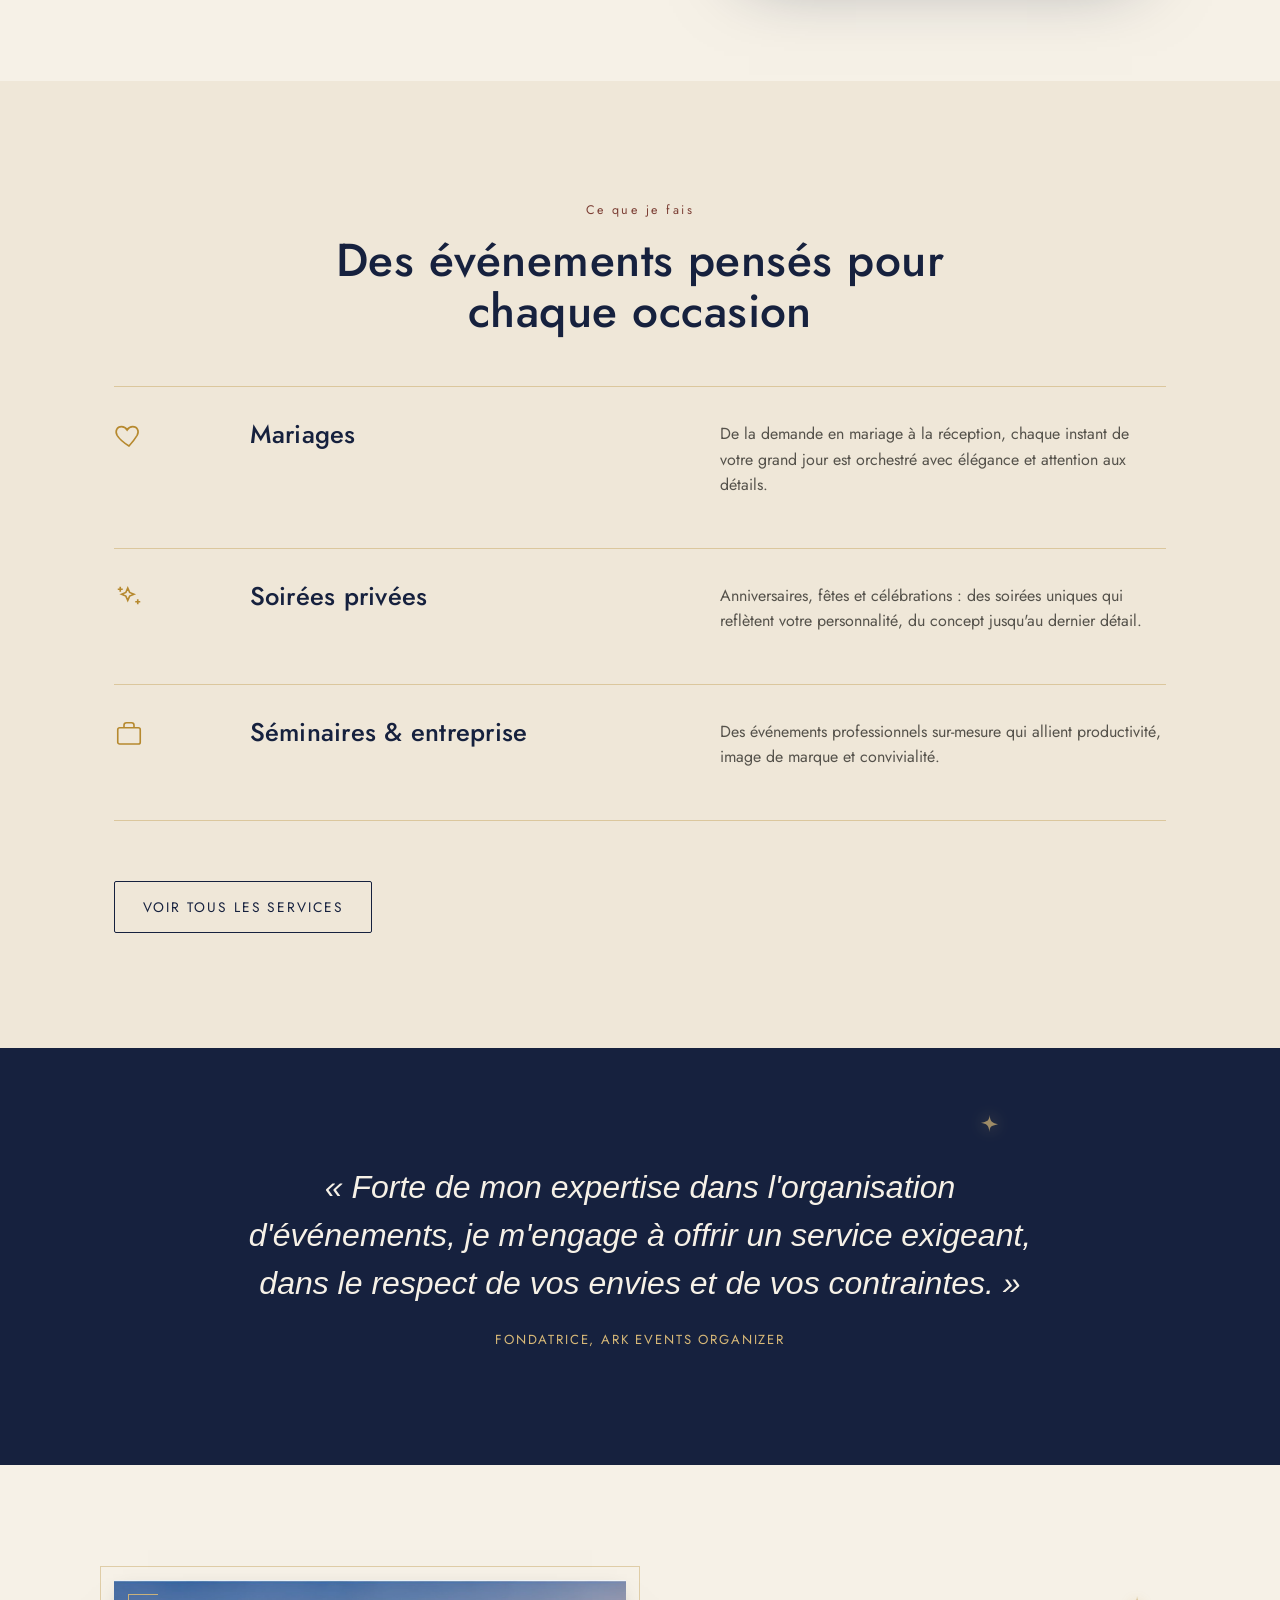
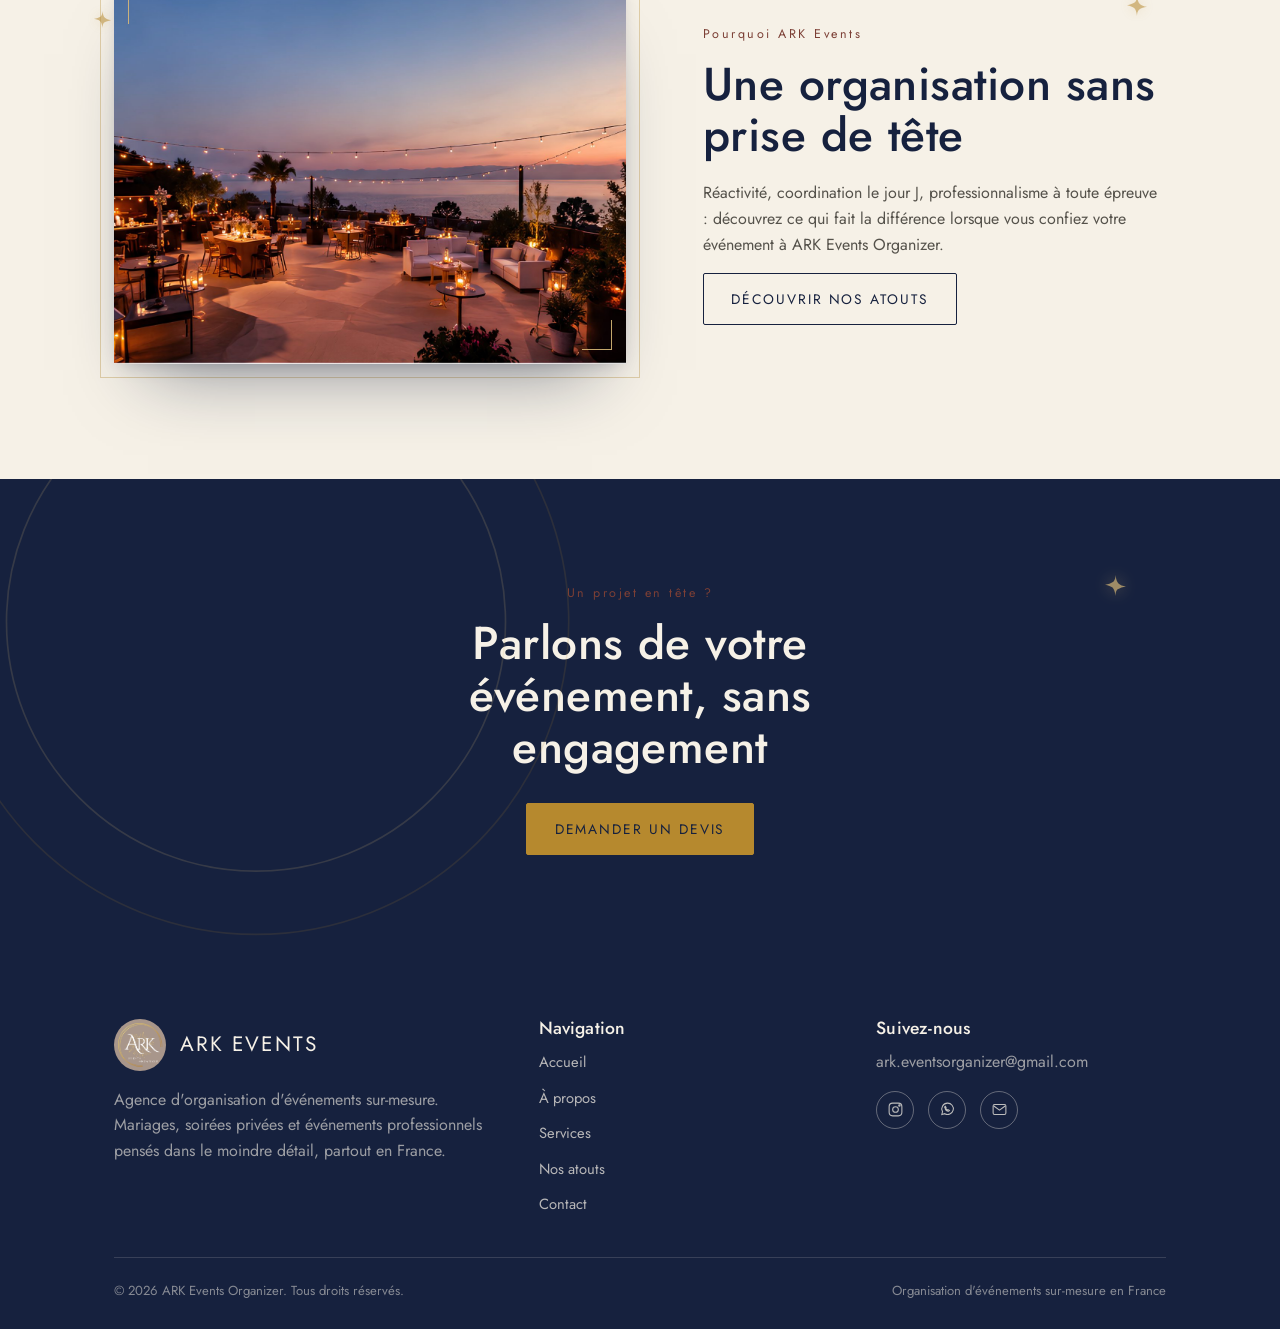
==== commit c51f8e3f: "Add Vercel insights tracking script Added Vercel insights script and tracking setup." ====
--- a/index.html
+++ b/index.html
@@ -9,6 +9,10 @@
 <link rel="preconnect" href="https://fonts.googleapis.com">
 <link href="https://fonts.googleapis.com/css2?family=Jost:ital,wght@0,300;0,400;0,500;0,600;1,500&display=swap" rel="stylesheet">
 <link rel="stylesheet" href="assets/style.css?v=20260915">
+<script>
+  window.va = window.va || function () { (window.vaq = window.vaq || []).push(arguments); };
+</script>
+<script defer src="/_vercel/insights/script.js"></script>
 </head>
 <body>
 
--- a/assets/style.css
+++ b/assets/style.css
@@ -17,7 +17,7 @@
   --text-dim:   #55524B;
   --line:       rgba(182,137,46,0.35);
 
-  --serif: "Cormorant Garamond", "Times New Roman", serif;
+  --serif: "Jost", "Segoe UI", sans-serif;
   --sans:  "Jost", "Segoe UI", sans-serif;
 
   --max: 1180px;
@@ -48,7 +48,7 @@
   margin: 0 0 0.4em;
   letter-spacing: 0.01em;
 }
-h1{ font-size: clamp(2.6rem, 5.4vw, 4.6rem); font-weight: 400; }
+h1{ font-size: clamp(2.6rem, 5.4vw, 4.6rem); font-weight: 500; }
 h2{ font-size: clamp(2rem, 3.6vw, 3rem); }
 h3{ font-size: clamp(1.35rem, 2vw, 1.7rem); }
 
@@ -108,7 +108,7 @@
   padding-block: 14px;
 }
 .brand{ display:flex; align-items:center; gap:14px; }
-.brand img{ height: 46px; width:auto; }
+.brand img{ height: 46px; width:46px; object-fit:cover; border-radius:50%; }
 .brand-word{ font-family: var(--serif); color: var(--ivory); font-size: 1.35rem; letter-spacing: 0.16em; }
 
 .nav{ display:flex; align-items:center; gap: clamp(18px, 2.4vw, 40px); }
@@ -161,7 +161,7 @@
 .footer-links a{ color: rgba(246,241,231,0.72); font-size:0.92rem; transition: color .3s ease; }
 .footer-links a:hover{ color: var(--gold-soft); }
 .footer-brand{ display:flex; align-items:center; gap:14px; margin-bottom:16px; }
-.footer-brand img{ height:52px; }
+.footer-brand img{ height:52px; width:52px; object-fit:cover; border-radius:50%; }
 .footer-brand span{ font-family: var(--serif); font-size:1.3rem; color: var(--ivory); letter-spacing:0.1em; }
 .social-row{ display:flex; gap:14px; margin-top:14px; }
 .social-row a{
@@ -185,13 +185,17 @@
   background: var(--ink);
   color: var(--ivory);
   overflow:hidden;
-  padding-block: clamp(90px, 16vw, 170px) clamp(70px, 12vw, 130px);
-}
-.hero .container{ position:relative; z-index:2; }
+  display:flex;
+  align-items:center;
+  min-height: min(86vh, 800px);
+  padding-block: clamp(120px, 14vw, 170px) clamp(60px, 8vw, 100px);
+}
+.hero .container{ position:relative; z-index:2; width:100%; text-align:center; }
 .hero.has-photo{
   background:
-    linear-gradient(180deg, rgba(22,33,62,0.86) 0%, rgba(22,33,62,0.6) 45%, rgba(22,33,62,0.95) 100%),
-    url("img/hero-event.jpg") center 38% / cover no-repeat;
+    linear-gradient(180deg, rgba(22,33,62,0.78) 0%, rgba(22,33,62,0.5) 42%, rgba(22,33,62,0.95) 100%),
+    url("img/hero-event.jpg") center 40% / cover no-repeat;
+  background-attachment: scroll;
 }
 .page-hero.has-photo{
   background:
@@ -202,11 +206,15 @@
   font-size: 0.8rem; letter-spacing: 0.22em; text-transform: uppercase;
   color: var(--gold-soft); margin-bottom: 22px; display:block;
 }
-.hero h1{ color: var(--ivory); max-width: 15ch; }
+.hero h1{ color: var(--ivory); max-width: 19ch; margin-inline:auto; }
+.hero.has-photo h1, .hero.has-photo .hero-lede, .hero.has-photo .hero-eyebrow{ text-shadow: 0 2px 20px rgba(0,0,0,0.55); }
 .hero h1 em{ font-style: italic; color: var(--gold-soft); }
-.hero-lede{ color: rgba(246,241,231,0.78); font-size: 1.15rem; max-width: 46ch; margin-top: 18px; }
-.hero-actions{ display:flex; gap:18px; margin-top: 40px; flex-wrap:wrap; }
-.hero .arkmark{ top: -10%; right: -6%; width: min(58vw, 620px); height: min(58vw, 620px); }
+.hero-lede{ color: rgba(246,241,231,0.82); font-size: 1.15rem; max-width: 46ch; margin: 18px auto 0; }
+.hero-actions{ display:flex; gap:18px; margin-top: 40px; flex-wrap:wrap; justify-content:center; }
+.hero .arkmark{ top: -12%; right: -8%; width: min(56vw, 600px); height: min(56vw, 600px); opacity:0.35; }
+@media (max-width: 640px){
+  .hero{ min-height: min(92vh, 680px); }
+}
 
 /* ---------- bandes / sections ---------- */
 section{ padding-block: clamp(64px, 9vw, 120px); }
@@ -238,7 +246,7 @@
   gap: clamp(32px, 6vw, 80px);
   align-items:center;
 }
-.split.reverse{ grid-template-columns: 1.15fr 1fr; }
+.split.reverse{ grid-template-columns: 1.05fr 0.95fr; }
 .split.reverse .split-media{ order:-1; }
 @media (max-width: 860px){
   .split, .split.reverse{ grid-template-columns: 1fr; }
@@ -251,32 +259,65 @@
 .stat .label{ font-size: 0.82rem; color: var(--text-dim); margin-top:6px; letter-spacing:0.03em; }
 .band-ink .stat .label{ color: rgba(246,241,231,0.65); }
 
-/* ---------- media / panneau photo ---------- */
+/* ---------- media / panneau photo (cadre premium, sans carré ni liseré) ---------- */
+.panel-wrap{
+  position:relative;
+  perspective: 1200px;
+}
+.panel-wrap::before{
+  content:"";
+  position:absolute;
+  inset: -14px;
+  border: 1px solid var(--line);
+  z-index:0;
+  pointer-events:none;
+  transition: inset .5s ease, border-color .5s ease;
+}
+.panel-wrap:hover::before{ inset: -20px; border-color: rgba(182,137,46,0.6); }
+
 .panel{
   position:relative;
-  aspect-ratio: 4/5;
-  border-radius: 22px;
+  aspect-ratio: 3/4;
+  border-radius: 0;
   background: linear-gradient(155deg, #C7B29B 0%, #A9927F 46%, #8B7360 100%);
   overflow:hidden;
   display:flex; align-items:center; justify-content:center;
-  box-shadow: 0 35px 70px -28px rgba(22,33,62,0.5);
+  box-shadow: 0 40px 70px -34px rgba(22,33,62,0.5), 0 6px 18px -8px rgba(22,33,62,0.3);
+  z-index:1;
 }
 .panel img{
   position:absolute; inset:0; width:100%; height:100%; object-fit:cover;
-  border-radius: inherit;
-  transition: transform 0.8s ease;
-}
-.panel:hover img{ transform: scale(1.04); }
+  transition: transform 1s ease;
+}
+.panel:hover img{ transform: scale(1.055); }
 .panel .arkmark{ width:78%; height:78%; opacity:0.85; }
+
+/* coins dorés type "galerie", au lieu du liseré blanc plein */
+.panel::before,
 .panel::after{
   content:"";
-  position:absolute; inset: 12px;
-  border-radius: 14px;
-  border: 1px solid rgba(246,241,231,0.55);
+  position:absolute;
+  width: 30px; height: 30px;
+  border-color: var(--gold-soft);
+  border-style: solid;
+  border-width: 0;
   pointer-events:none;
   z-index:2;
-}
-.panel.short{ aspect-ratio: 3/2; }
+  opacity: .9;
+}
+.panel::before{
+  top: 14px; left: 14px;
+  border-top-width: 1.5px; border-left-width: 1.5px;
+}
+.panel::after{
+  bottom: 14px; right: 14px;
+  border-bottom-width: 1.5px; border-right-width: 1.5px;
+}
+.panel.short{ aspect-ratio: 4/3; }
+@media (max-width: 640px){
+  .panel{ aspect-ratio: 4/5; }
+  .panel.short{ aspect-ratio: 16/11; }
+}
 
 /* ---------- listes de services ---------- */
 .service-list{ display:flex; flex-direction:column; }
@@ -445,13 +486,35 @@
   opacity: 0.7;
   pointer-events: none;
   z-index: 3;
-  animation: twinkle 3.2s ease-in-out infinite;
+  animation: twinkle 3.4s ease-in-out infinite;
+  filter: drop-shadow(0 0 8px rgba(216,185,120,0.65));
 }
 .spark svg{ display:block; width:100%; height:100%; }
-.band-ivory .spark, .band-dim .spark{ color: var(--gold); opacity:0.55; }
+.band-ivory .spark, .band-dim .spark{ color: var(--gold); opacity:0.55; filter: drop-shadow(0 0 6px rgba(182,137,46,0.4)); }
 @keyframes twinkle{
   0%, 100%{ transform: scale(0.55) rotate(0deg); opacity: 0.2; }
-  50%{ transform: scale(1) rotate(12deg); opacity: 0.9; }
+  50%{ transform: scale(1.15) rotate(12deg); opacity: 0.95; }
+}
+
+/* ---------- étoile filante (accent galaxie, réservé aux fonds sombres) ---------- */
+.spark.shoot{
+  animation: shoot-fly 6.5s ease-in infinite;
+}
+.spark.shoot::before{
+  content:"";
+  position:absolute;
+  top:50%; right:100%;
+  width: 64px; height:1.5px;
+  background: linear-gradient(90deg, transparent, rgba(216,185,120,0.75));
+  transform: translateY(-50%) rotate(180deg);
+  transform-origin: right center;
+}
+@keyframes shoot-fly{
+  0%{ transform: translate(0,0) scale(0.6) rotate(0deg); opacity: 0; }
+  4%{ opacity: 1; }
+  8%{ transform: translate(20px,13px) scale(1) rotate(0deg); }
+  34%{ transform: translate(140px, 90px) scale(1) rotate(0deg); opacity: 0; }
+  100%{ opacity: 0; transform: translate(0,0) scale(0.6) rotate(0deg); }
 }
 
 /* ---------- rotation lente du motif de marque (arrière-plan animé, léger) ---------- */
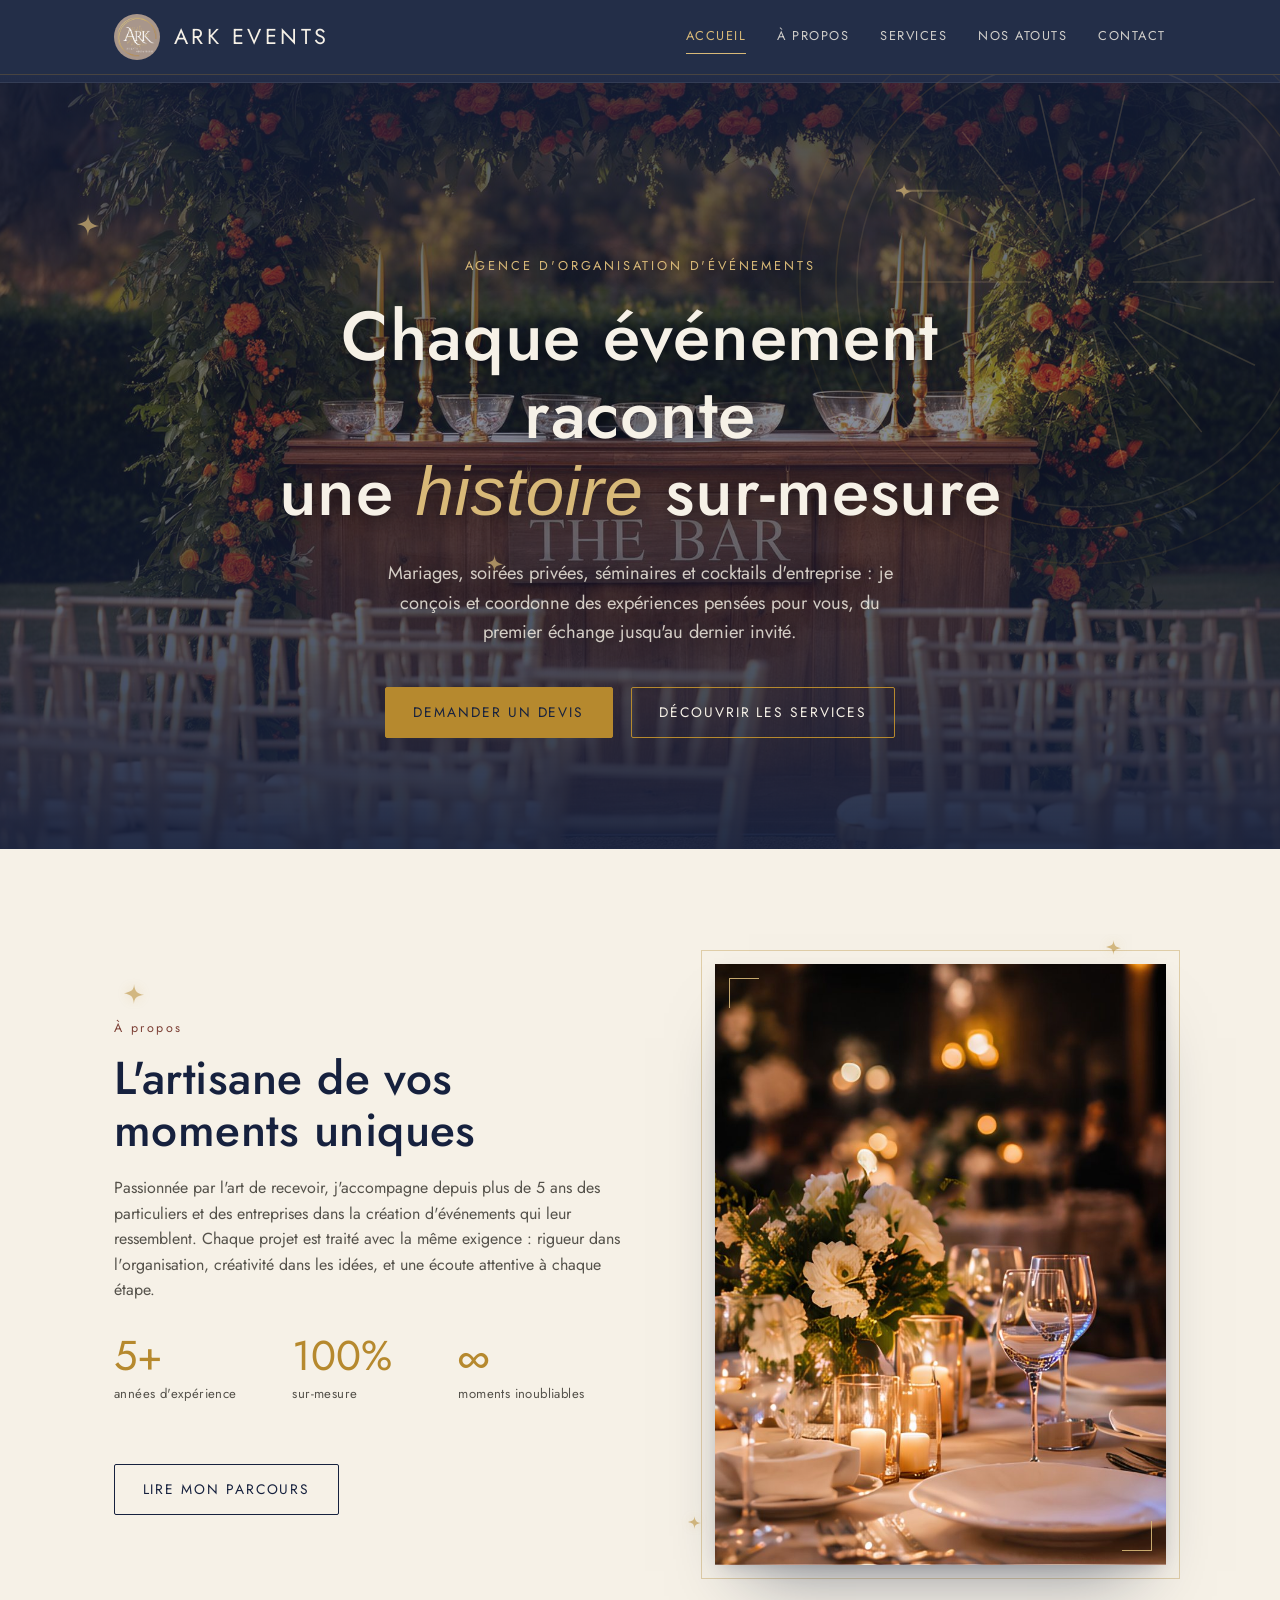
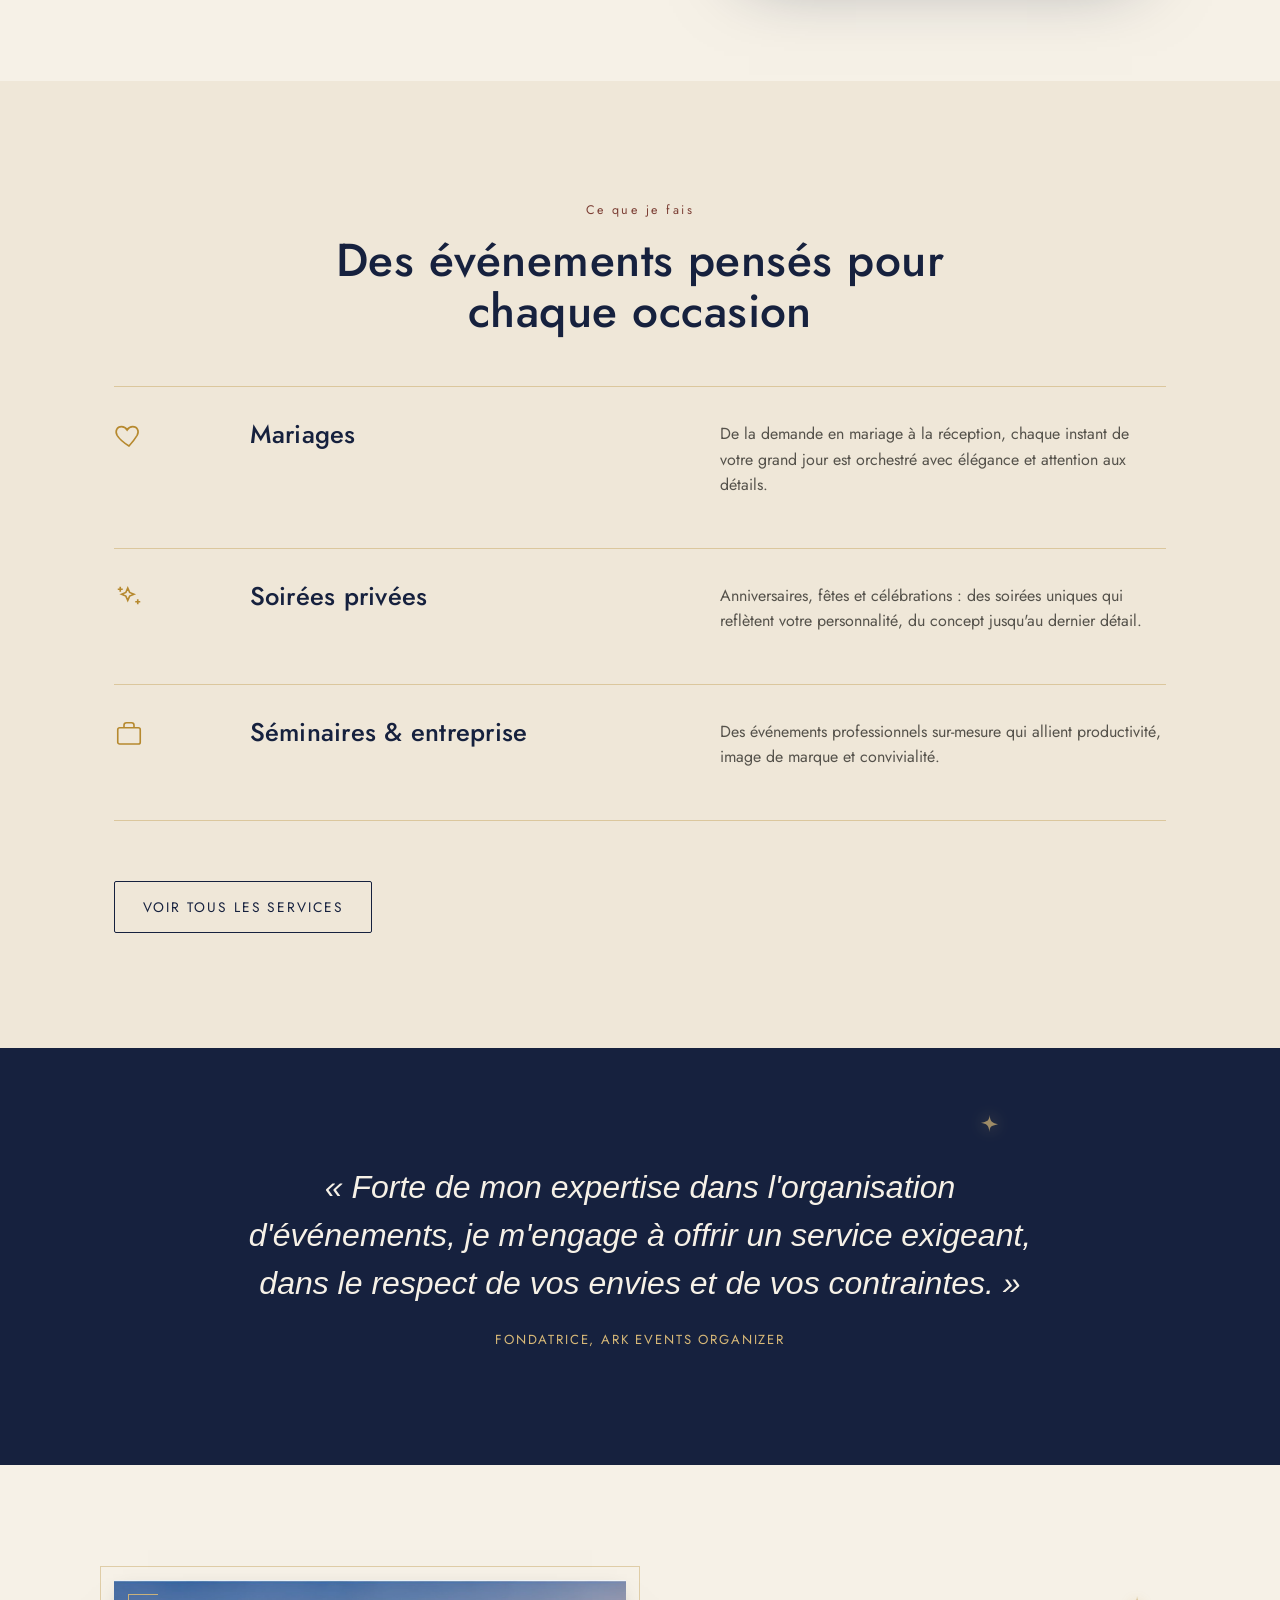
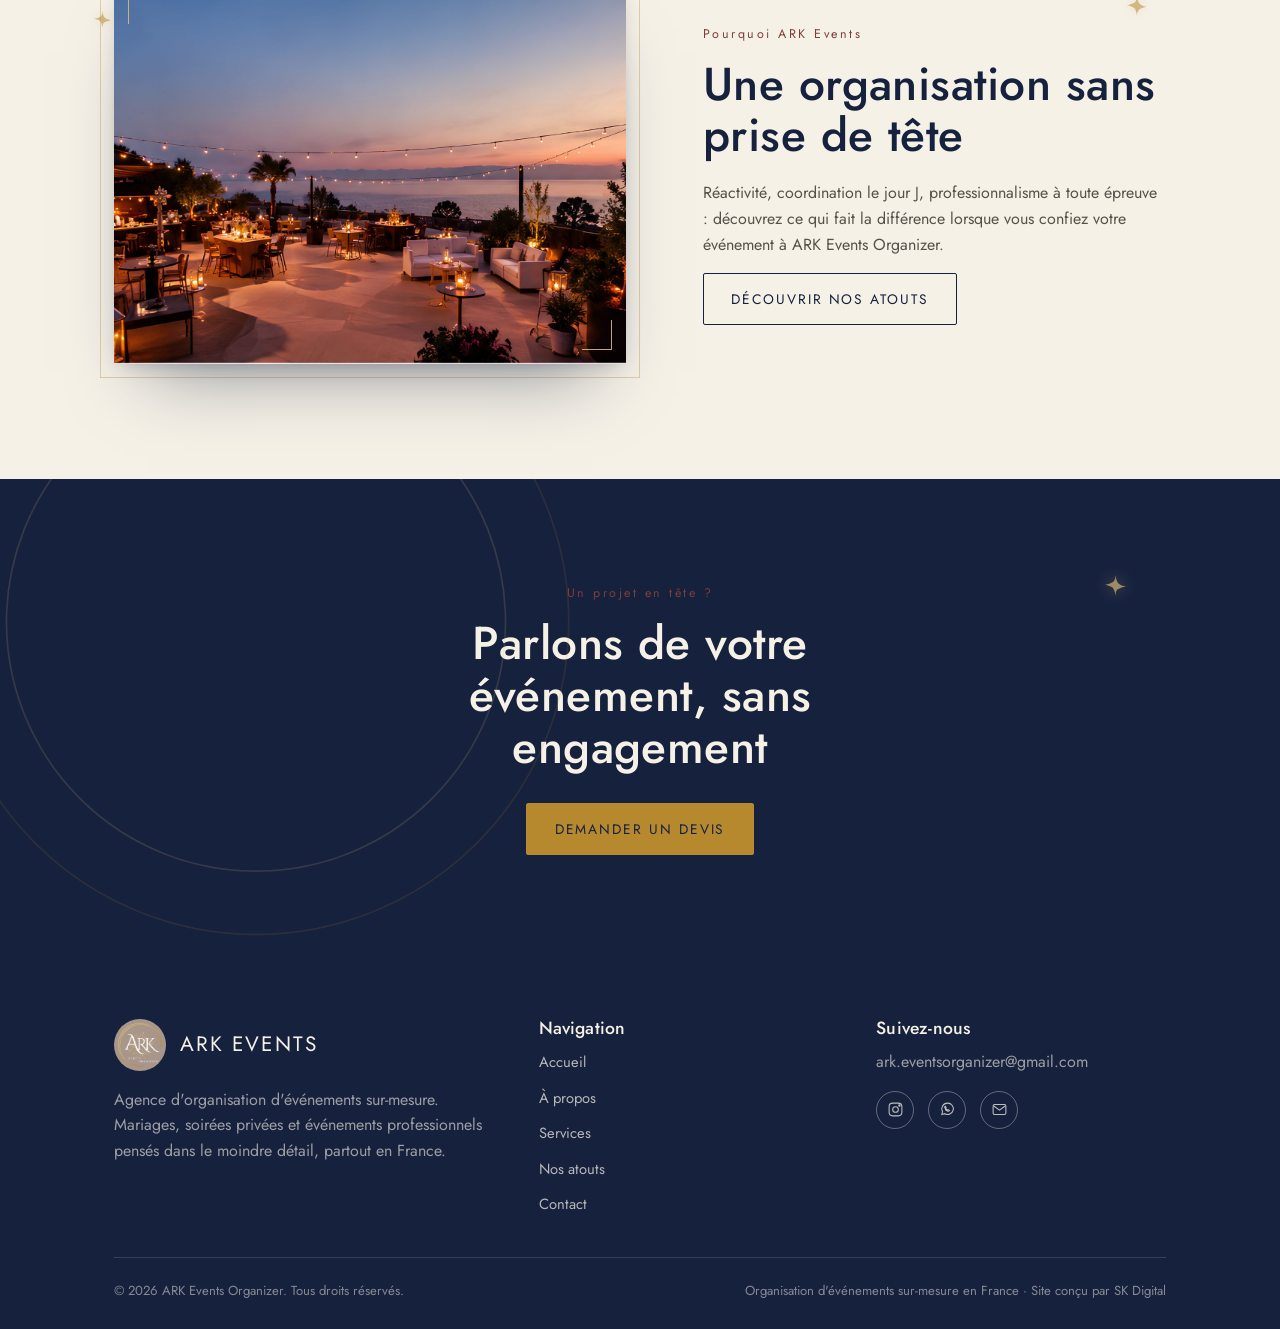
==== commit f02208bb: "Pied de page : mention discrète « Site conçu par SK Digital » Co-Authored-By: Claude Opus 5.5 <norep" ====
--- a/index.html
+++ b/index.html
@@ -194,7 +194,7 @@
     </div>
     <div class="footer-bottom">
       <span>© 2026 ARK Events Organizer. Tous droits réservés.</span>
-      <span>Organisation d'événements sur-mesure en France</span>
+      <span>Organisation d'événements sur-mesure en France · Site conçu par <a href="https://skdigital.fr" target="_blank" rel="noopener">SK Digital</a></span>
     </div>
   </div>
 </footer>
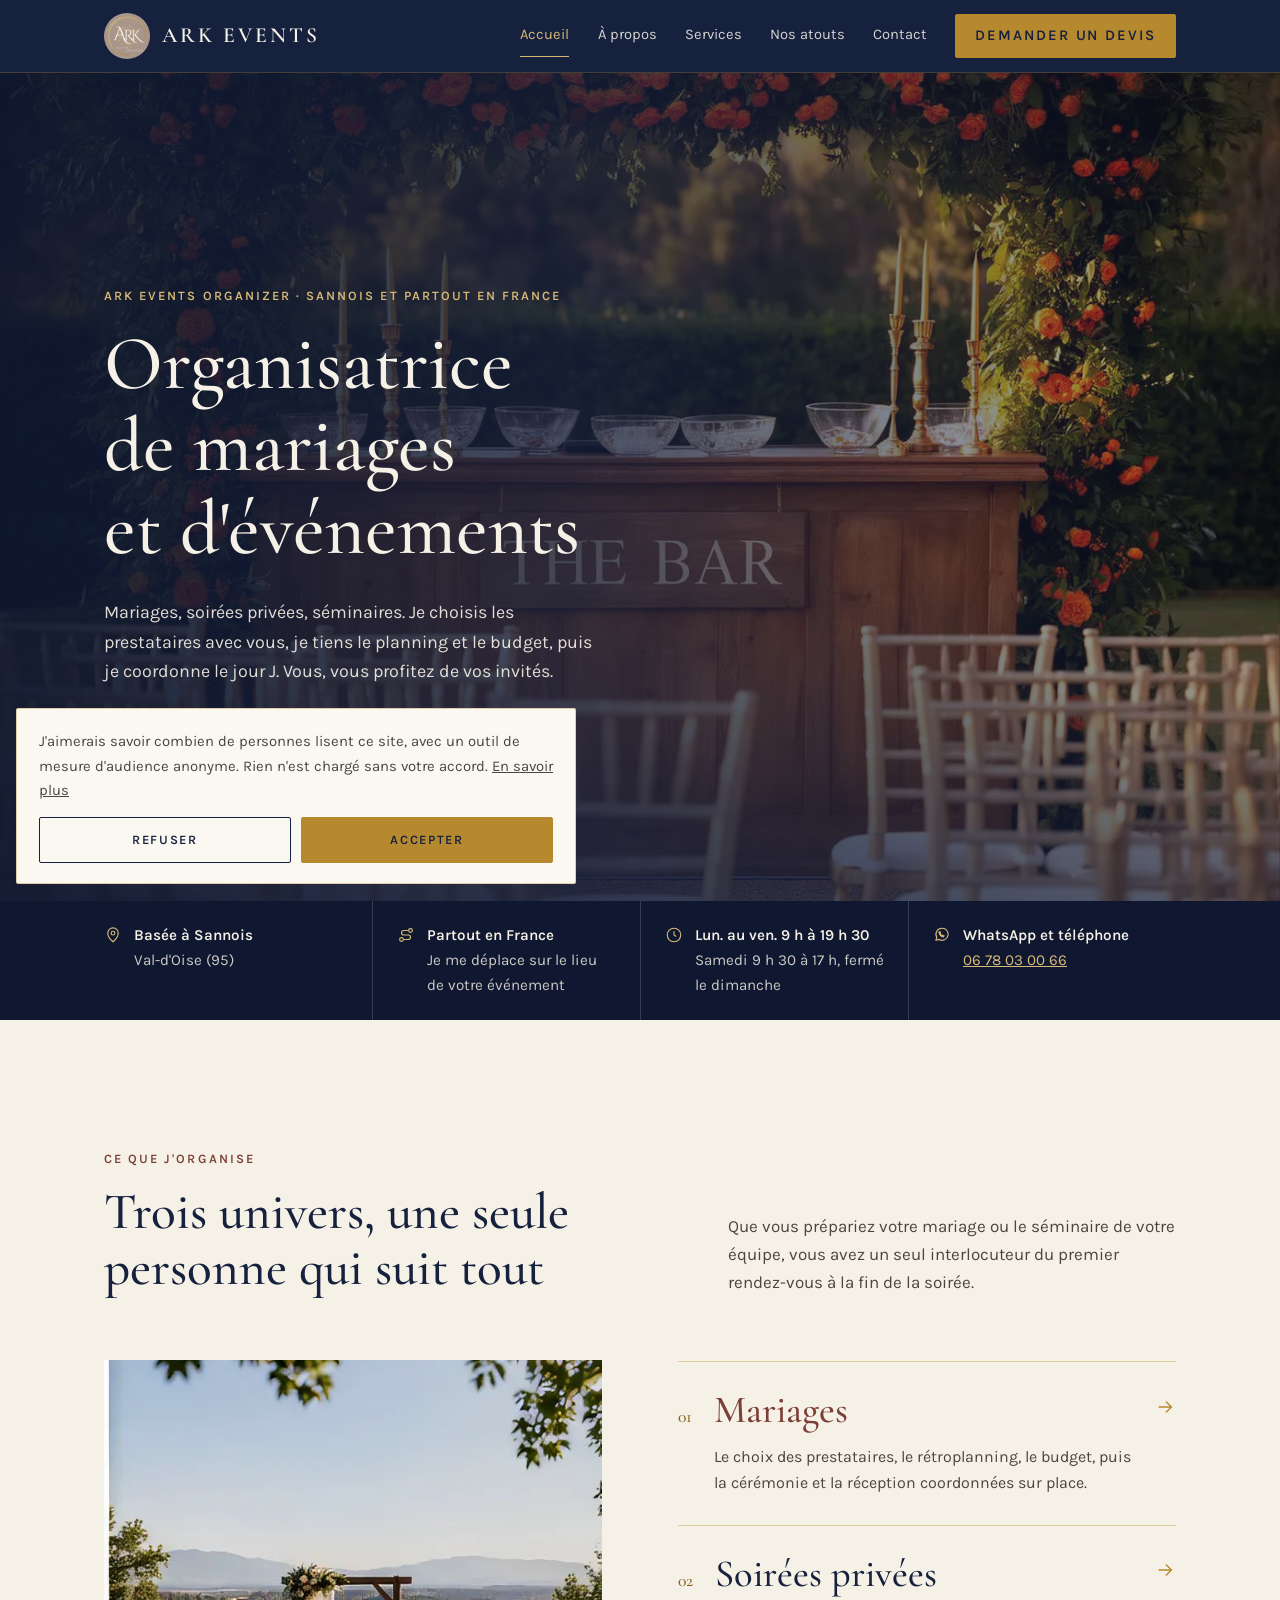
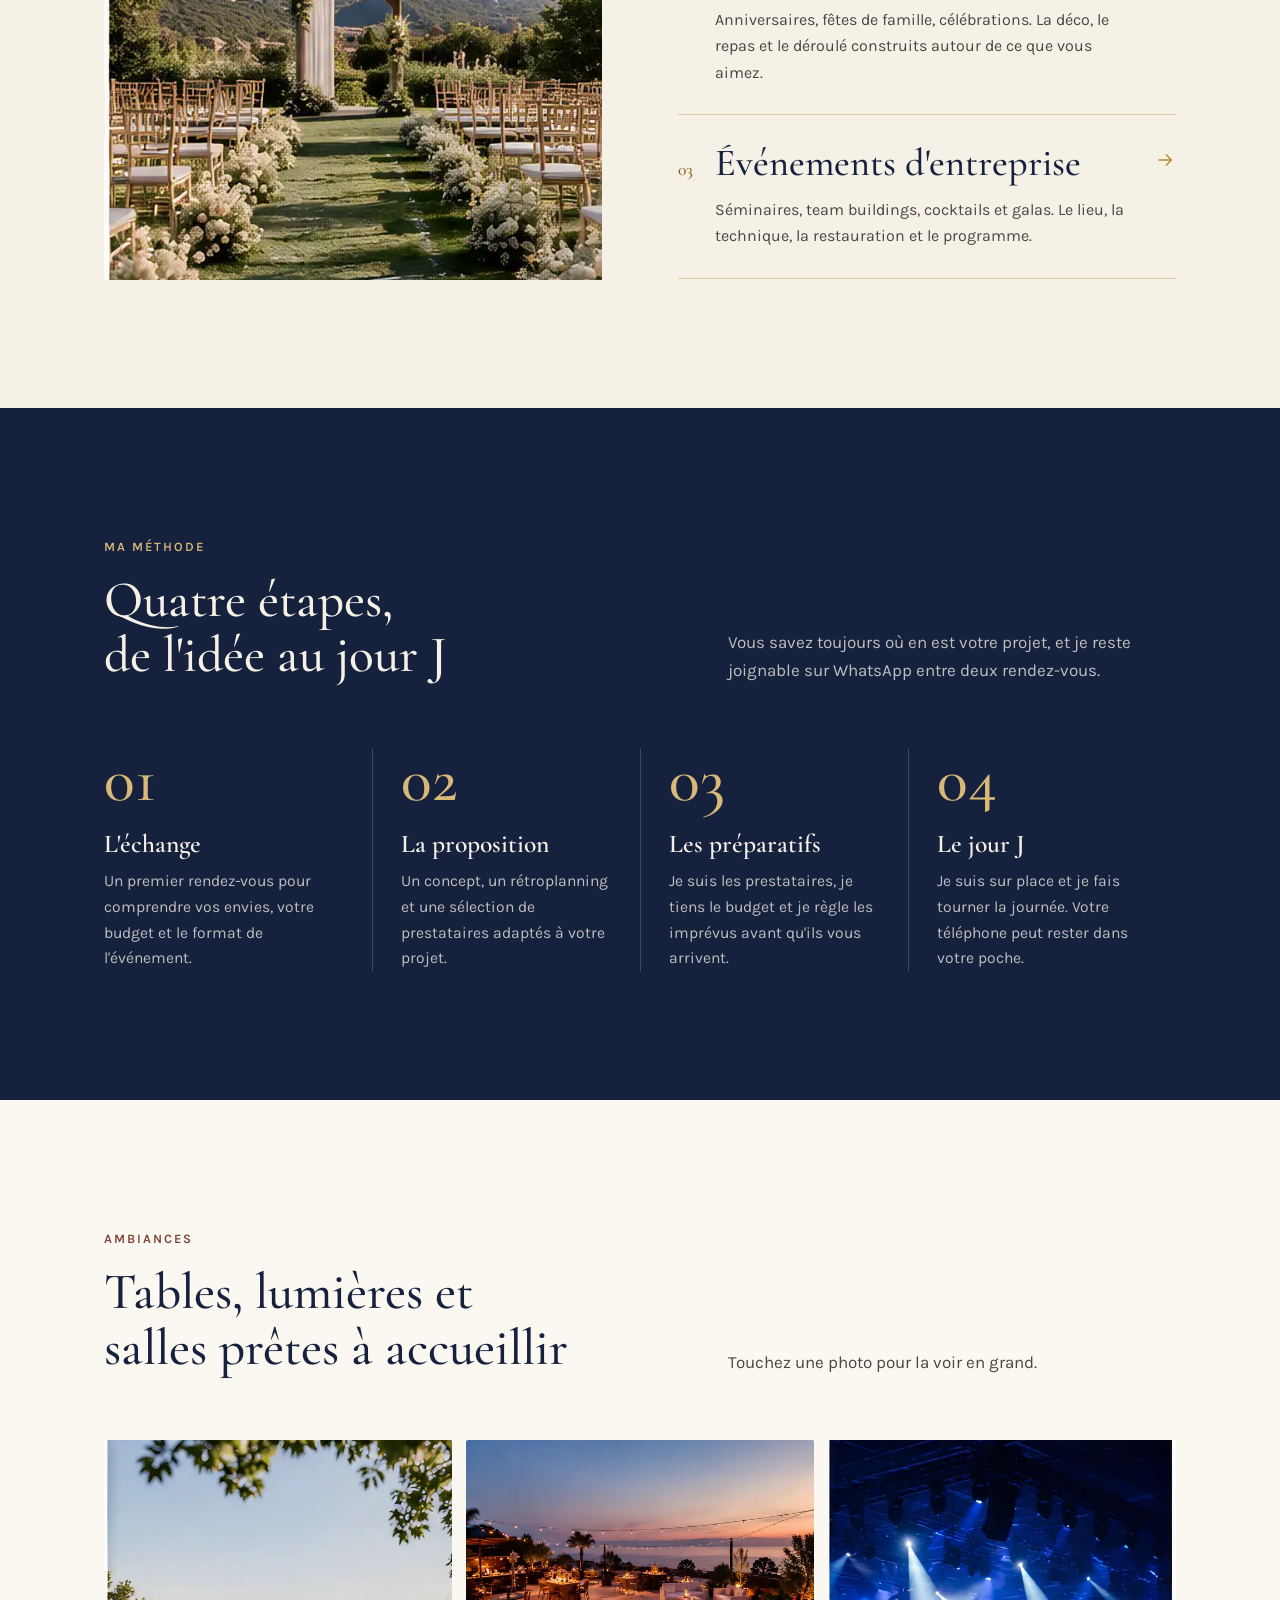
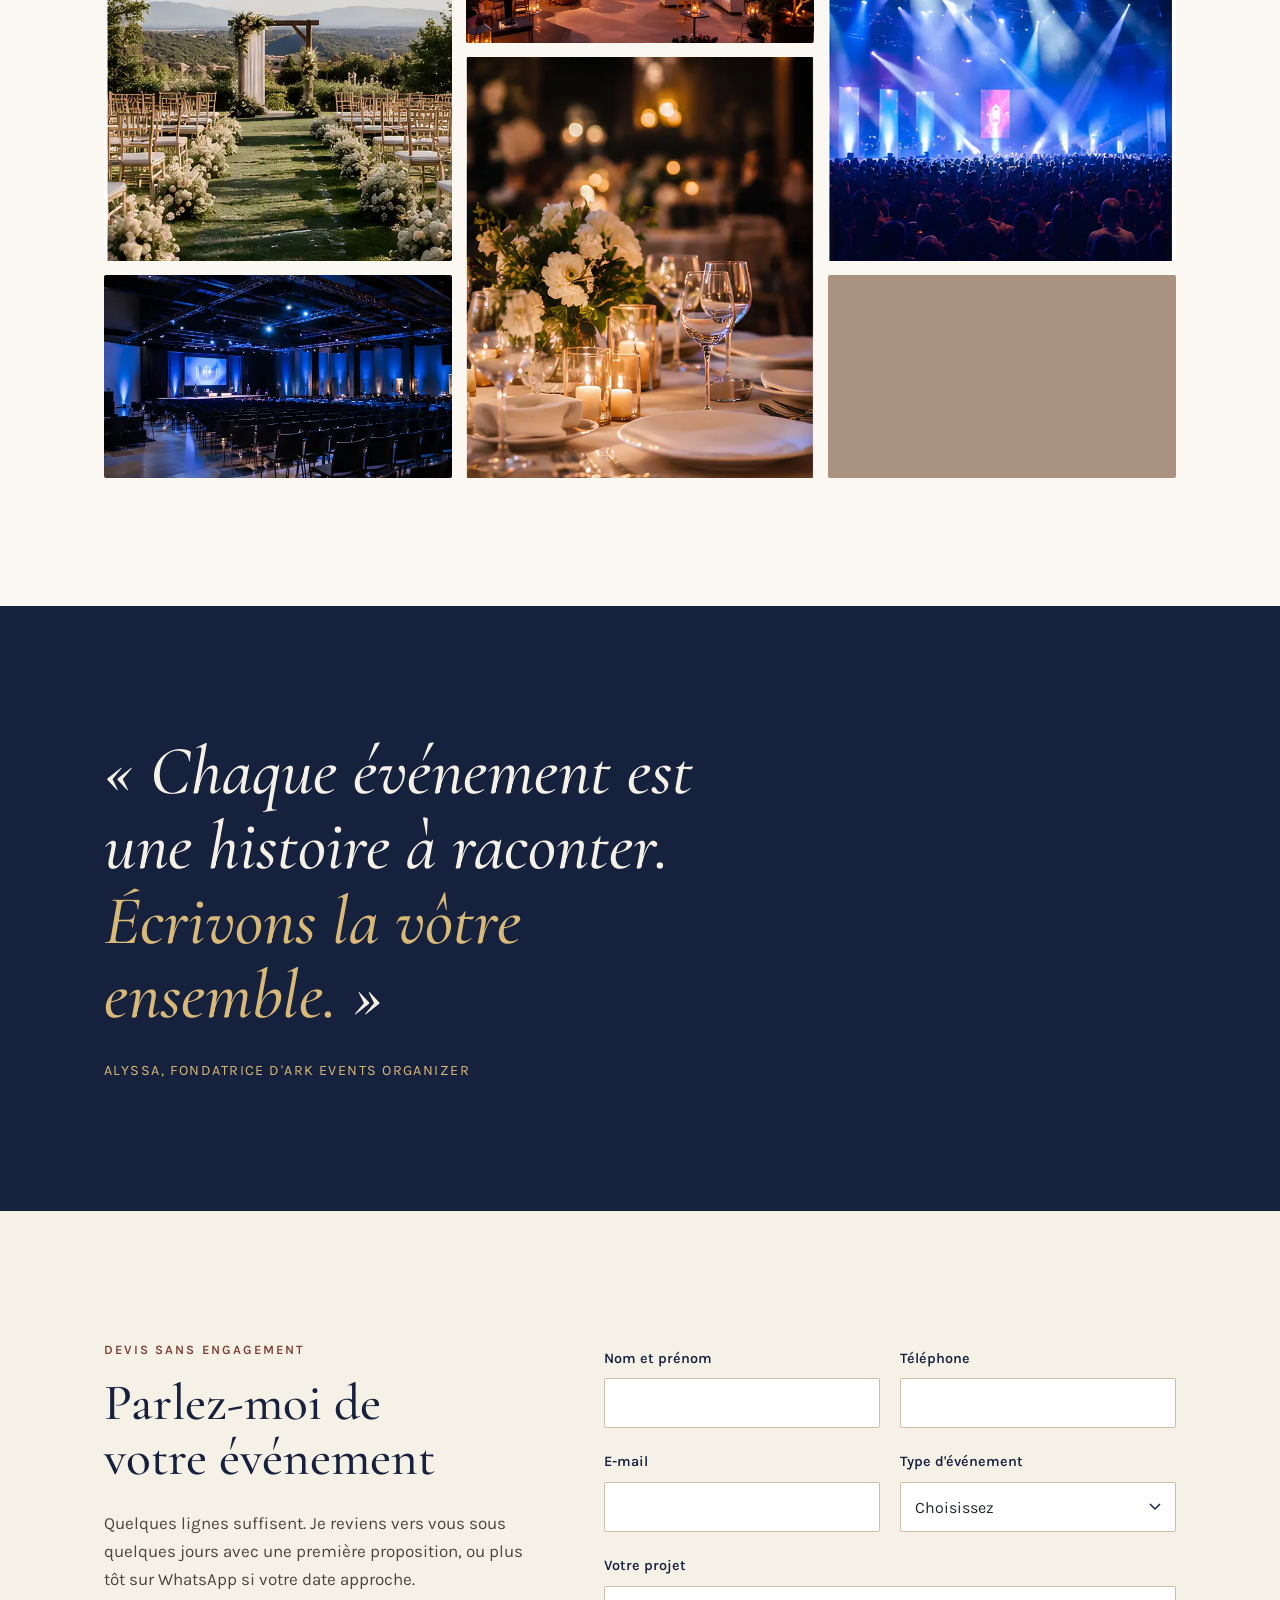
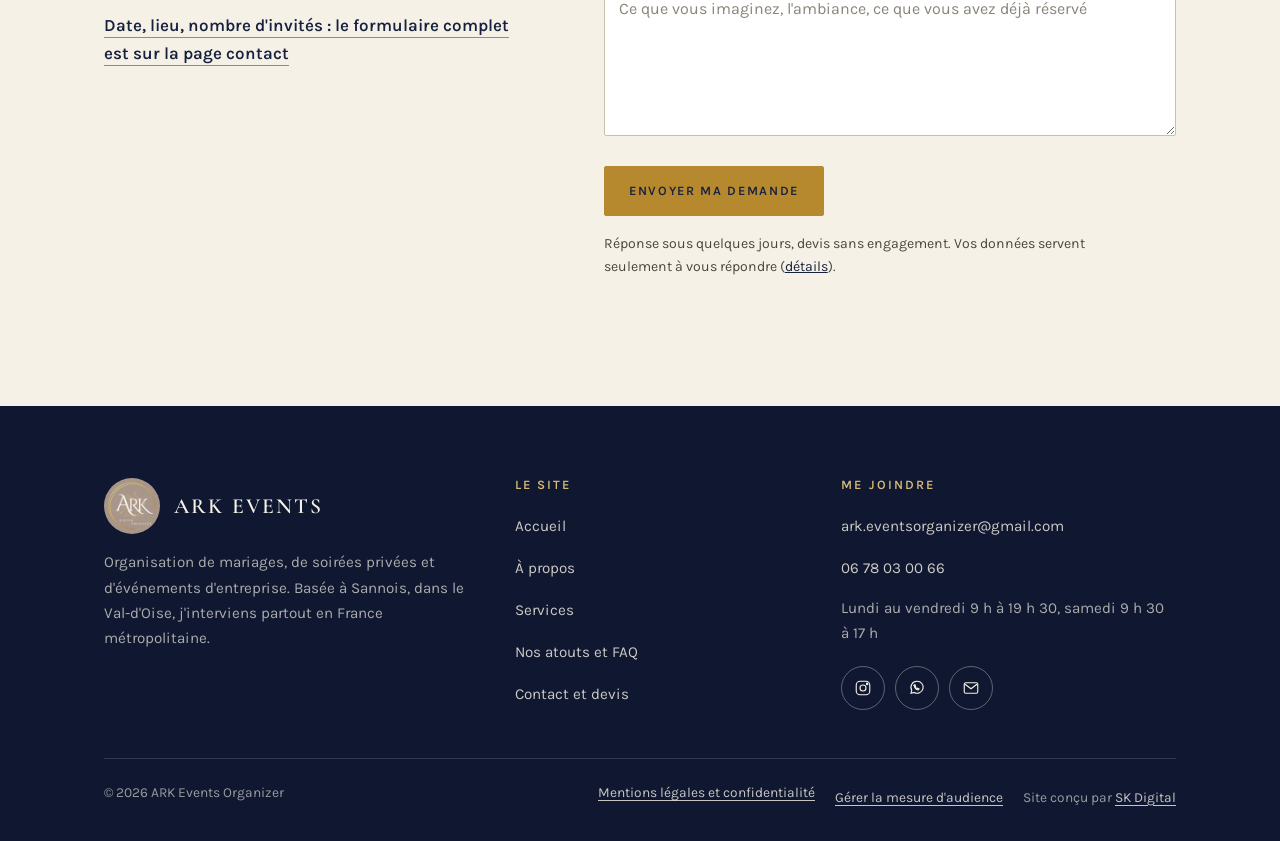
==== commit 4508c865: "Refonte piste A « carnet d'événement » sur toutes les pages Accueil (hero, bande d'infos, univers, m" ====
--- a/index.html
+++ b/index.html
@@ -2,203 +2,299 @@
 <html lang="fr">
 <head>
 <meta charset="UTF-8">
-<meta name="viewport" content="width=device-width, initial-scale=1.0">
-<title>ARK Events Organizer — L'art de recevoir, sur-mesure</title>
-<meta name="description" content="ARK Events Organizer conçoit et orchestre des mariages, soirées privées et événements professionnels sur-mesure partout en France.">
-<link rel="icon" href="assets/img/logo.png?v=20260915">
-<link rel="preconnect" href="https://fonts.googleapis.com">
-<link href="https://fonts.googleapis.com/css2?family=Jost:ital,wght@0,300;0,400;0,500;0,600;1,500&display=swap" rel="stylesheet">
-<link rel="stylesheet" href="assets/style.css?v=20260915">
-<script>
-  window.va = window.va || function () { (window.vaq = window.vaq || []).push(arguments); };
-</script>
-<script defer src="/_vercel/insights/script.js"></script>
-</head>
-<body>
-
+<meta name="viewport" content="width=device-width, initial-scale=1">
+<title>Organisatrice de mariages et d'événements à Sannois (95) | ARK Events Organizer</title>
+<meta name="description" content="Alyssa organise votre mariage, votre soirée privée ou votre séminaire : prestataires, planning, budget et coordination du jour J. Basée à Sannois, partout en France. Devis sans engagement.">
+<link rel="canonical" href="https://www.arkeventsorganizer.com/">
+<meta property="og:type" content="website">
+<meta property="og:locale" content="fr_FR">
+<meta property="og:site_name" content="ARK Events Organizer">
+<meta property="og:title" content="Organisatrice de mariages et d'événements à Sannois (95) | ARK Events Organizer">
+<meta property="og:description" content="Alyssa organise votre mariage, votre soirée privée ou votre séminaire : prestataires, planning, budget et coordination du jour J. Basée à Sannois, partout en France. Devis sans engagement.">
+<meta property="og:url" content="https://www.arkeventsorganizer.com/">
+<meta property="og:image" content="https://www.arkeventsorganizer.com/assets/img/og-image.jpg">
+<meta property="og:image:width" content="1200">
+<meta property="og:image:height" content="630">
+<meta property="og:image:alt" content="Réception en extérieur préparée par ARK Events Organizer">
+<meta name="twitter:card" content="summary_large_image">
+<meta name="theme-color" content="#16213E">
+<link rel="icon" type="image/png" sizes="32x32" href="/assets/img/favicon-32.png">
+<link rel="apple-touch-icon" href="/assets/img/apple-touch-icon.png">
+<link rel="preload" href="/assets/fonts/cormorant.woff2" as="font" type="font/woff2" crossorigin>
+<link rel="preload" href="/assets/fonts/karla.woff2" as="font" type="font/woff2" crossorigin>
+<link rel="stylesheet" href="/assets/style.css?v=20261125b">
+<script type="application/ld+json">{"@context": "https://schema.org", "@type": "EventPlanner", "@id": "https://www.arkeventsorganizer.com/#organisation", "name": "ARK Events Organizer", "url": "https://www.arkeventsorganizer.com/", "logo": "https://www.arkeventsorganizer.com/assets/img/logo.png", "image": "https://www.arkeventsorganizer.com/assets/img/og-image.jpg", "description": "Organisation de mariages, soirées privées, séminaires, team buildings, cocktails et galas, depuis Sannois (Val-d'Oise) et partout en France métropolitaine.", "email": "ark.eventsorganizer@gmail.com", "telephone": "+33678030066", "address": {"@type": "PostalAddress", "streetAddress": "48 Rue des Aulnaies", "postalCode": "95110", "addressLocality": "Sannois", "addressRegion": "Île-de-France", "addressCountry": "FR"}, "geo": {"@type": "GeoCoordinates", "latitude": 48.9793041, "longitude": 2.2470483}, "hasMap": "https://www.google.com/maps?cid=14127605846250763893", "openingHoursSpecification": [{"@type": "OpeningHoursSpecification", "dayOfWeek": ["Monday", "Tuesday", "Wednesday", "Thursday", "Friday"], "opens": "09:00", "closes": "19:30"}, {"@type": "OpeningHoursSpecification", "dayOfWeek": "Saturday", "opens": "09:30", "closes": "17:00"}], "areaServed": {"@type": "Country", "name": "France"}, "sameAs": ["https://www.instagram.com/arkeventsorganizer", "https://www.google.com/maps?cid=14127605846250763893"], "knowsLanguage": "fr"}</script>
+</head><body class="has-mbar">
+<a class="skip" href="#contenu">Aller au contenu</a>
 <header class="site-header">
-  <div class="container">
-    <a href="index.html" class="brand">
-      <img src="assets/img/logo.png?v=20260915" alt="ARK Events Organizer">
+  <div class="wrap">
+    <a href="/" class="brand" aria-label="ARK Events Organizer, accueil">
+      <img src="/assets/img/logo-128.png?v=20261125b" alt="" width="46" height="46">
       <span class="brand-word">ARK EVENTS</span>
     </a>
-    <nav class="nav" aria-label="Navigation principale">
-      <a href="index.html" aria-current="page">Accueil</a>
-      <a href="a-propos.html">À propos</a>
-      <a href="services.html">Services</a>
-      <a href="nos-atouts.html">Nos atouts</a>
-      <a href="contact.html">Contact</a>
+    <nav class="nav" id="menu" aria-label="Navigation principale">
+      <a href="/" aria-current="page">Accueil</a>
+      <a href="/a-propos">À propos</a>
+      <a href="/services">Services</a>
+      <a href="/nos-atouts">Nos atouts</a>
+      <a href="/contact">Contact</a>
+      <a href="/contact#devis" class="btn btn-solid">Demander un devis</a>
     </nav>
-    <button class="nav-toggle" aria-label="Ouvrir le menu" aria-expanded="false">
+    <button class="nav-toggle" type="button" aria-label="Ouvrir le menu" aria-expanded="false" aria-controls="menu">
       <span></span><span></span><span></span>
     </button>
   </div>
 </header>
 
-<main>
-
-  <section class="hero has-photo">
-    <span class="spark shoot" style="top:14%; left:70%; width:16px; height:16px; animation-delay:.8s;" aria-hidden="true"><svg viewBox="0 0 24 24" fill="currentColor"><path d="M12 0c.6 4.8 1.6 7.8 3.4 9.6C17.2 11.4 20.2 12.4 24 13c-3.8.6-6.8 1.6-9.6 3.4C12.6 18.2 12 20.8 12 24c-.6-4.8-1.6-7.8-3.4-9.6C6.8 12.6 3.8 12 0 11c3.8-.6 6.8-1.6 9.6-3.4C11.4 5.8 12 3.2 12 0Z"/></svg></span>
-    <span class="spark" style="top:18%; left:6%; width:22px; height:22px; animation-delay:.2s;" aria-hidden="true"><svg viewBox="0 0 24 24" fill="currentColor"><path d="M12 0c.6 4.8 1.6 7.8 3.4 9.6C17.2 11.4 20.2 12.4 24 13c-3.8.6-6.8 1.6-9.6 3.4C12.6 18.2 12 20.8 12 24c-.6-4.8-1.6-7.8-3.4-9.6C6.8 12.6 3.8 12 0 11c3.8-.6 6.8-1.6 9.6-3.4C11.4 5.8 12 3.2 12 0Z"/></svg></span>
-    <span class="spark" style="top:62%; left:38%; width:17px; height:17px; animation-delay:1.4s;" aria-hidden="true"><svg viewBox="0 0 24 24" fill="currentColor"><path d="M12 0c.6 4.8 1.6 7.8 3.4 9.6C17.2 11.4 20.2 12.4 24 13c-3.8.6-6.8 1.6-9.6 3.4C12.6 18.2 12 20.8 12 24c-.6-4.8-1.6-7.8-3.4-9.6C6.8 12.6 3.8 12 0 11c3.8-.6 6.8-1.6 9.6-3.4C11.4 5.8 12 3.2 12 0Z"/></svg></span>
-    <div class="arkmark spin" aria-hidden="true"><svg viewBox="0 0 400 400" xmlns="http://www.w3.org/2000/svg">
-      <circle cx="200" cy="200" r="188" stroke="#B6892E" stroke-width="1" opacity="0.28" fill="none"/>
-      <circle cx="200" cy="200" r="164" stroke="#B6892E" stroke-width="1" opacity="0.45" fill="none"/>
-      <circle cx="200" cy="200" r="150" stroke="#D8B978" stroke-width="1" opacity="0.3" fill="none"/>
-      <line x1="234.0" y1="200.0" x2="328.0" y2="200.0" stroke="#D8B978" stroke-width="1" opacity="0.55"/><line x1="233.1" y1="207.6" x2="279.9" y2="218.2" stroke="#D8B978" stroke-width="1" opacity="0.3"/><line x1="230.6" y1="214.8" x2="315.3" y2="255.5" stroke="#D8B978" stroke-width="1" opacity="0.55"/><line x1="226.6" y1="221.2" x2="264.1" y2="251.1" stroke="#D8B978" stroke-width="1" opacity="0.3"/><line x1="221.2" y1="226.6" x2="279.8" y2="300.1" stroke="#D8B978" stroke-width="1" opacity="0.55"/><line x1="214.8" y1="230.6" x2="235.6" y2="273.9" stroke="#D8B978" stroke-width="1" opacity="0.3"/><line x1="207.6" y1="233.1" x2="228.5" y2="324.8" stroke="#D8B978" stroke-width="1" opacity="0.55"/><line x1="200.0" y1="234.0" x2="200.0" y2="282.0" stroke="#D8B978" stroke-width="1" opacity="0.3"/><line x1="192.4" y1="233.1" x2="171.5" y2="324.8" stroke="#D8B978" stroke-width="1" opacity="0.55"/><line x1="185.2" y1="230.6" x2="164.4" y2="273.9" stroke="#D8B978" stroke-width="1" opacity="0.3"/><line x1="178.8" y1="226.6" x2="120.2" y2="300.1" stroke="#D8B978" stroke-width="1" opacity="0.55"/><line x1="173.4" y1="221.2" x2="135.9" y2="251.1" stroke="#D8B978" stroke-width="1" opacity="0.3"/><line x1="169.4" y1="214.8" x2="84.7" y2="255.5" stroke="#D8B978" stroke-width="1" opacity="0.55"/><line x1="166.9" y1="207.6" x2="120.1" y2="218.2" stroke="#D8B978" stroke-width="1" opacity="0.3"/><line x1="166.0" y1="200.0" x2="72.0" y2="200.0" stroke="#D8B978" stroke-width="1" opacity="0.55"/><line x1="166.9" y1="192.4" x2="120.1" y2="181.8" stroke="#D8B978" stroke-width="1" opacity="0.3"/><line x1="169.4" y1="185.2" x2="84.7" y2="144.5" stroke="#D8B978" stroke-width="1" opacity="0.55"/><line x1="173.4" y1="178.8" x2="135.9" y2="148.9" stroke="#D8B978" stroke-width="1" opacity="0.3"/><line x1="178.8" y1="173.4" x2="120.2" y2="99.9" stroke="#D8B978" stroke-width="1" opacity="0.55"/><line x1="185.2" y1="169.4" x2="164.4" y2="126.1" stroke="#D8B978" stroke-width="1" opacity="0.3"/><line x1="192.4" y1="166.9" x2="171.5" y2="75.2" stroke="#D8B978" stroke-width="1" opacity="0.55"/><line x1="200.0" y1="166.0" x2="200.0" y2="118.0" stroke="#D8B978" stroke-width="1" opacity="0.3"/><line x1="207.6" y1="166.9" x2="228.5" y2="75.2" stroke="#D8B978" stroke-width="1" opacity="0.55"/><line x1="214.8" y1="169.4" x2="235.6" y2="126.1" stroke="#D8B978" stroke-width="1" opacity="0.3"/><line x1="221.2" y1="173.4" x2="279.8" y2="99.9" stroke="#D8B978" stroke-width="1" opacity="0.55"/><line x1="226.6" y1="178.8" x2="264.1" y2="148.9" stroke="#D8B978" stroke-width="1" opacity="0.3"/><line x1="230.6" y1="185.2" x2="315.3" y2="144.5" stroke="#D8B978" stroke-width="1" opacity="0.55"/><line x1="233.1" y1="192.4" x2="279.9" y2="181.8" stroke="#D8B978" stroke-width="1" opacity="0.3"/>
-    </svg></div>
-    <div class="container">
-      <span class="hero-eyebrow">Agence d'organisation d'événements</span>
-      <h1>Chaque événement raconte<br>une <em>histoire</em> sur-mesure</h1>
-      <p class="hero-lede">Mariages, soirées privées, séminaires et cocktails d'entreprise : je conçois et coordonne des expériences pensées pour vous, du premier échange jusqu'au dernier invité.</p>
+<main id="contenu">
+
+  <section class="hero">
+    <picture class="hero-media"><img src="/assets/img/hero-event-1600.webp" srcset="/assets/img/hero-event-640.webp 640w, /assets/img/hero-event-1200.webp 1200w, /assets/img/hero-event-1600.webp 1600w" sizes="100vw" alt="Salle de réception dressée et éclairée pour un événement du soir" width="1600" height="900" fetchpriority="high"></picture>
+    <div class="wrap" data-enter>
+      <span class="eyebrow">ARK Events Organizer · Sannois et partout en France</span>
+      <h1>Organisatrice de mariages et d'événements</h1>
+      <p class="hero-lede">Mariages, soirées privées, séminaires. Je choisis les prestataires avec vous, je tiens le planning et le budget, puis je coordonne le jour J. Vous, vous profitez de vos invités.</p>
       <div class="hero-actions">
-        <a href="contact.html" class="btn btn-solid">Demander un devis</a>
-        <a href="services.html" class="btn btn-outline">Découvrir les services</a>
-      </div>
-    </div>
-  </section>
-
-  <section class="band-ivory">
-    <div class="container split">
-      <div class="reveal" style="position:relative;">
-        <span class="spark" style="top:-6%; left:2%; width:20px; height:20px; animation-delay:.6s;" aria-hidden="true"><svg viewBox="0 0 24 24" fill="currentColor"><path d="M12 0c.6 4.8 1.6 7.8 3.4 9.6C17.2 11.4 20.2 12.4 24 13c-3.8.6-6.8 1.6-9.6 3.4C12.6 18.2 12 20.8 12 24c-.6-4.8-1.6-7.8-3.4-9.6C6.8 12.6 3.8 12 0 11c3.8-.6 6.8-1.6 9.6-3.4C11.4 5.8 12 3.2 12 0Z"/></svg></span>
-        <span class="kicker">À propos</span>
-        <h2>L'artisane de vos moments uniques</h2>
-        <p>Passionnée par l'art de recevoir, j'accompagne depuis plus de 5 ans des particuliers et des entreprises dans la création d'événements qui leur ressemblent. Chaque projet est traité avec la même exigence : rigueur dans l'organisation, créativité dans les idées, et une écoute attentive à chaque étape.</p>
-        <div class="stat-row">
-          <div class="stat"><div class="num">5+</div><div class="label">années d'expérience</div></div>
-          <div class="stat"><div class="num">100%</div><div class="label">sur-mesure</div></div>
-          <div class="stat"><div class="num">∞</div><div class="label">moments inoubliables</div></div>
+        <a href="/contact#devis" class="btn btn-solid">Demander un devis</a>
+        <a href="https://wa.me/33678030066?text=Bonjour%20Alyssa%2C%20je%20souhaite%20vous%20parler%20de%20mon%20%C3%A9v%C3%A9nement." class="btn btn-line" target="_blank" rel="noopener"><svg width="18" height="18" viewBox="0 0 24 24" fill="none" stroke="currentColor" stroke-width="1.5" aria-hidden="true"><path d="M12 3a8 8 0 0 0-7 12l-1 4 4.2-1.1A8 8 0 1 0 12 3Z"/><path d="M8.5 9.3c.3 2.7 2.5 4.9 5.2 5.2l1-1.3-2-1-.6.6a5 5 0 0 1-2.6-2.6l.6-.6-1-2-1.3 1Z"/></svg> Écrire sur WhatsApp</a>
+      </div>
+      <div class="hero-meta">
+        <!-- Étiquette avis Google : à afficher (retirer hidden) dès que la fiche a de vrais avis. Aucun avis au 25/11/2026. -->
+        <a class="gchip" href="https://www.google.com/maps?cid=14127605846250763893" target="_blank" rel="noopener" hidden data-gavis>
+          <span class="g" aria-hidden="true"><svg width="18" height="18" viewBox="0 0 48 48"><path fill="#EA4335" d="M24 9.5c3.5 0 6.7 1.2 9.2 3.6l6.9-6.9C35.9 2.4 30.4 0 24 0 14.6 0 6.6 5.4 2.6 13.3l8 6.2C12.5 13.6 17.8 9.5 24 9.5z"/><path fill="#4285F4" d="M46.1 24.5c0-1.6-.1-3.1-.4-4.5H24v9h12.4c-.5 2.9-2.2 5.3-4.6 6.9l7.4 5.8c4.3-4 6.9-9.9 6.9-17.2z"/><path fill="#FBBC05" d="M10.5 28.6c-.5-1.4-.8-3-.8-4.6s.3-3.2.8-4.6l-8-6.2C.9 16.5 0 20.1 0 24s.9 7.5 2.6 10.8l7.9-6.2z"/><path fill="#34A853" d="M24 48c6.5 0 11.9-2.1 15.9-5.8l-7.4-5.8c-2.1 1.4-4.8 2.3-8.5 2.3-6.2 0-11.5-4.1-13.4-9.8l-8 6.2C6.6 42.6 14.6 48 24 48z"/></svg></span>
+          <span class="stars" aria-hidden="true">★★★★★</span><span data-gnote></span> <small data-gcount></small>
+        </a>
+        <span>Depuis plus de 5 ans, pour les particuliers et les entreprises</span>
+      </div>
+    </div>
+  </section>
+
+  <section class="infos" aria-label="Infos pratiques">
+    <div class="wrap">
+      <ul>
+        <li><svg width="18" height="18" viewBox="0 0 24 24" fill="none" stroke="currentColor" stroke-width="1.5" aria-hidden="true"><path d="M12 21s-7-6.2-7-11.5A7 7 0 0 1 19 9.5C19 14.8 12 21 12 21Z"/><circle cx="12" cy="9.5" r="2.5"/></svg><div><strong>Basée à Sannois</strong>Val-d'Oise (95)</div></li>
+        <li><svg width="18" height="18" viewBox="0 0 24 24" fill="none" stroke="currentColor" stroke-width="1.5" aria-hidden="true"><circle cx="6" cy="18" r="2.5"/><circle cx="18" cy="6" r="2.5"/><path d="M8.5 18H15a3 3 0 0 0 0-6H9a3 3 0 0 1 0-6h6.5"/></svg><div><strong>Partout en France</strong>Je me déplace sur le lieu de votre événement</div></li>
+        <li><svg width="18" height="18" viewBox="0 0 24 24" fill="none" stroke="currentColor" stroke-width="1.5" aria-hidden="true"><circle cx="12" cy="12" r="9"/><path d="M12 7v5l3 2"/></svg><div><strong>Lun. au ven. 9 h à 19 h 30</strong>Samedi 9 h 30 à 17 h, fermé le dimanche</div></li>
+        <li><svg width="18" height="18" viewBox="0 0 24 24" fill="none" stroke="currentColor" stroke-width="1.5" aria-hidden="true"><path d="M12 3a8 8 0 0 0-7 12l-1 4 4.2-1.1A8 8 0 1 0 12 3Z"/><path d="M8.5 9.3c.3 2.7 2.5 4.9 5.2 5.2l1-1.3-2-1-.6.6a5 5 0 0 1-2.6-2.6l.6-.6-1-2-1.3 1Z"/></svg><div><strong>WhatsApp et téléphone</strong><a href="tel:+33678030066">06 78 03 00 66</a></div></li>
+      </ul>
+    </div>
+  </section>
+
+  <section class="sec bg-ivory" aria-labelledby="univers-titre">
+    <div class="wrap">
+      <div class="head">
+        <div><span class="eyebrow">Ce que j'organise</span><h2 id="univers-titre">Trois univers, une seule personne qui suit tout</h2></div>
+        <p>Que vous prépariez votre mariage ou le séminaire de votre équipe, vous avez un seul interlocuteur du premier rendez-vous à la fin de la soirée.</p>
+      </div>
+      <div class="univers">
+        <div class="univers-stage">
+        <picture class="on"><img src="/assets/img/ceremony-aisle-640.webp" srcset="/assets/img/ceremony-aisle-640.webp 598w" sizes="(max-width:860px) 100vw, 50vw" alt="Allée de cérémonie bordée de fleurs blanches avant l'arrivée des mariés" width="598" height="1024" loading="lazy" decoding="async"></picture>
+        <picture><img src="/assets/img/terrace-sunset-1200.webp" srcset="/assets/img/terrace-sunset-640.webp 640w, /assets/img/terrace-sunset-1200.webp 1200w" sizes="(max-width:860px) 100vw, 50vw" alt="Terrasse éclairée de guirlandes au coucher du soleil, prête pour une réception" width="1200" height="800" loading="lazy" decoding="async"></picture>
+        <picture><img src="/assets/img/conference-hall-1200.webp" srcset="/assets/img/conference-hall-640.webp 640w, /assets/img/conference-hall-1200.webp 1200w" sizes="(max-width:860px) 100vw, 50vw" alt="Salle de séminaire installée avec scène et rangées de sièges" width="1200" height="800" loading="lazy" decoding="async"></picture>
         </div>
-        <a href="a-propos.html" class="btn btn-outline on-light mt-lg">Lire mon parcours</a>
-      </div>
-      <div class="split-media reveal" style="position:relative;">
-        <span class="spark" style="top:-4%; right:10%; width:15px; height:15px; animation-delay:1.1s;" aria-hidden="true"><svg viewBox="0 0 24 24" fill="currentColor"><path d="M12 0c.6 4.8 1.6 7.8 3.4 9.6C17.2 11.4 20.2 12.4 24 13c-3.8.6-6.8 1.6-9.6 3.4C12.6 18.2 12 20.8 12 24c-.6-4.8-1.6-7.8-3.4-9.6C6.8 12.6 3.8 12 0 11c3.8-.6 6.8-1.6 9.6-3.4C11.4 5.8 12 3.2 12 0Z"/></svg></span>
-        <span class="spark" style="bottom:6%; left:-6%; width:13px; height:13px; animation-delay:2.2s;" aria-hidden="true"><svg viewBox="0 0 24 24" fill="currentColor"><path d="M12 0c.6 4.8 1.6 7.8 3.4 9.6C17.2 11.4 20.2 12.4 24 13c-3.8.6-6.8 1.6-9.6 3.4C12.6 18.2 12 20.8 12 24c-.6-4.8-1.6-7.8-3.4-9.6C6.8 12.6 3.8 12 0 11c3.8-.6 6.8-1.6 9.6-3.4C11.4 5.8 12 3.2 12 0Z"/></svg></span>
-        <div class="panel-wrap">
-          <div class="panel">
-            <img src="assets/img/wedding-table.jpg?v=20260915" alt="Table dressée avec bougies et fleurs blanches pour un mariage" loading="lazy">
-          </div>
-        </div>
-      </div>
-    </div>
-  </section>
-
-  <section class="band-dim">
-    <div class="container">
-      <div class="section-head center reveal">
-        <span class="kicker">Ce que je fais</span>
-        <h2>Des événements pensés pour chaque occasion</h2>
-      </div>
-      <div class="service-list reveal">
-        <div class="service-row">
-          <div class="service-index">
-            <svg width="30" height="30" viewBox="0 0 24 24" fill="none" stroke="#B6892E" stroke-width="1.3"><path d="M12 20s-7-4.35-9.5-8.5C.6 8.1 2.4 4.5 6 4.5c2.1 0 3.6 1.2 4.5 2.7C11.4 5.7 12.9 4.5 15 4.5c3.6 0 5.4 3.6 3.5 7C16 15.65 12 20 12 20Z"/></svg>
-          </div>
-          <h3>Mariages</h3>
-          <p>De la demande en mariage à la réception, chaque instant de votre grand jour est orchestré avec élégance et attention aux détails.</p>
-        </div>
-        <div class="service-row">
-          <div class="service-index">
-            <svg width="30" height="30" viewBox="0 0 24 24" fill="none" stroke="#B6892E" stroke-width="1.3"><path d="M5 3v4M3 5h4M19 13v4M17 15h4M11 4l1.5 3.5L16 9l-3.5 1.5L11 14l-1.5-3.5L6 9l3.5-1.5L11 4Z"/></svg>
-          </div>
-          <h3>Soirées privées</h3>
-          <p>Anniversaires, fêtes et célébrations : des soirées uniques qui reflètent votre personnalité, du concept jusqu'au dernier détail.</p>
-        </div>
-        <div class="service-row">
-          <div class="service-index">
-            <svg width="30" height="30" viewBox="0 0 24 24" fill="none" stroke="#B6892E" stroke-width="1.3"><rect x="3" y="7" width="18" height="13" rx="1.5"/><path d="M8 7V5a2 2 0 0 1 2-2h4a2 2 0 0 1 2 2v2"/></svg>
-          </div>
-          <h3>Séminaires &amp; entreprise</h3>
-          <p>Des événements professionnels sur-mesure qui allient productivité, image de marque et convivialité.</p>
-        </div>
-      </div>
-      <a href="services.html" class="btn btn-outline on-light mt-lg">Voir tous les services</a>
-    </div>
-  </section>
-
-  <section class="band-ink quote-band">
-    <span class="spark" style="top:16%; right:22%; width:17px; height:17px; animation-delay:1.5s;" aria-hidden="true"><svg viewBox="0 0 24 24" fill="currentColor"><path d="M12 0c.6 4.8 1.6 7.8 3.4 9.6C17.2 11.4 20.2 12.4 24 13c-3.8.6-6.8 1.6-9.6 3.4C12.6 18.2 12 20.8 12 24c-.6-4.8-1.6-7.8-3.4-9.6C6.8 12.6 3.8 12 0 11c3.8-.6 6.8-1.6 9.6-3.4C11.4 5.8 12 3.2 12 0Z"/></svg></span>
-    <div class="container reveal">
-      <blockquote>« Forte de mon expertise dans l'organisation d'événements, je m'engage à offrir un service exigeant, dans le respect de vos envies et de vos contraintes. »</blockquote>
-      <cite>Fondatrice, ARK Events Organizer</cite>
-    </div>
-  </section>
-
-  <section class="band-ivory">
-    <div class="container split reverse">
-      <div class="split-media reveal" style="position:relative;">
-        <span class="spark" style="top:8%; left:-4%; width:17px; height:17px; animation-delay:.3s;" aria-hidden="true"><svg viewBox="0 0 24 24" fill="currentColor"><path d="M12 0c.6 4.8 1.6 7.8 3.4 9.6C17.2 11.4 20.2 12.4 24 13c-3.8.6-6.8 1.6-9.6 3.4C12.6 18.2 12 20.8 12 24c-.6-4.8-1.6-7.8-3.4-9.6C6.8 12.6 3.8 12 0 11c3.8-.6 6.8-1.6 9.6-3.4C11.4 5.8 12 3.2 12 0Z"/></svg></span>
-        <div class="panel-wrap">
-          <div class="panel short">
-            <img src="assets/img/terrace-sunset.jpg?v=20260915" alt="Terrasse au coucher du soleil aménagée pour une réception" loading="lazy">
-          </div>
-        </div>
-      </div>
-      <div class="reveal" style="position:relative;">
-        <span class="spark" style="top:-8%; right:4%; width:20px; height:20px; animation-delay:1s;" aria-hidden="true"><svg viewBox="0 0 24 24" fill="currentColor"><path d="M12 0c.6 4.8 1.6 7.8 3.4 9.6C17.2 11.4 20.2 12.4 24 13c-3.8.6-6.8 1.6-9.6 3.4C12.6 18.2 12 20.8 12 24c-.6-4.8-1.6-7.8-3.4-9.6C6.8 12.6 3.8 12 0 11c3.8-.6 6.8-1.6 9.6-3.4C11.4 5.8 12 3.2 12 0Z"/></svg></span>
-        <span class="kicker">Pourquoi ARK Events</span>
-        <h2>Une organisation sans prise de tête</h2>
-        <p>Réactivité, coordination le jour J, professionnalisme à toute épreuve : découvrez ce qui fait la différence lorsque vous confiez votre événement à ARK Events Organizer.</p>
-        <a href="nos-atouts.html" class="btn btn-outline on-light">Découvrir nos atouts</a>
-      </div>
-    </div>
-  </section>
-
-  <section class="cta-band">
-    <span class="spark" style="top:20%; right:12%; width:21px; height:21px; animation-delay:.5s;" aria-hidden="true"><svg viewBox="0 0 24 24" fill="currentColor"><path d="M12 0c.6 4.8 1.6 7.8 3.4 9.6C17.2 11.4 20.2 12.4 24 13c-3.8.6-6.8 1.6-9.6 3.4C12.6 18.2 12 20.8 12 24c-.6-4.8-1.6-7.8-3.4-9.6C6.8 12.6 3.8 12 0 11c3.8-.6 6.8-1.6 9.6-3.4C11.4 5.8 12 3.2 12 0Z"/></svg></span>
-    <div class="arkmark" aria-hidden="true" style="top:-40%;left:-10%;width:60%;height:140%;"><svg viewBox="0 0 400 400" xmlns="http://www.w3.org/2000/svg">
-      <circle cx="200" cy="200" r="188" stroke="#B6892E" stroke-width="1" opacity="0.25" fill="none"/>
-      <circle cx="200" cy="200" r="150" stroke="#D8B978" stroke-width="1" opacity="0.3" fill="none"/>
-    </svg></div>
-    <div class="container reveal">
-      <span class="kicker">Un projet en tête ?</span>
-      <h2>Parlons de votre événement, sans engagement</h2>
-      <div class="btn-row">
-        <a href="contact.html" class="btn btn-solid">Demander un devis</a>
-      </div>
-    </div>
-  </section>
+        <ul class="univers-list">
+        <li class="u-item on">
+          <a href="/services#mariages">
+            <span class="u-thumb"><picture><img src="/assets/img/ceremony-aisle-640.webp" srcset="/assets/img/ceremony-aisle-640.webp 598w" sizes="100vw" alt="Allée de cérémonie bordée de fleurs blanches avant l'arrivée des mariés" width="598" height="1024" loading="lazy" decoding="async"></picture></span>
+            <span class="u-no">01</span>
+            <h3>Mariages</h3>
+            <span class="u-arrow"><svg width="22" height="22" viewBox="0 0 24 24" fill="none" stroke="currentColor" stroke-width="1.5" aria-hidden="true"><path d="M5 12h14M13 6l6 6-6 6"/></svg></span>
+            <p>Le choix des prestataires, le rétroplanning, le budget, puis la cérémonie et la réception coordonnées sur place.</p>
+          </a>
+        </li>
+        <li class="u-item">
+          <a href="/services#soirees">
+            <span class="u-thumb"><picture><img src="/assets/img/terrace-sunset-1200.webp" srcset="/assets/img/terrace-sunset-640.webp 640w, /assets/img/terrace-sunset-1200.webp 1200w" sizes="100vw" alt="Terrasse éclairée de guirlandes au coucher du soleil, prête pour une réception" width="1200" height="800" loading="lazy" decoding="async"></picture></span>
+            <span class="u-no">02</span>
+            <h3>Soirées privées</h3>
+            <span class="u-arrow"><svg width="22" height="22" viewBox="0 0 24 24" fill="none" stroke="currentColor" stroke-width="1.5" aria-hidden="true"><path d="M5 12h14M13 6l6 6-6 6"/></svg></span>
+            <p>Anniversaires, fêtes de famille, célébrations. La déco, le repas et le déroulé construits autour de ce que vous aimez.</p>
+          </a>
+        </li>
+        <li class="u-item">
+          <a href="/services#entreprise">
+            <span class="u-thumb"><picture><img src="/assets/img/conference-hall-1200.webp" srcset="/assets/img/conference-hall-640.webp 640w, /assets/img/conference-hall-1200.webp 1200w" sizes="100vw" alt="Salle de séminaire installée avec scène et rangées de sièges" width="1200" height="800" loading="lazy" decoding="async"></picture></span>
+            <span class="u-no">03</span>
+            <h3>Événements d'entreprise</h3>
+            <span class="u-arrow"><svg width="22" height="22" viewBox="0 0 24 24" fill="none" stroke="currentColor" stroke-width="1.5" aria-hidden="true"><path d="M5 12h14M13 6l6 6-6 6"/></svg></span>
+            <p>Séminaires, team buildings, cocktails et galas. Le lieu, la technique, la restauration et le programme.</p>
+          </a>
+        </li>
+        </ul>
+      </div>
+    </div>
+  </section>
+
+  <section class="sec on-ink" aria-labelledby="methode-titre">
+    <div class="wrap">
+      <div class="head">
+        <div><span class="eyebrow">Ma méthode</span><h2 id="methode-titre">Quatre étapes, de l'idée au jour J</h2></div>
+        <p>Vous savez toujours où en est votre projet, et je reste joignable sur WhatsApp entre deux rendez-vous.</p>
+      </div>
+      <ol class="steps">
+        <li class="step"><span class="step-no">01</span><h3>L'échange</h3><p>Un premier rendez-vous pour comprendre vos envies, votre budget et le format de l'événement.</p></li>
+        <li class="step"><span class="step-no">02</span><h3>La proposition</h3><p>Un concept, un rétroplanning et une sélection de prestataires adaptés à votre projet.</p></li>
+        <li class="step"><span class="step-no">03</span><h3>Les préparatifs</h3><p>Je suis les prestataires, je tiens le budget et je règle les imprévus avant qu'ils vous arrivent.</p></li>
+        <li class="step"><span class="step-no">04</span><h3>Le jour J</h3><p>Je suis sur place et je fais tourner la journée. Votre téléphone peut rester dans votre poche.</p></li>
+      </ol>
+    </div>
+  </section>
+
+  <section class="sec bg-paper" aria-labelledby="galerie-titre">
+    <div class="wrap">
+      <div class="head">
+        <div><span class="eyebrow">Ambiances</span><h2 id="galerie-titre">Tables, lumières et salles prêtes à accueillir</h2></div>
+        <p>Touchez une photo pour la voir en grand.</p>
+      </div>
+      <div class="gallery">
+        <button type="button" class="g-item g-a" data-full="/assets/img/ceremony-aisle-640.webp" aria-label="Agrandir la photo : Allée de cérémonie bordée de fleurs blanches avant l'arrivée des mariés"><picture><img src="/assets/img/ceremony-aisle-640.webp" srcset="/assets/img/ceremony-aisle-640.webp 598w" sizes="(max-width:760px) 50vw, 33vw" alt="Allée de cérémonie bordée de fleurs blanches avant l'arrivée des mariés" width="598" height="1024" loading="lazy" decoding="async"></picture></button>
+        <button type="button" class="g-item g-b" data-full="/assets/img/conference-hall-1200.webp" aria-label="Agrandir la photo : Salle de séminaire installée avec scène et rangées de sièges"><picture><img src="/assets/img/conference-hall-1200.webp" srcset="/assets/img/conference-hall-640.webp 640w, /assets/img/conference-hall-1200.webp 1200w" sizes="(max-width:760px) 50vw, 33vw" alt="Salle de séminaire installée avec scène et rangées de sièges" width="1200" height="800" loading="lazy" decoding="async"></picture></button>
+        <button type="button" class="g-item g-c" data-full="/assets/img/terrace-sunset-1200.webp" aria-label="Agrandir la photo : Terrasse éclairée de guirlandes au coucher du soleil, prête pour une réception"><picture><img src="/assets/img/terrace-sunset-1200.webp" srcset="/assets/img/terrace-sunset-640.webp 640w, /assets/img/terrace-sunset-1200.webp 1200w" sizes="(max-width:760px) 50vw, 33vw" alt="Terrasse éclairée de guirlandes au coucher du soleil, prête pour une réception" width="1200" height="800" loading="lazy" decoding="async"></picture></button>
+        <button type="button" class="g-item g-d" data-full="/assets/img/wedding-table-1200.webp" aria-label="Agrandir la photo : Table de mariage dressée avec bougies, verres et fleurs blanches"><picture><img src="/assets/img/wedding-table-1200.webp" srcset="/assets/img/wedding-table-640.webp 640w, /assets/img/wedding-table-1200.webp 810w" sizes="(max-width:760px) 50vw, 33vw" alt="Table de mariage dressée avec bougies, verres et fleurs blanches" width="810" height="1004" loading="lazy" decoding="async"></picture></button>
+        <button type="button" class="g-item g-e" data-full="/assets/img/concert-crowd-1200.webp" aria-label="Agrandir la photo : Invités qui dansent pendant une soirée, lumières de scène en fond"><picture><img src="/assets/img/concert-crowd-1200.webp" srcset="/assets/img/concert-crowd-640.webp 640w, /assets/img/concert-crowd-1200.webp 697w" sizes="(max-width:760px) 50vw, 33vw" alt="Invités qui dansent pendant une soirée, lumières de scène en fond" width="697" height="1024" loading="lazy" decoding="async"></picture></button>
+        <button type="button" class="g-item g-f" data-full="/assets/img/hero-event-1600.webp" aria-label="Agrandir la photo : Salle de réception dressée et éclairée pour un événement du soir"><picture><img src="/assets/img/hero-event-1600.webp" srcset="/assets/img/hero-event-640.webp 640w, /assets/img/hero-event-1200.webp 1200w, /assets/img/hero-event-1600.webp 1600w" sizes="(max-width:760px) 50vw, 33vw" alt="Salle de réception dressée et éclairée pour un événement du soir" width="1600" height="900" loading="lazy" decoding="async"></picture></button>
+      </div>
+    </div>
+  </section>
+
+  <!-- Section avis Google : masquée tant que la fiche Google n'a pas d'avis (vérifié le 25/11/2026 : 0 avis).
+       Pour l'activer : retirer hidden, recopier les avis tels quels (jamais reformulés), mettre la note et le nombre réels. -->
+  <section class="sec bg-ivory" aria-labelledby="avis-titre" hidden data-gavis>
+    <div class="wrap">
+      <div class="head">
+        <div><span class="eyebrow">Avis Google</span><h2 id="avis-titre">Ce que disent les clients</h2></div>
+        <p><a class="link" href="https://www.google.com/maps?cid=14127605846250763893" target="_blank" rel="noopener">Voir tous les avis sur Google</a></p>
+      </div>
+      <div class="reviews"></div>
+    </div>
+  </section>
+
+  <section class="sec on-ink mot" aria-label="Le mot d'Alyssa">
+    <div class="wrap">
+      <blockquote>« Chaque événement est une histoire à raconter. <span class="gold">Écrivons la vôtre ensemble.</span> »</blockquote>
+      <cite>Alyssa, fondatrice d'ARK Events Organizer</cite>
+    </div>
+  </section>
+
+  <section class="sec bg-ivory" id="devis" aria-labelledby="devis-titre">
+    <div class="wrap devis-wrap">
+      <div>
+        <span class="eyebrow">Devis sans engagement</span>
+        <h2 id="devis-titre">Parlez-moi de votre événement</h2>
+        <p>Quelques lignes suffisent. Je reviens vers vous sous quelques jours avec une première proposition, ou plus tôt sur WhatsApp si votre date approche.</p>
+        <p><a class="link" href="/contact">Date, lieu, nombre d'invités : le formulaire complet est sur la page contact</a></p>
+      </div>
+      <form id="devis-form" class="devis" action="https://formspree.io/f/xljdrdpw" method="POST" novalidate>
+        <fieldset>
+          <legend class="sr-only">Votre demande de devis</legend>
+          <div class="field">
+            <label for="nom">Nom et prénom</label>
+            <input type="text" id="nom" name="nom" autocomplete="name" maxlength="120" required aria-describedby="err-nom">
+            <span class="field-error" id="err-nom">Indiquez votre nom pour que je sache à qui répondre.</span>
+          </div>
+          <div class="field">
+            <label for="telephone">Téléphone</label>
+            <input type="tel" id="telephone" name="telephone" autocomplete="tel" maxlength="30" required aria-describedby="err-tel">
+            <span class="field-error" id="err-tel">Indiquez un numéro complet, par exemple 06 12 34 56 78.</span>
+          </div>
+          <div class="field">
+            <label for="email">E-mail</label>
+            <input type="email" id="email" name="email" autocomplete="email" maxlength="160" required aria-describedby="err-email">
+            <span class="field-error" id="err-email">Cette adresse ne semble pas complète. Vérifiez le @ et la fin de l'adresse.</span>
+          </div>
+          <div class="field">
+            <label for="type">Type d'événement</label>
+            <select id="type" name="type_evenement" required aria-describedby="err-type">
+              <option value="">Choisissez</option>
+              <option value="Mariage" data-key="mariage">Mariage</option>
+              <option value="Soirée privée" data-key="soiree">Soirée privée, anniversaire</option>
+              <option value="Événement d'entreprise" data-key="entreprise">Séminaire, team building, gala</option>
+              <option value="Autre projet" data-key="autre">Autre projet</option>
+            </select>
+            <span class="field-error" id="err-type">Choisissez le type d'événement.</span>
+          </div>
+          <div class="field full">
+            <label for="message">Votre projet</label>
+            <textarea id="message" name="message" maxlength="4000" required aria-describedby="err-message" placeholder="Ce que vous imaginez, l'ambiance, ce que vous avez déjà réservé"></textarea>
+            <span class="field-error" id="err-message">Décrivez votre projet en quelques mots.</span>
+          </div>
+          <div class="hp" aria-hidden="true"><label for="site-web">Ne pas remplir</label><input type="text" id="site-web" name="_gotcha" tabindex="-1" autocomplete="off"></div>
+          <input type="hidden" name="_subject" value="Nouvelle demande de devis depuis le site">
+          <div class="full form-actions">
+            <button type="submit" class="btn btn-solid"><span class="spinner" aria-hidden="true"></span><span class="label">Envoyer ma demande</span></button>
+            <p class="form-note">Réponse sous quelques jours, devis sans engagement. Vos données servent seulement à vous répondre (<a href="/mentions-legales#donnees">détails</a>).</p>
+          </div>
+          <p class="form-msg full" role="alert" tabindex="-1" hidden></p>
+        </fieldset>
+      </form>
+    </div>
+  </section>
+
+  <dialog id="lightbox" class="lightbox" aria-label="Photo en grand">
+    <button type="button" class="lightbox-close" aria-label="Fermer la photo">×</button>
+    <img src="" alt="">
+  </dialog>
 
 </main>
 
 <footer class="site-footer">
-  <div class="container">
+  <div class="wrap">
     <div class="footer-grid">
       <div>
         <div class="footer-brand">
-          <img src="assets/img/logo.png?v=20260915" alt="ARK Events Organizer">
+          <img src="/assets/img/logo-128.png?v=20261125b" alt="" width="56" height="56" loading="lazy">
           <span>ARK EVENTS</span>
         </div>
-        <p>Agence d'organisation d'événements sur-mesure. Mariages, soirées privées et événements professionnels pensés dans le moindre détail, partout en France.</p>
+        <p>Organisation de mariages, de soirées privées et d'événements d'entreprise. Basée à Sannois, dans le Val-d'Oise, j'interviens partout en France métropolitaine.</p>
       </div>
       <div>
-        <h4>Navigation</h4>
+        <h2 class="footer-title">Le site</h2>
         <ul class="footer-links">
-          <li><a href="index.html">Accueil</a></li>
-          <li><a href="a-propos.html">À propos</a></li>
-          <li><a href="services.html">Services</a></li>
-          <li><a href="nos-atouts.html">Nos atouts</a></li>
-          <li><a href="contact.html">Contact</a></li>
+          <li><a href="/">Accueil</a></li>
+          <li><a href="/a-propos">À propos</a></li>
+          <li><a href="/services">Services</a></li>
+          <li><a href="/nos-atouts">Nos atouts et FAQ</a></li>
+          <li><a href="/contact">Contact et devis</a></li>
         </ul>
       </div>
       <div>
-        <h4>Suivez-nous</h4>
-        <p>ark.eventsorganizer@gmail.com</p>
-        <div class="social-row">
-          <a href="https://www.instagram.com/arkeventsorganizer?stkn=bW0ybzRhdjY0amNh" aria-label="Instagram" target="_blank" rel="noopener"><svg width="17" height="17" viewBox="0 0 24 24" fill="none" stroke="currentColor" stroke-width="1.5"><rect x="3" y="3" width="18" height="18" rx="5"/><circle cx="12" cy="12" r="4"/><circle cx="17.5" cy="6.5" r="1"/></svg></a>
-          <a href="https://wa.me/33678030066?text=Bonjour%20ARK%20Events%20Organizer%2C%20je%20souhaite%20avoir%20plus%20d%27informations%20sur%20vos%20services." aria-label="WhatsApp" target="_blank" rel="noopener"><svg width="17" height="17" viewBox="0 0 24 24" fill="none" stroke="currentColor" stroke-width="1.5"><path d="M12 3a8 8 0 0 0-7 12l-1 4 4.2-1.1A8 8 0 1 0 12 3Z"/><path d="M8.5 9.3c.3 2.7 2.5 4.9 5.2 5.2l1-1.3-2-1-.6.6a5 5 0 0 1-2.6-2.6l.6-.6-1-2-1.3 1Z"/></svg></a>
-          <a href="mailto:ark.eventsorganizer@gmail.com?subject=Demande%20d%27informations%20%E2%80%93%20ARK%20Events%20Organizer&body=Bonjour%2C%0A%0AJe%20souhaite%20avoir%20plus%20d%27informations%20sur%20vos%20services.%0A%0A" aria-label="E-mail"><svg width="17" height="17" viewBox="0 0 24 24" fill="none" stroke="currentColor" stroke-width="1.5"><rect x="3" y="5" width="18" height="14" rx="2"/><path d="m4 7 8 6 8-6"/></svg></a>
+        <h2 class="footer-title">Me joindre</h2>
+        <ul class="footer-links">
+          <li><a href="mailto:ark.eventsorganizer@gmail.com?subject=Demande%20de%20devis%20ARK%20Events%20Organizer">ark.eventsorganizer@gmail.com</a></li>
+          <li><a href="tel:+33678030066">06 78 03 00 66</a></li>
+          <li><span>Lundi au vendredi 9 h à 19 h 30, samedi 9 h 30 à 17 h</span></li>
+        </ul>
+        <div class="social">
+          <a href="https://www.instagram.com/arkeventsorganizer" aria-label="Instagram d'ARK Events Organizer" target="_blank" rel="noopener"><svg width="18" height="18" viewBox="0 0 24 24" fill="none" stroke="currentColor" stroke-width="1.5" aria-hidden="true"><rect x="3" y="3" width="18" height="18" rx="5"/><circle cx="12" cy="12" r="4"/><circle cx="17.5" cy="6.5" r="1"/></svg></a>
+          <a href="https://wa.me/33678030066?text=Bonjour%20Alyssa%2C%20je%20souhaite%20vous%20parler%20de%20mon%20%C3%A9v%C3%A9nement." aria-label="Écrire sur WhatsApp" target="_blank" rel="noopener"><svg width="18" height="18" viewBox="0 0 24 24" fill="none" stroke="currentColor" stroke-width="1.5" aria-hidden="true"><path d="M12 3a8 8 0 0 0-7 12l-1 4 4.2-1.1A8 8 0 1 0 12 3Z"/><path d="M8.5 9.3c.3 2.7 2.5 4.9 5.2 5.2l1-1.3-2-1-.6.6a5 5 0 0 1-2.6-2.6l.6-.6-1-2-1.3 1Z"/></svg></a>
+          <a href="mailto:ark.eventsorganizer@gmail.com?subject=Demande%20de%20devis%20ARK%20Events%20Organizer" aria-label="Envoyer un e-mail"><svg width="18" height="18" viewBox="0 0 24 24" fill="none" stroke="currentColor" stroke-width="1.5" aria-hidden="true"><rect x="3" y="5" width="18" height="14" rx="2"/><path d="m4 7 8 6 8-6"/></svg></a>
         </div>
       </div>
     </div>
     <div class="footer-bottom">
-      <span>© 2026 ARK Events Organizer. Tous droits réservés.</span>
-      <span>Organisation d'événements sur-mesure en France · Site conçu par <a href="https://skdigital.fr" target="_blank" rel="noopener">SK Digital</a></span>
+      <span>© 2026 ARK Events Organizer</span>
+      <span class="legal">
+        <a href="/mentions-legales">Mentions légales et confidentialité</a>
+        <button type="button" data-consent-open>Gérer la mesure d'audience</button>
+        <span>Site conçu par <a href="https://skdigital.fr" target="_blank" rel="noopener">SK Digital</a></span>
+      </span>
     </div>
   </div>
 </footer>
 
-<script src="script.js?v=20260915"></script>
+<div class="mbar" aria-label="Actions rapides">
+  <a href="/contact#devis" class="btn btn-solid">Demander un devis</a>
+  <a href="https://wa.me/33678030066?text=Bonjour%20Alyssa%2C%20je%20souhaite%20vous%20parler%20de%20mon%20%C3%A9v%C3%A9nement." class="btn btn-line" target="_blank" rel="noopener">WhatsApp</a>
+</div>
+
+<div id="consent" class="consent" role="region" aria-label="Mesure d'audience" hidden>
+  <p>J'aimerais savoir combien de personnes lisent ce site, avec un outil de mesure d'audience anonyme. Rien n'est chargé sans votre accord. <a href="/mentions-legales#audience">En savoir plus</a></p>
+  <div class="btns">
+    <button type="button" class="btn btn-line dark" data-consent="non">Refuser</button>
+    <button type="button" class="btn btn-solid" data-consent="oui">Accepter</button>
+  </div>
+</div>
+
+<script src="/script.js?v=20261125b" defer></script>
 </body>
 </html>
--- a/assets/style.css
+++ b/assets/style.css
@@ -1,532 +1,445 @@
 /* =========================================================
-   ARK EVENTS ORGANIZER — feuille de style principale
-   Palette : encre marine, or antique, ivoire, taupe, bois de rose
-   Typo : Cormorant Garamond (display) + Jost (texte / UI)
+   ARK EVENTS ORGANIZER, refonte « carnet d'événement » (2026-11-25)
+   Charte conservée : encre marine, or antique, ivoire, taupe, bois de rose
+   Typo : Cormorant Garamond (titres) + Karla (texte), auto-hébergées
    ========================================================= */
 
+@font-face{ font-family:"Cormorant Garamond"; font-style:normal; font-weight:500 600; font-display:swap;
+  src:url("/assets/fonts/cormorant.woff2") format("woff2"); }
+@font-face{ font-family:"Cormorant Garamond"; font-style:italic; font-weight:500; font-display:swap;
+  src:url("/assets/fonts/cormorant-italic.woff2") format("woff2"); }
+@font-face{ font-family:"Karla"; font-style:normal; font-weight:400 600; font-display:swap;
+  src:url("/assets/fonts/karla.woff2") format("woff2"); }
+
 :root{
-  --ink:        #16213E;
-  --ink-soft:   #232F51;
-  --gold:       #B6892E;
-  --gold-soft:  #D8B978;
-  --ivory:      #F6F1E7;
-  --ivory-dim:  #EFE7D8;
-  --taupe:      #A9927F;
-  --rosewood:   #7C3F35;
-  --text:       #23262B;
-  --text-dim:   #55524B;
-  --line:       rgba(182,137,46,0.35);
-
-  --serif: "Jost", "Segoe UI", sans-serif;
-  --sans:  "Jost", "Segoe UI", sans-serif;
-
-  --max: 1180px;
-  --pad: clamp(24px, 5vw, 72px);
-  --radius: 2px;
-}
-
-*,*::before,*::after{ box-sizing: border-box; }
-html{ scroll-behavior: smooth; }
+  --ink:#16213E; --ink-soft:#232F51; --ink-deep:#0F1830;
+  --gold:#B6892E; --gold-soft:#D8B978; --gold-text:#8A6420;
+  --ivory:#F6F1E7; --ivory-dim:#EFE7D8; --paper:#FBF8F2;
+  --taupe:#A9927F; --rosewood:#7C3F35;
+  --text:#23262B; --text-dim:#4A463F;
+  --line:rgba(182,137,46,.38); --line-light:rgba(246,241,231,.18);
+  --serif:"Cormorant Garamond", Georgia, "Times New Roman", serif;
+  --sans:"Karla", "Segoe UI", Arial, sans-serif;
+  --max:1200px; --pad:clamp(16px,5vw,64px); --radius:2px;
+  --header:72px;
+  --ease:cubic-bezier(.2,.7,.2,1);
+}
+
+*,*::before,*::after{ box-sizing:border-box; }
+html{ scroll-behavior:smooth; scroll-padding-top:calc(var(--header) + 12px); -webkit-text-size-adjust:100%; }
 html,body{ margin:0; padding:0; }
-
-body{
-  font-family: var(--sans);
-  color: var(--text);
-  background: var(--ivory);
-  line-height: 1.6;
-  -webkit-font-smoothing: antialiased;
-}
-
-img{ max-width:100%; display:block; }
-a{ color: inherit; text-decoration: none; }
-
-h1,h2,h3,h4{
-  font-family: var(--serif);
-  font-weight: 500;
-  color: var(--ink);
-  line-height: 1.12;
-  margin: 0 0 0.4em;
-  letter-spacing: 0.01em;
-}
-h1{ font-size: clamp(2.6rem, 5.4vw, 4.6rem); font-weight: 500; }
-h2{ font-size: clamp(2rem, 3.6vw, 3rem); }
-h3{ font-size: clamp(1.35rem, 2vw, 1.7rem); }
-
-p{ margin: 0 0 1em; color: var(--text-dim); max-width: 62ch; }
-
-.container{
-  max-width: var(--max);
-  margin-inline: auto;
-  padding-inline: var(--pad);
-}
-
-:focus-visible{
-  outline: 2px solid var(--gold);
-  outline-offset: 3px;
-}
-
-@media (prefers-reduced-motion: reduce){
-  *{ animation-duration: 0.001ms !important; transition-duration: 0.001ms !important; scroll-behavior: auto !important; }
-}
+body{ font-family:var(--sans); font-size:1.0625rem; line-height:1.65; color:var(--text); background:var(--ivory);
+  -webkit-font-smoothing:antialiased; overflow-x:hidden; }
+img{ max-width:100%; height:auto; display:block; }
+picture{ display:block; }
+a{ color:inherit; }
+button{ font:inherit; }
+[hidden]{ display:none !important; }
+
+h1,h2,h3{ font-family:var(--serif); font-weight:500; color:var(--ink); line-height:1.08; margin:0 0 .45em; letter-spacing:0; text-wrap:balance; }
+h1{ font-size:clamp(2.6rem,6vw,5rem); }
+h2{ font-size:clamp(2.1rem,4vw,3.3rem); }
+h3{ font-size:clamp(1.45rem,2.1vw,1.8rem); font-weight:600; }
+p{ margin:0 0 1em; color:var(--text-dim); max-width:62ch; }
+ul,ol{ margin:0; padding:0; }
+
+.wrap{ max-width:var(--max); margin-inline:auto; padding-inline:var(--pad); }
+.skip{ position:absolute; left:12px; top:-60px; z-index:200; background:var(--gold); color:var(--ink); padding:12px 18px; font-weight:600; text-decoration:none; }
+.skip:focus{ top:12px; }
+.sr-only{ position:absolute !important; width:1px; height:1px; padding:0; margin:-1px; overflow:hidden; clip:rect(0,0,0,0); white-space:nowrap; border:0; }
+
+:focus-visible{ outline:2px solid var(--gold); outline-offset:3px; }
+.on-ink :focus-visible, .site-header :focus-visible, .site-footer :focus-visible, .hero :focus-visible{ outline-color:var(--gold-soft); }
+
+.eyebrow{ display:block; font-size:.8rem; font-weight:600; letter-spacing:.16em; text-transform:uppercase; color:var(--rosewood); margin-bottom:16px; }
+.on-ink .eyebrow, .hero .eyebrow, .page-hero .eyebrow{ color:var(--gold-soft); }
 
 /* ---------- boutons ---------- */
-.btn{
-  display: inline-flex;
-  align-items: center;
-  gap: 0.6em;
-  font-family: var(--sans);
-  font-size: 0.86rem;
-  letter-spacing: 0.14em;
-  text-transform: uppercase;
-  padding: 1em 2em;
-  border: 1px solid var(--gold);
-  border-radius: var(--radius);
-  cursor: pointer;
-  transition: background 0.35s ease, color 0.35s ease, border-color .35s ease;
-  white-space: nowrap;
-}
-.btn-solid{ background: var(--gold); color: var(--ink); }
-.btn-solid:hover{ background: var(--gold-soft); border-color: var(--gold-soft); }
-.btn-outline{ background: transparent; color: var(--ivory); }
-.btn-outline:hover{ background: rgba(246,241,231,0.1); }
-.btn-outline.on-light{ color: var(--ink); border-color: var(--ink); }
-.btn-outline.on-light:hover{ background: rgba(22,33,62,0.06); }
-
-/* ---------- motif de marque : arcs + éclat ---------- */
-.arkmark{ position:absolute; pointer-events:none; z-index:0; opacity:0.55; }
-.arkmark svg{ width:100%; height:100%; }
+.btn{ display:inline-flex; align-items:center; justify-content:center; gap:10px; min-height:50px;
+  font-family:var(--sans); font-weight:600; font-size:.8rem; letter-spacing:.13em; text-transform:uppercase;
+  padding:0 1.9em; border:1px solid var(--gold); border-radius:var(--radius); cursor:pointer; text-decoration:none;
+  transition:background .25s var(--ease), color .25s var(--ease), border-color .25s var(--ease), transform .15s var(--ease); }
+.btn:hover{ transform:translateY(-1px); }
+.btn:active{ transform:translateY(1px); }
+.btn-solid{ background:var(--gold); color:var(--ink); }
+.btn-solid:hover{ background:var(--gold-soft); border-color:var(--gold-soft); }
+.btn-line{ background:transparent; color:var(--ivory); border-color:rgba(216,185,120,.8); }
+.btn-line:hover{ background:rgba(246,241,231,.1); }
+.btn-line.dark{ color:var(--ink); border-color:var(--ink); }
+.btn-line.dark:hover{ background:rgba(22,33,62,.06); }
+.btn[disabled], .btn[aria-disabled="true"]{ opacity:.7; cursor:progress; transform:none; }
+.btn svg{ flex-shrink:0; }
+
+.link{ color:var(--ink); font-weight:600; text-decoration:none; background:linear-gradient(var(--gold),var(--gold)) 0 100%/100% 1px no-repeat; padding-bottom:3px; transition:background-size .3s var(--ease); }
+.link:hover{ background-size:0 1px; background-position:100% 100%; }
+.on-ink .link{ color:var(--gold-soft); }
 
 /* ---------- en-tête ---------- */
-.site-header{
-  position: sticky; top:0; z-index: 50;
-  background: rgba(22,33,62,0.94);
-  backdrop-filter: blur(6px);
-  border-bottom: 1px solid rgba(182,137,46,0.25);
-}
-.site-header .container{
-  display:flex; align-items:center; justify-content:space-between;
-  padding-block: 14px;
-}
-.brand{ display:flex; align-items:center; gap:14px; }
-.brand img{ height: 46px; width:46px; object-fit:cover; border-radius:50%; }
-.brand-word{ font-family: var(--serif); color: var(--ivory); font-size: 1.35rem; letter-spacing: 0.16em; }
-
-.nav{ display:flex; align-items:center; gap: clamp(18px, 2.4vw, 40px); }
-.nav a{
-  font-size: 0.8rem; letter-spacing: 0.12em; text-transform: uppercase;
-  color: rgba(246,241,231,0.82);
-  padding-block: 6px;
-  border-bottom: 1px solid transparent;
-  transition: color .3s ease, border-color .3s ease;
-}
-.nav a:hover, .nav a[aria-current="page"]{ color: var(--gold-soft); border-color: var(--gold-soft); }
-
-.nav-toggle{
-  display:none; background:none; border:none; cursor:pointer; padding: 6px;
-  flex-direction:column; gap:5px;
-}
-.nav-toggle span{ width:24px; height:1px; background: var(--ivory); display:block; }
-
-@media (max-width: 860px){
+.site-header{ position:sticky; top:0; z-index:60; background:var(--ink); border-bottom:1px solid rgba(182,137,46,.28); }
+.site-header .wrap{ display:flex; align-items:center; justify-content:space-between; gap:24px; min-height:var(--header); }
+.brand{ display:flex; align-items:center; gap:12px; text-decoration:none; }
+.brand img{ width:46px; height:46px; border-radius:50%; object-fit:cover; }
+.brand-word{ font-family:var(--serif); font-weight:600; color:var(--ivory); font-size:1.35rem; letter-spacing:.14em; white-space:nowrap; }
+.nav{ display:flex; align-items:center; gap:clamp(16px,2.2vw,32px); }
+.nav a{ color:rgba(246,241,231,.86); font-size:.92rem; text-decoration:none; padding-block:8px; border-bottom:1px solid transparent; transition:color .2s, border-color .2s; }
+.nav a:hover{ color:var(--gold-soft); }
+.nav a[aria-current="page"]{ color:var(--gold-soft); border-color:var(--gold-soft); }
+.nav .btn{ min-height:44px; padding:0 1.3em; color:var(--ink); border-bottom:1px solid var(--gold); }
+.nav .btn:hover{ color:var(--ink); }
+.nav-toggle{ display:none; background:none; border:0; cursor:pointer; width:48px; height:48px; align-items:center; justify-content:center; flex-direction:column; gap:6px; color:var(--ivory); }
+.nav-toggle span{ display:block; width:24px; height:1.5px; background:currentColor; transition:transform .25s var(--ease), opacity .2s; }
+.nav-toggle[aria-expanded="true"] span:nth-child(1){ transform:translateY(7.5px) rotate(45deg); }
+.nav-toggle[aria-expanded="true"] span:nth-child(2){ opacity:0; }
+.nav-toggle[aria-expanded="true"] span:nth-child(3){ transform:translateY(-7.5px) rotate(-45deg); }
+
+@media (max-width:960px){
   .nav-toggle{ display:flex; }
-  .nav{
-    position:absolute; top:100%; left:0; right:0;
-    background: var(--ink);
-    flex-direction:column; align-items:flex-start;
-    padding: 10px var(--pad) 28px;
-    gap: 4px;
-    max-height:0; overflow:hidden;
-    transition: max-height .4s ease;
-    border-bottom: 1px solid rgba(182,137,46,0.25);
-  }
-  .nav.open{ max-height: 420px; }
-  .nav a{ padding-block: 10px; width:100%; }
-}
+  .nav{ position:fixed; inset:var(--header) 0 0 0; background:var(--ink); flex-direction:column; align-items:stretch; gap:0;
+    padding:16px var(--pad) 40px; overflow-y:auto; visibility:hidden; opacity:0; transition:opacity .25s var(--ease), visibility 0s .25s; }
+  .nav.open{ visibility:visible; opacity:1; transition:opacity .25s var(--ease); }
+  .nav a{ font-family:var(--serif); font-size:1.9rem; padding-block:14px; border-bottom:1px solid var(--line-light); color:var(--ivory); }
+  .nav a[aria-current="page"]{ border-color:var(--line-light); }
+  .nav .btn{ margin-top:28px; font-family:var(--sans); font-size:.85rem; min-height:54px; }
+  body.menu-open{ overflow:hidden; }
+}
+@media (max-width:420px){ .brand-word{ font-size:1.15rem; letter-spacing:.1em; } .brand img{ width:40px; height:40px; } }
+
+/* ---------- hero accueil ---------- */
+.hero{ position:relative; isolation:isolate; color:var(--ivory); background:var(--ink);
+  min-height:calc(100svh - var(--header)); display:flex; align-items:flex-end; }
+.hero-media, .hero-media img{ position:absolute; inset:0; width:100%; height:100%; object-fit:cover; object-position:60% 40%; z-index:-2; }
+.hero::after{ content:""; position:absolute; inset:0; z-index:-1;
+  background:linear-gradient(90deg, rgba(15,24,48,.94) 0%, rgba(22,33,62,.78) 45%, rgba(22,33,62,.28) 100%),
+             linear-gradient(0deg, rgba(15,24,48,.55) 0%, rgba(15,24,48,0) 40%); }
+.hero .wrap{ width:100%; padding-block:clamp(56px,9vh,110px); }
+.hero h1{ color:var(--ivory); max-width:14ch; margin-bottom:.35em; }
+.hero-lede{ color:rgba(246,241,231,.9); font-size:clamp(1.05rem,1.4vw,1.22rem); max-width:46ch; }
+.hero-actions{ display:flex; flex-wrap:wrap; gap:14px; margin-top:30px; }
+.hero-meta{ display:flex; flex-wrap:wrap; align-items:center; gap:12px 22px; margin-top:28px; font-size:.95rem; color:rgba(246,241,231,.78); }
+.hero-meta a{ color:var(--gold-soft); }
+
+/* entrée du hero, une seule fois */
+@media (prefers-reduced-motion:no-preference){
+  [data-enter] > *{ animation:enter .9s var(--ease) both; }
+  [data-enter] > *:nth-child(2){ animation-delay:.08s; }
+  [data-enter] > *:nth-child(3){ animation-delay:.16s; }
+  [data-enter] > *:nth-child(4){ animation-delay:.24s; }
+  [data-enter] > *:nth-child(5){ animation-delay:.32s; }
+  .hero-media img{ animation:settle 1.6s var(--ease) both; }
+}
+@keyframes enter{ from{ opacity:0; transform:translateY(14px); } to{ opacity:1; transform:none; } }
+@keyframes settle{ from{ transform:scale(1.04); } to{ transform:scale(1); } }
+
+/* étiquette avis Google (affichée seulement quand de vrais avis existent) */
+.gchip{ display:inline-flex; align-items:center; gap:10px; min-height:44px; padding:6px 14px 6px 8px; background:#fff; color:#202124;
+  border-radius:999px; text-decoration:none; font-size:.9rem; font-weight:600; }
+.gchip .g{ width:28px; height:28px; border-radius:50%; background:#fff; display:grid; place-items:center; }
+.gchip .stars{ color:#FBBC04; letter-spacing:1px; }
+.gchip small{ font-weight:400; color:#5f6368; font-size:.85rem; }
+
+/* ---------- bande d'infos ---------- */
+.infos{ background:var(--ink-deep); color:var(--ivory); }
+.infos ul{ list-style:none; display:grid; grid-template-columns:repeat(4,minmax(0,1fr)); }
+.infos li{ padding:22px 24px 22px 0; display:flex; gap:12px; align-items:flex-start; font-size:.95rem; color:rgba(246,241,231,.82); }
+.infos li + li{ padding-left:24px; border-left:1px solid var(--line-light); }
+.infos strong{ display:block; color:var(--ivory); font-weight:600; font-size:.95rem; }
+.infos svg{ color:var(--gold-soft); flex-shrink:0; margin-top:3px; }
+.infos a{ color:var(--gold-soft); }
+@media (max-width:960px){
+  .infos ul{ grid-template-columns:1fr 1fr; }
+  .infos li{ padding:18px 16px 18px 0; }
+  .infos li + li{ padding-left:0; border-left:0; }
+  .infos li:nth-child(even){ padding-left:16px; border-left:1px solid var(--line-light); }
+  .infos li:nth-child(n+3){ border-top:1px solid var(--line-light); }
+}
+@media (max-width:520px){
+  .infos ul{ grid-template-columns:1fr; }
+  .infos li, .infos li:nth-child(even){ padding:14px 0; border-left:0; }
+  .infos li + li{ border-top:1px solid var(--line-light); }
+}
+
+/* ---------- sections ---------- */
+.sec{ padding-block:clamp(72px,10vw,128px); }
+.sec.tight{ padding-block:clamp(56px,7vw,88px); }
+.bg-ivory{ background:var(--ivory); }
+.bg-dim{ background:var(--ivory-dim); }
+.bg-paper{ background:var(--paper); }
+.on-ink{ background:var(--ink); color:var(--ivory); }
+.on-ink h2, .on-ink h3{ color:var(--ivory); }
+.on-ink p{ color:rgba(246,241,231,.76); }
+.head{ display:grid; grid-template-columns:minmax(0,1.1fr) minmax(0,.9fr); gap:24px clamp(32px,6vw,80px); align-items:end; margin-bottom:clamp(36px,5vw,64px); }
+.head h2{ margin:0; }
+.head p{ margin:0; }
+@media (max-width:860px){ .head{ grid-template-columns:1fr; } }
+
+/* ---------- univers (liste + photo qui change) ---------- */
+.univers{ display:grid; grid-template-columns:minmax(0,1fr) minmax(0,1fr); gap:clamp(32px,6vw,88px); align-items:stretch; }
+.univers-stage{ position:relative; min-height:520px; overflow:hidden; background:var(--taupe); }
+.univers-stage picture, .univers-stage img{ position:absolute; inset:0; width:100%; height:100%; object-fit:cover; }
+.univers-stage picture{ opacity:0; transition:opacity .6s var(--ease); }
+.univers-stage picture.on{ opacity:1; }
+.univers-list{ list-style:none; display:flex; flex-direction:column; justify-content:center; }
+.u-item{ border-top:1px solid var(--line); }
+.u-item:last-child{ border-bottom:1px solid var(--line); }
+.u-item a{ display:grid; grid-template-columns:auto 1fr auto; gap:6px 22px; align-items:baseline; padding:28px 0; text-decoration:none; }
+.u-no{ font-family:var(--serif); font-size:1.1rem; color:var(--gold-text); }
+.u-item h3{ margin:0; font-size:clamp(1.9rem,3vw,2.6rem); font-weight:500; transition:color .25s; }
+.u-item p{ grid-column:2 / 3; margin:6px 0 0; font-size:1rem; }
+.u-arrow{ color:var(--gold); transition:transform .3s var(--ease); align-self:center; }
+.u-item a:hover h3, .u-item a:focus-visible h3, .u-item.on h3{ color:var(--rosewood); }
+.u-item a:hover .u-arrow{ transform:translateX(4px); }
+.u-thumb{ display:none; }
+@media (max-width:860px){
+  .univers{ grid-template-columns:1fr; }
+  .univers-stage{ display:none; }
+  .u-thumb{ display:block; grid-column:1 / -1; aspect-ratio:16/10; overflow:hidden; margin-bottom:14px; background:var(--taupe); }
+  .u-thumb img{ width:100%; height:100%; object-fit:cover; }
+  .u-item a{ grid-template-columns:auto 1fr auto; padding:26px 0; }
+  .u-item p{ grid-column:1 / -1; }
+}
+
+/* ---------- méthode ---------- */
+.steps{ list-style:none; display:grid; grid-template-columns:repeat(4,minmax(0,1fr)); gap:0; counter-reset:s; }
+.step{ padding:0 28px 0 0; }
+.step + .step{ padding-left:28px; border-left:1px solid var(--line-light); }
+.step-no{ display:block; font-family:var(--serif); font-size:clamp(3rem,5vw,4.4rem); line-height:1; color:var(--gold-soft); margin-bottom:18px; }
+.step h3{ font-size:1.6rem; }
+.step p{ font-size:.98rem; margin:0; }
+.bg-ivory .step + .step, .bg-dim .step + .step{ border-color:var(--line); }
+.bg-ivory .step-no, .bg-dim .step-no{ color:var(--gold-text); }
+@media (max-width:900px){
+  .steps{ grid-template-columns:1fr 1fr; gap:36px 0; }
+  .step:nth-child(3){ padding-left:0; border-left:0; }
+}
+@media (max-width:560px){
+  .steps{ grid-template-columns:1fr; gap:0; }
+  .step, .step + .step{ padding:24px 0; border-left:0; border-top:1px solid var(--line-light); }
+  .bg-ivory .step, .bg-dim .step{ border-top-color:var(--line); }
+  .step-no{ font-size:2.6rem; margin-bottom:8px; }
+}
+
+/* ---------- galerie ---------- */
+.gallery{ display:grid; grid-template-columns:repeat(3,minmax(0,1fr)); grid-template-rows:repeat(6,clamp(64px,7.4vw,104px)); gap:14px; }
+.g-item{ position:relative; overflow:hidden; background:var(--taupe); border:0; padding:0; cursor:zoom-in; display:block; width:100%; height:100%; border-radius:var(--radius); }
+.g-item img{ width:100%; height:100%; object-fit:cover; transition:transform .6s var(--ease); }
+.g-item:hover img, .g-item:focus-visible img{ transform:scale(1.03); }
+.g-a{ grid-area:1 / 1 / 5 / 2; } .g-b{ grid-area:5 / 1 / 7 / 2; }
+.g-c{ grid-area:1 / 2 / 3 / 3; } .g-d{ grid-area:3 / 2 / 7 / 3; }
+.g-e{ grid-area:1 / 3 / 5 / 4; } .g-f{ grid-area:5 / 3 / 7 / 4; }
+@media (max-width:760px){
+  .gallery{ grid-template-columns:1fr 1fr; grid-template-rows:repeat(8,120px); gap:10px; }
+  .g-a{ grid-area:1 / 1 / 3 / 2; } .g-e{ grid-area:1 / 2 / 3 / 3; }
+  .g-b{ grid-area:3 / 1 / 4 / 2; } .g-f{ grid-area:3 / 2 / 4 / 3; }
+  .g-c{ grid-area:4 / 1 / 6 / 3; } .g-d{ grid-area:6 / 1 / 9 / 3; }
+}.lightbox{ border:0; padding:0; background:transparent; max-width:min(92vw,1200px); max-height:92vh; overflow:visible; }
+.lightbox::backdrop{ background:rgba(15,24,48,.92); }
+.lightbox img{ max-width:min(92vw,1200px); max-height:84vh; width:auto; height:auto; margin:auto; }
+.lightbox-close{ position:fixed; top:16px; right:16px; width:48px; height:48px; border-radius:50%; border:1px solid rgba(246,241,231,.5); background:var(--ink); color:var(--ivory); font-size:1.6rem; line-height:1; cursor:pointer; }
+
+/* ---------- avis Google (section masquée tant qu'il n'y a pas d'avis) ---------- */
+.reviews{ display:grid; grid-template-columns:repeat(auto-fit,minmax(min(100%,300px),1fr)); gap:18px; }
+.review{ background:#fff; border:1px solid #e3ddd1; border-radius:8px; padding:22px; color:#202124; }
+.review header{ display:flex; align-items:center; gap:12px; margin-bottom:10px; }
+.review .avatar{ width:40px; height:40px; border-radius:50%; display:grid; place-items:center; color:#fff; font-weight:600; background:var(--rosewood); }
+.review .who{ font-weight:600; font-size:.95rem; }
+.review .when{ font-size:.82rem; color:#5f6368; }
+.review .stars{ color:#FBBC04; letter-spacing:1px; }
+.review p{ color:#3c4043; font-size:.96rem; margin:8px 0 0; }
+
+/* ---------- citation (moment typographique) ---------- */
+.mot{ text-align:left; }
+.mot blockquote{ margin:0; font-family:var(--serif); font-style:italic; font-weight:500; font-size:clamp(2.1rem,5.4vw,4.6rem); line-height:1.08; color:var(--ivory); max-width:20ch; }
+.mot blockquote .gold{ color:var(--gold-soft); }
+.mot cite{ display:block; margin-top:26px; font-style:normal; font-size:.9rem; letter-spacing:.1em; text-transform:uppercase; color:var(--gold-soft); }
+
+/* ---------- split photo / texte ---------- */
+.split{ display:grid; grid-template-columns:minmax(0,1fr) minmax(0,1fr); gap:clamp(32px,6vw,88px); align-items:center; }
+.split.rev .split-media{ order:-1; }
+.split-media{ position:relative; overflow:hidden; background:var(--taupe); aspect-ratio:4/5; }
+.split-media.wide{ aspect-ratio:4/3; }
+.split-media img{ position:absolute; inset:0; width:100%; height:100%; object-fit:cover; transition:transform .8s var(--ease); }
+a.split-media:hover img{ transform:scale(1.02); }
+@media (max-width:860px){
+  .split{ grid-template-columns:1fr; }
+  .split.rev .split-media{ order:0; }
+  .split-media{ aspect-ratio:4/3; }
+}
+
+/* ---------- chapitres services ---------- */
+.chapter + .chapter{ margin-top:clamp(64px,9vw,120px); }
+.chapter h2{ font-size:clamp(2.2rem,4.2vw,3.4rem); }
+.chapter .num{ font-family:var(--serif); color:var(--gold-text); font-size:1.2rem; display:block; margin-bottom:10px; }
+.incl{ list-style:none; margin:22px 0 28px; border-top:1px solid var(--line); }
+.incl li{ padding:12px 0 12px 22px; border-bottom:1px solid var(--line); position:relative; color:var(--text); }
+.incl li::before{ content:""; position:absolute; left:0; top:1.3em; width:10px; height:1px; background:var(--gold); }
+.sub{ margin-top:18px; }
+.sub h3{ font-size:1.45rem; margin-bottom:.25em; }
+
+.formules{ display:grid; grid-template-columns:1fr 1fr; gap:0; border:1px solid var(--line); }
+.formule{ padding:clamp(28px,4vw,48px); }
+.formule + .formule{ border-left:1px solid var(--line); }
+.formule h3{ font-size:clamp(1.8rem,2.6vw,2.2rem); font-weight:500; }
+.formule .incl{ margin-bottom:0; }
+@media (max-width:760px){
+  .formules{ grid-template-columns:1fr; }
+  .formule + .formule{ border-left:0; border-top:1px solid var(--line); }
+}
+
+/* ---------- lignes (atouts, valeurs) ---------- */
+.rows{ border-top:1px solid var(--line); }
+.row{ display:grid; grid-template-columns:72px minmax(0,.9fr) minmax(0,1.4fr); gap:8px 32px; padding:30px 0; border-bottom:1px solid var(--line); align-items:baseline; }
+.row .num{ font-family:var(--serif); font-size:1.4rem; color:var(--gold-text); }
+.row h3{ margin:0; }
+.row p{ margin:0; }
+@media (max-width:760px){ .row{ grid-template-columns:44px 1fr; } .row p{ grid-column:2 / 3; } }
+
+/* ---------- frise ---------- */
+.timeline{ list-style:none; display:grid; grid-template-columns:repeat(3,minmax(0,1fr)); border-top:1px solid var(--line); }
+.timeline li{ padding:28px 28px 0 0; position:relative; }
+.timeline li::before{ content:""; position:absolute; top:-5px; left:0; width:9px; height:9px; border-radius:50%; background:var(--gold); }
+.timeline .when{ display:block; font-size:.8rem; letter-spacing:.14em; text-transform:uppercase; font-weight:600; color:var(--rosewood); margin-bottom:8px; }
+@media (max-width:760px){ .timeline{ grid-template-columns:1fr; border-top:0; border-left:1px solid var(--line); padding-left:24px; gap:30px; } .timeline li{ padding:0; } .timeline li::before{ left:-29px; top:6px; } }
+
+/* ---------- FAQ ---------- */
+.faq{ border-top:1px solid var(--line); max-width:860px; }
+.faq details{ border-bottom:1px solid var(--line); }
+.faq summary{ list-style:none; cursor:pointer; display:flex; justify-content:space-between; align-items:center; gap:18px; min-height:56px; padding:18px 0;
+  font-family:var(--serif); font-size:1.4rem; font-weight:600; color:var(--ink); }
+.faq summary::-webkit-details-marker{ display:none; }
+.faq summary .plus{ flex-shrink:0; width:32px; height:32px; border:1px solid var(--gold); border-radius:50%; display:grid; place-items:center; color:var(--gold-text); transition:transform .25s var(--ease); }
+.faq details[open] summary .plus{ transform:rotate(45deg); }
+.faq details p{ padding-bottom:22px; margin:0; }
+
+/* ---------- pages intérieures : hero ---------- */
+.page-hero{ position:relative; isolation:isolate; color:var(--ivory); background:var(--ink); min-height:min(62svh,560px); display:flex; align-items:flex-end; }
+.page-hero .hero-media img{ object-position:center; }
+.page-hero::after{ content:""; position:absolute; inset:0; z-index:-1; background:linear-gradient(90deg, rgba(15,24,48,.93) 0%, rgba(22,33,62,.74) 55%, rgba(22,33,62,.4) 100%); }
+.page-hero .wrap{ width:100%; padding-block:clamp(56px,8vw,96px) clamp(44px,6vw,72px); }
+.page-hero h1{ color:var(--ivory); max-width:18ch; font-size:clamp(2.4rem,5vw,4.2rem); }
+.page-hero p{ color:rgba(246,241,231,.88); font-size:1.12rem; max-width:52ch; }
+.page-hero .hero-actions{ margin-top:22px; }
+.page-hero.plain{ min-height:auto; }
+.page-hero.plain::after{ display:none; }
+
+/* ---------- appel final ---------- */
+.cta{ background:var(--ink); color:var(--ivory); padding-block:clamp(72px,10vw,120px); }
+.cta .wrap{ display:grid; grid-template-columns:minmax(0,1.2fr) auto; gap:28px 48px; align-items:end; }
+.cta h2{ color:var(--ivory); margin:0; max-width:18ch; }
+.cta p{ color:rgba(246,241,231,.78); margin:14px 0 0; }
+.cta .btns{ display:flex; flex-wrap:wrap; gap:14px; }
+@media (max-width:860px){ .cta .wrap{ grid-template-columns:1fr; } }
+
+/* ---------- formulaire ---------- */
+.devis-wrap{ display:grid; grid-template-columns:minmax(0,.85fr) minmax(0,1.15fr); gap:clamp(36px,6vw,88px); align-items:start; }
+@media (max-width:960px){ .devis-wrap{ grid-template-columns:1fr; } }
+form.devis{ display:grid; grid-template-columns:1fr 1fr; gap:22px 20px; }
+form.devis .full{ grid-column:1 / -1; }
+@media (max-width:600px){ form.devis{ grid-template-columns:1fr; } }
+.field label, .field .label{ display:block; font-size:.9rem; font-weight:600; color:var(--ink); margin-bottom:8px; }
+.field .opt{ font-weight:400; color:var(--text-dim); }
+.field input, .field select, .field textarea{ width:100%; min-height:50px; background:#fff; border:1px solid #CBBFAA; color:var(--text);
+  padding:12px 14px; font-family:var(--sans); font-size:1rem; border-radius:var(--radius); transition:border-color .2s, box-shadow .2s; }
+.field select{ appearance:none; background:#fff url("data:image/svg+xml,%3Csvg xmlns='http://www.w3.org/2000/svg' width='12' height='8' viewBox='0 0 12 8'%3E%3Cpath d='M1 1l5 5 5-5' fill='none' stroke='%2316213E' stroke-width='1.5'/%3E%3C/svg%3E") no-repeat right 14px center; padding-right:40px; }
+.field textarea{ min-height:150px; resize:vertical; }
+.field input::placeholder, .field textarea::placeholder{ color:#8a8478; }
+.field input:focus, .field select:focus, .field textarea:focus{ outline:none; border-color:var(--gold); box-shadow:0 0 0 3px rgba(182,137,46,.25); }
+.field [aria-invalid="true"]{ border-color:#A3362B; }
+.field-error{ display:none; margin-top:6px; font-size:.88rem; color:#A3362B; font-weight:600; }
+.field-error.show{ display:block; }
+.form-note{ font-size:.88rem; color:var(--text-dim); margin:0; }
+.form-note a{ color:var(--ink); }
+.form-msg{ margin:14px 0 0; padding:14px 16px; font-size:.95rem; border-left:3px solid #A3362B; background:#F7E6E2; color:#6E241C; }
+.form-actions{ display:flex; flex-wrap:wrap; align-items:center; gap:16px 24px; }
+.spinner{ width:16px; height:16px; border:2px solid rgba(22,33,62,.3); border-top-color:var(--ink); border-radius:50%; animation:spin .8s linear infinite; display:none; }
+.is-sending .spinner{ display:inline-block; }
+@keyframes spin{ to{ transform:rotate(360deg); } }
+.hp{ position:absolute; left:-9999px; width:1px; height:1px; overflow:hidden; }
+fieldset[disabled]{ opacity:.75; }
+fieldset{ border:0; padding:0; margin:0; min-width:0; display:contents; }
+
+/* ---------- contact : colonne infos ---------- */
+.coord{ list-style:none; border-top:1px solid var(--line); }
+.coord li{ display:flex; gap:16px; padding:18px 0; border-bottom:1px solid var(--line); }
+.coord .ico{ width:42px; height:42px; border:1px solid var(--gold); border-radius:50%; display:grid; place-items:center; color:var(--gold-text); flex-shrink:0; }
+.coord strong{ display:block; font-family:var(--serif); font-size:1.3rem; font-weight:600; color:var(--ink); line-height:1.2; }
+.coord span, .coord a{ color:var(--text-dim); overflow-wrap:anywhere; }
+.coord a{ color:var(--ink); }
+.hours{ margin:4px 0 0; font-size:.95rem; color:var(--text-dim); }
+.itin{ display:flex; flex-wrap:wrap; gap:10px; margin-top:12px; }
+.itin a{ display:inline-flex; align-items:center; min-height:44px; padding:0 14px; border:1px solid var(--line); border-radius:var(--radius); text-decoration:none; color:var(--ink); font-size:.9rem; font-weight:600; transition:border-color .2s, background .2s; }
+.itin a:hover{ border-color:var(--gold); background:#fff; }
+.map{ margin-top:22px; aspect-ratio:4/3; background:var(--ivory-dim); border:1px solid var(--line); display:grid; place-items:center; text-align:center; padding:24px; }
+.map iframe{ width:100%; height:100%; border:0; }
+.map.loaded{ padding:0; }
+.map p{ font-size:.92rem; margin:0 auto 14px; max-width:36ch; }
+
+/* ---------- textes longs (mentions) ---------- */
+.prose{ max-width:760px; }
+.prose h2{ font-size:clamp(1.7rem,3vw,2.2rem); margin-top:1.6em; }
+.prose h2:first-child{ margin-top:0; }
+.prose p, .prose li{ color:var(--text-dim); }
+.prose ul{ padding-left:1.2em; margin-bottom:1em; }
+.prose a{ color:var(--ink); }
+.todo{ background:#FFF3D6; border-left:3px solid var(--gold); padding:2px 6px; color:#5c4410; }
 
 /* ---------- pied de page ---------- */
-.site-footer{
-  background: var(--ink);
-  color: rgba(246,241,231,0.75);
-  padding-block: 64px 28px;
-}
-.footer-grid{
-  display:grid;
-  grid-template-columns: 1.3fr 1fr 1fr;
-  gap: 48px;
-  padding-bottom: 40px;
-}
-.footer-grid h4{ color: var(--ivory); font-size:1.1rem; margin-bottom: 0.6em; }
-.footer-grid p{ color: rgba(246,241,231,0.6); }
-.footer-links{ list-style:none; padding:0; margin:0; display:flex; flex-direction:column; gap:10px; }
-.footer-links a{ color: rgba(246,241,231,0.72); font-size:0.92rem; transition: color .3s ease; }
-.footer-links a:hover{ color: var(--gold-soft); }
+.site-footer{ background:var(--ink-deep); color:rgba(246,241,231,.75); padding-block:72px 28px; }
+.footer-grid{ display:grid; grid-template-columns:1.3fr 1fr 1.2fr; gap:48px; padding-bottom:44px; }
 .footer-brand{ display:flex; align-items:center; gap:14px; margin-bottom:16px; }
-.footer-brand img{ height:52px; width:52px; object-fit:cover; border-radius:50%; }
-.footer-brand span{ font-family: var(--serif); font-size:1.3rem; color: var(--ivory); letter-spacing:0.1em; }
-.social-row{ display:flex; gap:14px; margin-top:14px; }
-.social-row a{
-  width:38px; height:38px; border:1px solid rgba(246,241,231,0.35); border-radius:50%;
-  display:flex; align-items:center; justify-content:center; transition: border-color .3s ease, color .3s ease;
-}
-.social-row a:hover{ border-color: var(--gold-soft); color: var(--gold-soft); }
-.footer-bottom{
-  border-top: 1px solid rgba(246,241,231,0.15);
-  padding-top: 22px;
-  display:flex; justify-content:space-between; flex-wrap:wrap; gap:10px;
-  font-size: 0.82rem; color: rgba(246,241,231,0.5);
-}
-@media (max-width: 760px){
-  .footer-grid{ grid-template-columns: 1fr; gap: 32px; }
-}
-
-/* ---------- hero ---------- */
-.hero{
-  position:relative;
-  background: var(--ink);
-  color: var(--ivory);
-  overflow:hidden;
-  display:flex;
-  align-items:center;
-  min-height: min(86vh, 800px);
-  padding-block: clamp(120px, 14vw, 170px) clamp(60px, 8vw, 100px);
-}
-.hero .container{ position:relative; z-index:2; width:100%; text-align:center; }
-.hero.has-photo{
-  background:
-    linear-gradient(180deg, rgba(22,33,62,0.78) 0%, rgba(22,33,62,0.5) 42%, rgba(22,33,62,0.95) 100%),
-    url("img/hero-event.jpg") center 40% / cover no-repeat;
-  background-attachment: scroll;
-}
-.page-hero.has-photo{
-  background:
-    linear-gradient(180deg, rgba(22,33,62,0.88) 0%, rgba(22,33,62,0.68) 55%, rgba(22,33,62,0.96) 100%),
-    var(--photo) center / cover no-repeat;
-}
-.hero-eyebrow{
-  font-size: 0.8rem; letter-spacing: 0.22em; text-transform: uppercase;
-  color: var(--gold-soft); margin-bottom: 22px; display:block;
-}
-.hero h1{ color: var(--ivory); max-width: 19ch; margin-inline:auto; }
-.hero.has-photo h1, .hero.has-photo .hero-lede, .hero.has-photo .hero-eyebrow{ text-shadow: 0 2px 20px rgba(0,0,0,0.55); }
-.hero h1 em{ font-style: italic; color: var(--gold-soft); }
-.hero-lede{ color: rgba(246,241,231,0.82); font-size: 1.15rem; max-width: 46ch; margin: 18px auto 0; }
-.hero-actions{ display:flex; gap:18px; margin-top: 40px; flex-wrap:wrap; justify-content:center; }
-.hero .arkmark{ top: -12%; right: -8%; width: min(56vw, 600px); height: min(56vw, 600px); opacity:0.35; }
-@media (max-width: 640px){
-  .hero{ min-height: min(92vh, 680px); }
-}
-
-/* ---------- bandes / sections ---------- */
-section{ padding-block: clamp(64px, 9vw, 120px); }
-.band-ivory{ background: var(--ivory); }
-.band-dim{ background: var(--ivory-dim); }
-.band-ink{ background: var(--ink); color: var(--ivory); }
-.band-ink h2, .band-ink h3{ color: var(--ivory); }
-.band-ink p{ color: rgba(246,241,231,0.72); }
-
-.kicker{
-  font-size: 0.78rem; letter-spacing: 0.2em; color: var(--rosewood);
-  display:inline-block; margin-bottom: 14px;
-}
-.band-ink .kicker{ color: var(--gold-soft); }
-
-.section-head{ max-width: 62ch; margin-bottom: 48px; }
-.section-head.center{ margin-inline:auto; text-align:center; }
-
-.rule{
-  width: 64px; height:1px; background: var(--gold);
-  margin: 22px 0;
-}
-.rule.center{ margin-inline:auto; }
-
-/* ---------- grille split (asymétrique) ---------- */
-.split{
-  display:grid;
-  grid-template-columns: 1fr 0.86fr;
-  gap: clamp(32px, 6vw, 80px);
-  align-items:center;
-}
-.split.reverse{ grid-template-columns: 1.05fr 0.95fr; }
-.split.reverse .split-media{ order:-1; }
-@media (max-width: 860px){
-  .split, .split.reverse{ grid-template-columns: 1fr; }
-  .split.reverse .split-media{ order:0; }
-}
-
-.stat-row{ display:flex; gap: clamp(20px, 5vw, 56px); flex-wrap:wrap; margin-top: 32px; }
-.stat{ min-width: 110px; }
-.stat .num{ font-family: var(--serif); font-size: 2.6rem; color: var(--gold); line-height:1; }
-.stat .label{ font-size: 0.82rem; color: var(--text-dim); margin-top:6px; letter-spacing:0.03em; }
-.band-ink .stat .label{ color: rgba(246,241,231,0.65); }
-
-/* ---------- media / panneau photo (cadre premium, sans carré ni liseré) ---------- */
-.panel-wrap{
-  position:relative;
-  perspective: 1200px;
-}
-.panel-wrap::before{
-  content:"";
-  position:absolute;
-  inset: -14px;
-  border: 1px solid var(--line);
-  z-index:0;
-  pointer-events:none;
-  transition: inset .5s ease, border-color .5s ease;
-}
-.panel-wrap:hover::before{ inset: -20px; border-color: rgba(182,137,46,0.6); }
-
-.panel{
-  position:relative;
-  aspect-ratio: 3/4;
-  border-radius: 0;
-  background: linear-gradient(155deg, #C7B29B 0%, #A9927F 46%, #8B7360 100%);
-  overflow:hidden;
-  display:flex; align-items:center; justify-content:center;
-  box-shadow: 0 40px 70px -34px rgba(22,33,62,0.5), 0 6px 18px -8px rgba(22,33,62,0.3);
-  z-index:1;
-}
-.panel img{
-  position:absolute; inset:0; width:100%; height:100%; object-fit:cover;
-  transition: transform 1s ease;
-}
-.panel:hover img{ transform: scale(1.055); }
-.panel .arkmark{ width:78%; height:78%; opacity:0.85; }
-
-/* coins dorés type "galerie", au lieu du liseré blanc plein */
-.panel::before,
-.panel::after{
-  content:"";
-  position:absolute;
-  width: 30px; height: 30px;
-  border-color: var(--gold-soft);
-  border-style: solid;
-  border-width: 0;
-  pointer-events:none;
-  z-index:2;
-  opacity: .9;
-}
-.panel::before{
-  top: 14px; left: 14px;
-  border-top-width: 1.5px; border-left-width: 1.5px;
-}
-.panel::after{
-  bottom: 14px; right: 14px;
-  border-bottom-width: 1.5px; border-right-width: 1.5px;
-}
-.panel.short{ aspect-ratio: 4/3; }
-@media (max-width: 640px){
-  .panel{ aspect-ratio: 4/5; }
-  .panel.short{ aspect-ratio: 16/11; }
-}
-
-/* ---------- listes de services ---------- */
-.service-list{ display:flex; flex-direction:column; }
-.service-row{
-  display:grid;
-  grid-template-columns: 0.5fr 2fr 2fr;
-  gap: 24px;
-  align-items:start;
-  padding-block: 34px;
-  border-top: 1px solid var(--line);
-}
-.service-list .service-row:last-child{ border-bottom: 1px solid var(--line); }
-.service-index{ font-family: var(--serif); font-size: 1.6rem; color: var(--gold); }
-.service-row h3{ margin-bottom: 0.3em; }
-.service-includes{ list-style:none; margin:0; padding:0; display:flex; flex-direction:column; gap:8px; }
-.service-includes li{ font-size:0.92rem; color: var(--text-dim); padding-left: 1.2em; position:relative; }
-.service-includes li::before{ content:"—"; position:absolute; left:0; color: var(--gold); }
-@media (max-width: 760px){
-  .service-row{ grid-template-columns: 1fr; gap: 10px; }
-}
-
-/* ---------- étapes (processus — véritable séquence) ---------- */
-.steps{ display:grid; grid-template-columns: repeat(4,1fr); gap: 30px; margin-top: 20px; }
-.step{ position:relative; padding-top: 26px; border-top: 1px solid var(--line); }
-.step .step-no{ font-family: var(--serif); font-size:1.3rem; color: var(--gold); display:block; margin-bottom:10px; }
-@media (max-width: 900px){ .steps{ grid-template-columns: 1fr 1fr; } }
-@media (max-width: 560px){ .steps{ grid-template-columns: 1fr; } }
-
-/* ---------- cartes atouts (grille irrégulière assumée) ---------- */
-.atout-grid{
-  display:grid;
-  grid-template-columns: repeat(3, 1fr);
-  gap: 1px;
-  background: var(--line);
-  border: 1px solid var(--line);
-}
-.atout{
-  background: var(--ivory);
-  padding: 40px 34px;
-}
-.atout .icon{ margin-bottom: 18px; }
-.atout h3{ font-size: 1.15rem; margin-bottom: 0.4em; }
-.atout p{ font-size: 0.95rem; margin:0; }
-@media (max-width: 860px){ .atout-grid{ grid-template-columns: 1fr 1fr; } }
-@media (max-width: 560px){ .atout-grid{ grid-template-columns: 1fr; } }
-
-/* ---------- témoignage ---------- */
-.quote-band{
-  text-align:center;
-  position:relative;
-}
-.quote-band blockquote{
-  font-family: var(--serif);
-  font-size: clamp(1.4rem, 2.6vw, 2rem);
-  font-style: italic;
-  color: var(--ivory);
-  max-width: 46ch;
-  margin: 0 auto;
-  line-height:1.5;
-}
-.quote-band cite{ display:block; margin-top:22px; font-style:normal; font-size:0.82rem; letter-spacing:0.14em; text-transform:uppercase; color: var(--gold-soft); }
-
-/* ---------- FAQ ---------- */
-.faq{ max-width: 800px; }
-.faq-item{ border-top: 1px solid var(--line); }
-.faq-item:last-child{ border-bottom: 1px solid var(--line); }
-.faq-item summary{
-  cursor:pointer; list-style:none;
-  display:flex; align-items:center; justify-content:space-between;
-  padding-block: 22px; font-family: var(--serif); font-size:1.15rem; color: var(--ink);
-}
-.faq-item summary::-webkit-details-marker{ display:none; }
-.faq-item summary .plus{ color: var(--gold); font-size:1.3rem; transition: transform .3s ease; }
-.faq-item[open] summary .plus{ transform: rotate(45deg); }
-.faq-item p{ padding-bottom: 22px; margin:0; }
-
-/* ---------- CTA bande finale ---------- */
-.cta-band{
-  background: var(--ink);
-  color: var(--ivory);
-  text-align:center;
-  padding-block: clamp(60px, 10vw, 100px);
-  position:relative;
-  overflow:hidden;
-}
-.cta-band h2{ color: var(--ivory); max-width: 20ch; margin-inline:auto; }
-.cta-band .btn-row{ display:flex; gap:18px; justify-content:center; margin-top: 30px; flex-wrap:wrap; }
-
-/* ---------- page à propos : timeline ---------- */
-.timeline{ position:relative; padding-left: 30px; border-left: 1px solid var(--line); display:flex; flex-direction:column; gap: 36px; }
-.timeline-item{ position:relative; }
-.timeline-item::before{
-  content:""; position:absolute; left:-35px; top:6px;
-  width:9px; height:9px; border-radius:50%; background: var(--gold);
-}
-.timeline-item .when{ font-size:0.8rem; letter-spacing:0.12em; text-transform:uppercase; color: var(--rosewood); }
-
-/* ---------- valeurs ---------- */
-.values{ display:grid; grid-template-columns: repeat(3,1fr); gap: 36px; margin-top: 20px; }
-@media (max-width: 860px){ .values{ grid-template-columns: 1fr; } }
-
-/* ---------- formulaire de contact ---------- */
-.contact-wrap{
-  display:grid; grid-template-columns: 0.85fr 1.15fr; gap: clamp(30px, 6vw, 70px);
-}
-@media (max-width: 900px){ .contact-wrap{ grid-template-columns:1fr; } }
-
-.contact-info-item{ display:flex; gap:18px; padding-block: 20px; border-top: 1px solid rgba(246,241,231,0.18); color: inherit; transition: transform .3s ease; }
-.contact-info-item:last-of-type{ border-bottom: 1px solid rgba(246,241,231,0.18); }
-a.contact-info-item:hover{ transform: translateX(4px); }
-a.contact-info-item:hover .ico{ background: var(--gold); color: var(--ink); }
-.contact-info-item .ico{
-  width:44px; height:44px; border:1px solid var(--gold); border-radius:50%;
-  display:flex; align-items:center; justify-content:center; flex-shrink:0; color: var(--gold-soft);
-  transition: background .3s ease, color .3s ease;
-}
-.contact-info-item h4{ color: var(--ivory); margin-bottom:4px; font-size:1.05rem; }
-.contact-info-item p{ margin:0; color: rgba(246,241,231,0.68); font-size:0.94rem; }
-
-form.devis{ display:grid; grid-template-columns: 1fr 1fr; gap: 22px 20px; }
-form.devis .full{ grid-column: 1 / -1; }
-@media (max-width: 560px){ form.devis{ grid-template-columns: 1fr; } }
-
-.field label{
-  display:block; font-size: 0.76rem; letter-spacing: 0.14em; text-transform: uppercase;
-  color: var(--gold-soft); margin-bottom: 8px;
-}
-.field input, .field textarea, .field select{
-  width:100%; background: rgba(246,241,231,0.06);
-  border: 1px solid rgba(246,241,231,0.3);
-  color: var(--ivory);
-  padding: 13px 14px; font-family: var(--sans); font-size: 0.96rem;
-  border-radius: var(--radius);
-}
-.field input::placeholder, .field textarea::placeholder{ color: rgba(246,241,231,0.4); }
-.field input:focus, .field textarea:focus, .field select:focus{ border-color: var(--gold); }
-.field textarea{ resize: vertical; min-height: 130px; }
-
-.form-msg{ margin-top:16px; font-size:0.9rem; display:none; }
-.form-msg.show{ display:block; }
-.form-msg.ok{ color: #C9E4B8; }
-.form-msg.err{ color: #E6A4A4; }
-
-.field-error{ font-size:0.78rem; color:#E6A4A4; margin-top:6px; display:none; }
-.field-error.show{ display:block; }
-
-/* ---------- fil d'ariane simple ---------- */
-.page-hero{
-  background: var(--ink); color: var(--ivory);
-  padding-block: clamp(70px, 12vw, 120px) 56px;
-  position:relative; overflow:hidden;
-}
-.page-hero .container{ position:relative; z-index:2; }
-.page-hero h1{ color: var(--ivory); max-width: 20ch; }
-.page-hero .arkmark{ top:-30%; right:-10%; width: min(50vw,520px); height:min(50vw,520px); }
-
-/* ---------- utilitaires ---------- */
-.mt-lg{ margin-top: 60px; }
-.reveal{ opacity:0; transform: translateY(14px); transition: opacity .7s ease, transform .7s ease; }
-.reveal.in{ opacity:1; transform:none; }
-
-/* ---------- petites étoiles animées (touche premium et légère) ---------- */
-.spark{
-  position:absolute;
-  color: var(--gold-soft);
-  opacity: 0.7;
-  pointer-events: none;
-  z-index: 3;
-  animation: twinkle 3.4s ease-in-out infinite;
-  filter: drop-shadow(0 0 8px rgba(216,185,120,0.65));
-}
-.spark svg{ display:block; width:100%; height:100%; }
-.band-ivory .spark, .band-dim .spark{ color: var(--gold); opacity:0.55; filter: drop-shadow(0 0 6px rgba(182,137,46,0.4)); }
-@keyframes twinkle{
-  0%, 100%{ transform: scale(0.55) rotate(0deg); opacity: 0.2; }
-  50%{ transform: scale(1.15) rotate(12deg); opacity: 0.95; }
-}
-
-/* ---------- étoile filante (accent galaxie, réservé aux fonds sombres) ---------- */
-.spark.shoot{
-  animation: shoot-fly 6.5s ease-in infinite;
-}
-.spark.shoot::before{
-  content:"";
-  position:absolute;
-  top:50%; right:100%;
-  width: 64px; height:1.5px;
-  background: linear-gradient(90deg, transparent, rgba(216,185,120,0.75));
-  transform: translateY(-50%) rotate(180deg);
-  transform-origin: right center;
-}
-@keyframes shoot-fly{
-  0%{ transform: translate(0,0) scale(0.6) rotate(0deg); opacity: 0; }
-  4%{ opacity: 1; }
-  8%{ transform: translate(20px,13px) scale(1) rotate(0deg); }
-  34%{ transform: translate(140px, 90px) scale(1) rotate(0deg); opacity: 0; }
-  100%{ opacity: 0; transform: translate(0,0) scale(0.6) rotate(0deg); }
-}
-
-/* ---------- rotation lente du motif de marque (arrière-plan animé, léger) ---------- */
-.arkmark.spin svg{ animation: slowspin 110s linear infinite; transform-origin: 50% 50%; }
-@keyframes slowspin{ to{ transform: rotate(360deg); } }
-
-/* ---------- légère touche 3D au survol ---------- */
-.atout .icon, .service-index{
-  transition: transform .4s ease;
-  transform-style: preserve-3d;
-  perspective: 400px;
-}
-.atout:hover .icon, .service-row:hover .service-index{
-  transform: rotateY(14deg) rotateX(6deg) translateZ(4px);
-}
+.footer-brand img{ width:56px; height:56px; border-radius:50%; object-fit:cover; }
+.footer-brand span{ font-family:var(--serif); font-weight:600; font-size:1.35rem; color:var(--ivory); letter-spacing:.1em; }
+.site-footer p{ color:rgba(246,241,231,.68); font-size:.95rem; }
+.footer-title{ font-family:var(--sans); font-size:.8rem; letter-spacing:.16em; text-transform:uppercase; color:var(--gold-soft); margin-bottom:14px; font-weight:600; }
+.footer-links{ list-style:none; display:flex; flex-direction:column; gap:2px; }
+.footer-links a, .footer-links button{ display:inline-flex; align-items:center; min-height:40px; color:rgba(246,241,231,.82); text-decoration:none; font-size:.95rem; overflow-wrap:anywhere; background:none; border:0; padding:0; cursor:pointer; text-align:left; }
+.footer-links a:hover, .footer-links button:hover{ color:var(--gold-soft); }
+.footer-links span{ font-size:.95rem; color:rgba(246,241,231,.68); padding-block:6px; display:block; }
+.social{ display:flex; gap:10px; margin-top:14px; }
+.social a{ width:44px; height:44px; border:1px solid rgba(246,241,231,.35); border-radius:50%; display:grid; place-items:center; color:var(--ivory); transition:border-color .2s, color .2s; }
+.social a:hover{ border-color:var(--gold-soft); color:var(--gold-soft); }
+.footer-bottom{ border-top:1px solid rgba(246,241,231,.15); padding-top:22px; display:flex; flex-wrap:wrap; justify-content:space-between; gap:10px 24px; font-size:.86rem; color:rgba(246,241,231,.6); }
+.footer-bottom a, .footer-bottom button{ color:rgba(246,241,231,.8); background:none; border:0; padding:0; font:inherit; cursor:pointer; text-decoration:underline; text-underline-offset:3px; min-height:32px; }
+.footer-bottom .legal{ display:flex; flex-wrap:wrap; gap:6px 20px; align-items:center; }
+@media (max-width:860px){ .footer-grid{ grid-template-columns:1fr; gap:32px; } }
+
+/* ---------- barre d'action mobile ---------- */
+.mbar{ display:none; }
+@media (max-width:760px){
+  .mbar{ display:grid; grid-template-columns:1fr 1fr; position:fixed; left:0; right:0; bottom:0; z-index:55; background:var(--ink); border-top:1px solid rgba(182,137,46,.4);
+    padding:8px 12px calc(8px + env(safe-area-inset-bottom)); gap:8px; }
+  .mbar .btn{ min-height:48px; padding:0 10px; font-size:.75rem; }
+  body.has-mbar{ padding-bottom:calc(64px + env(safe-area-inset-bottom)); }
+}
+
+/* ---------- bandeau cookies ---------- */
+.consent{ position:fixed; z-index:80; left:16px; right:16px; bottom:16px; max-width:560px; background:var(--paper); color:var(--text); border:1px solid var(--line); padding:20px 22px; border-radius:var(--radius); }
+.consent p{ font-size:.93rem; margin:0 0 14px; }
+.consent .btns{ display:flex; flex-wrap:wrap; gap:10px; }
+.consent .btn{ min-height:46px; flex:1 1 140px; }
+@media (max-width:760px){ body.has-mbar .consent{ bottom:calc(72px + env(safe-area-inset-bottom)); } }
+
+/* ---------- page simple (merci, 404) ---------- */
+.solo{ min-height:calc(100svh - var(--header)); display:flex; align-items:center; }
+.solo .wrap{ width:100%; padding-block:80px; }
+.solo h1{ max-width:16ch; }
+
+@media (prefers-reduced-motion:reduce){
+  *,*::before,*::after{ animation-duration:.001ms !important; animation-iteration-count:1 !important; transition-duration:.001ms !important; scroll-behavior:auto !important; }
+}
+
+/* ---------- ajouts pages (refonte 25/11) ---------- */
+.h3{ font-size:clamp(1.6rem,2.4vw,2rem); }
+.devis-wrap.form-first{ grid-template-columns:minmax(0,1.25fr) minmax(0,.75fr); }
+@media (max-width:960px){ .devis-wrap.form-first{ grid-template-columns:1fr; } }
+.devis-wrap form.devis{ margin-top:8px; }
+.page-hero.short{ min-height:min(52svh,480px); }
+.page-hero.solo{ min-height:calc(100svh - var(--header)); }
+.page-hero.plain .wrap{ padding-block:clamp(56px,8vw,96px) clamp(36px,5vw,56px); }
+.coord p.hours{ margin:4px 0 0; }
+.coord li > div{ min-width:0; }
+.chapter.split{ align-items:start; }
+.chapter .btn{ margin-top:8px; }
+.hero-actions .btn svg{ margin-left:-4px; }
+.form-msg:focus{ outline:2px solid #A3362B; outline-offset:2px; }
+.mot cite{ color:var(--gold-soft); }
+.g-item picture, .split-media picture, .u-thumb picture{ width:100%; height:100%; }
